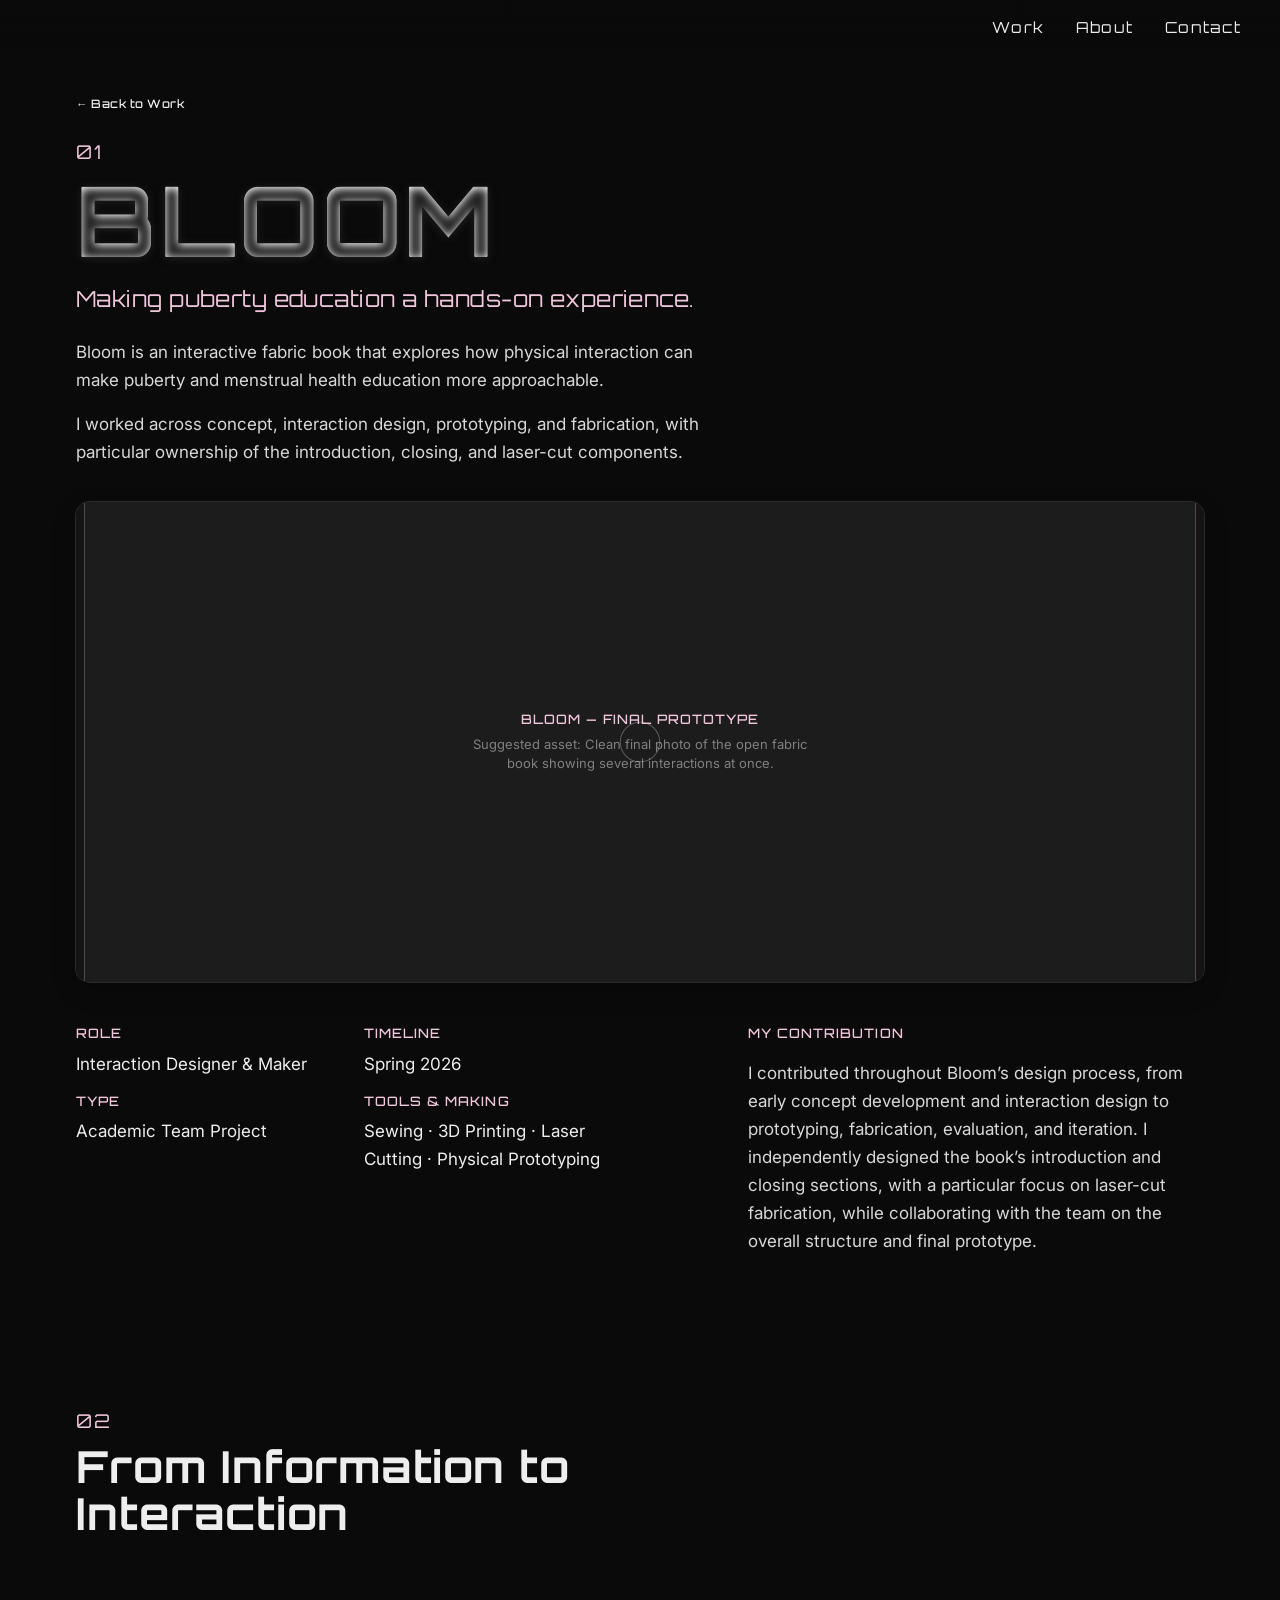
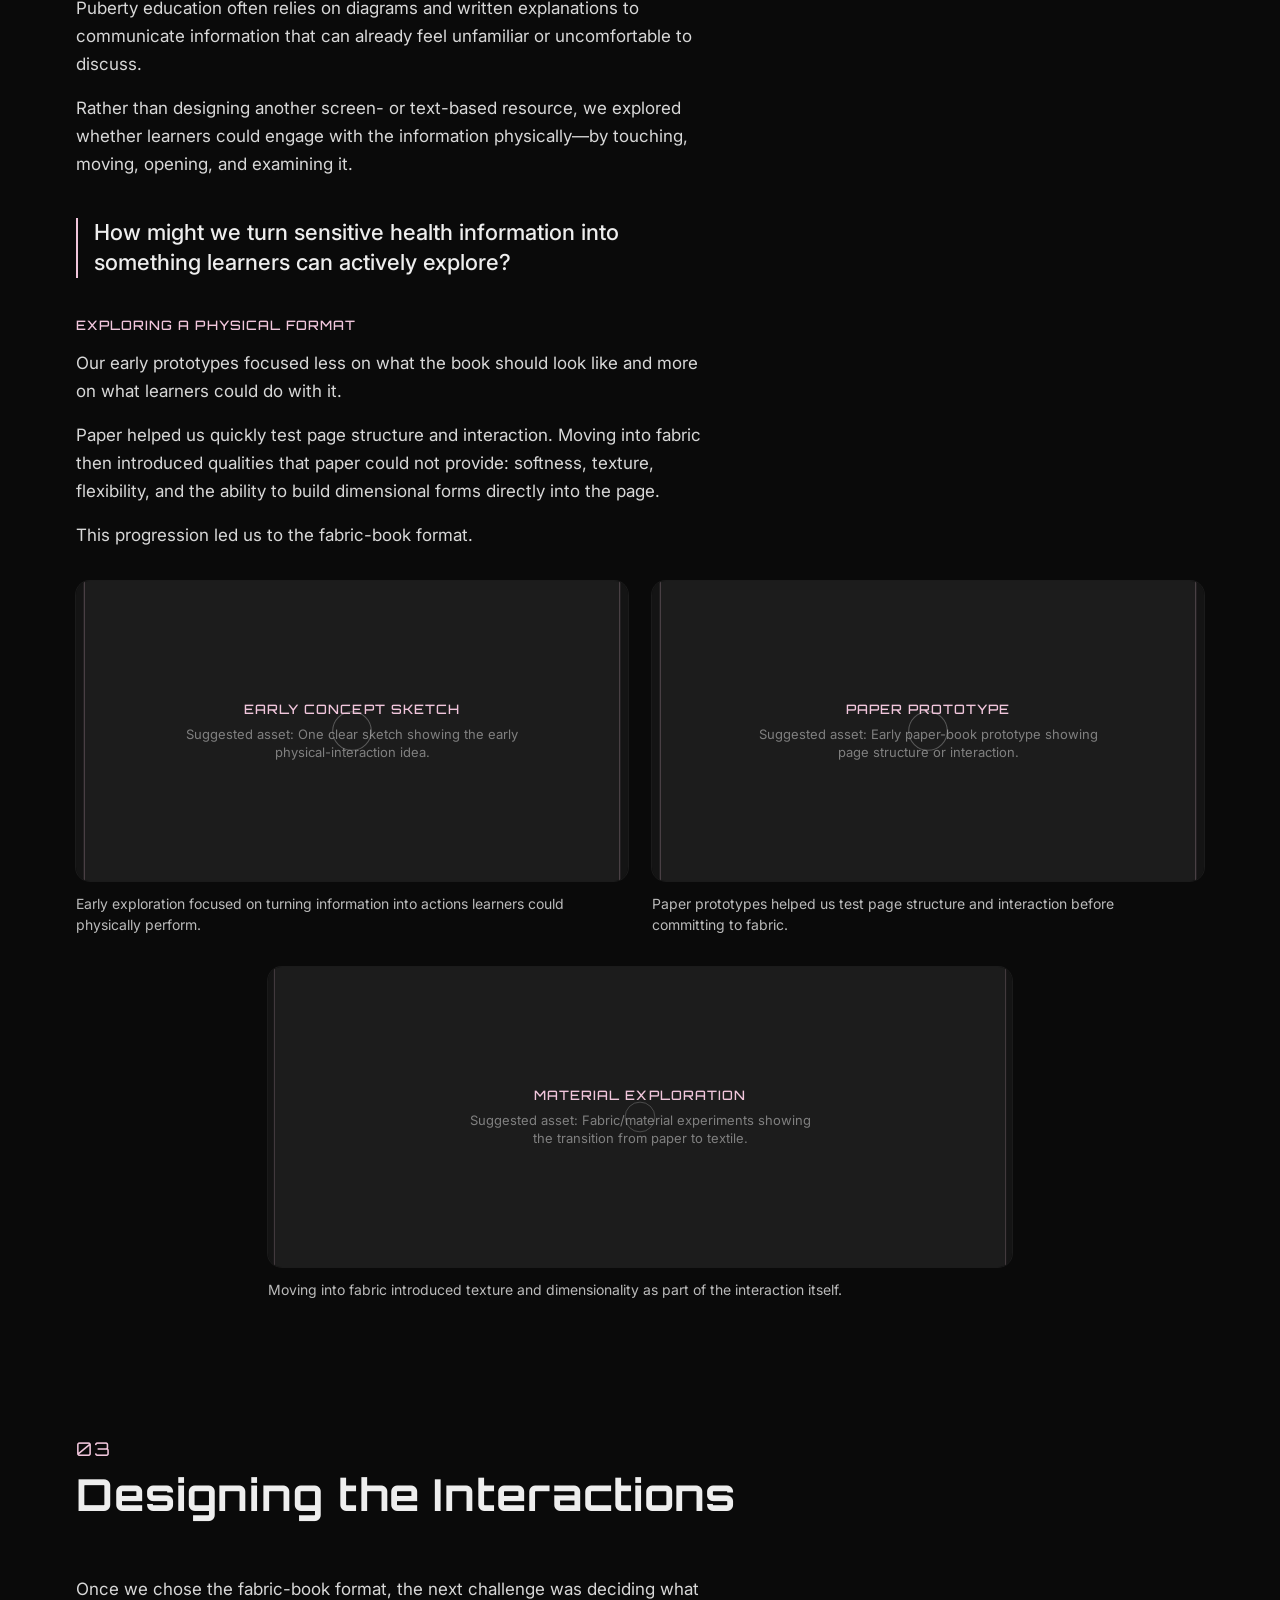
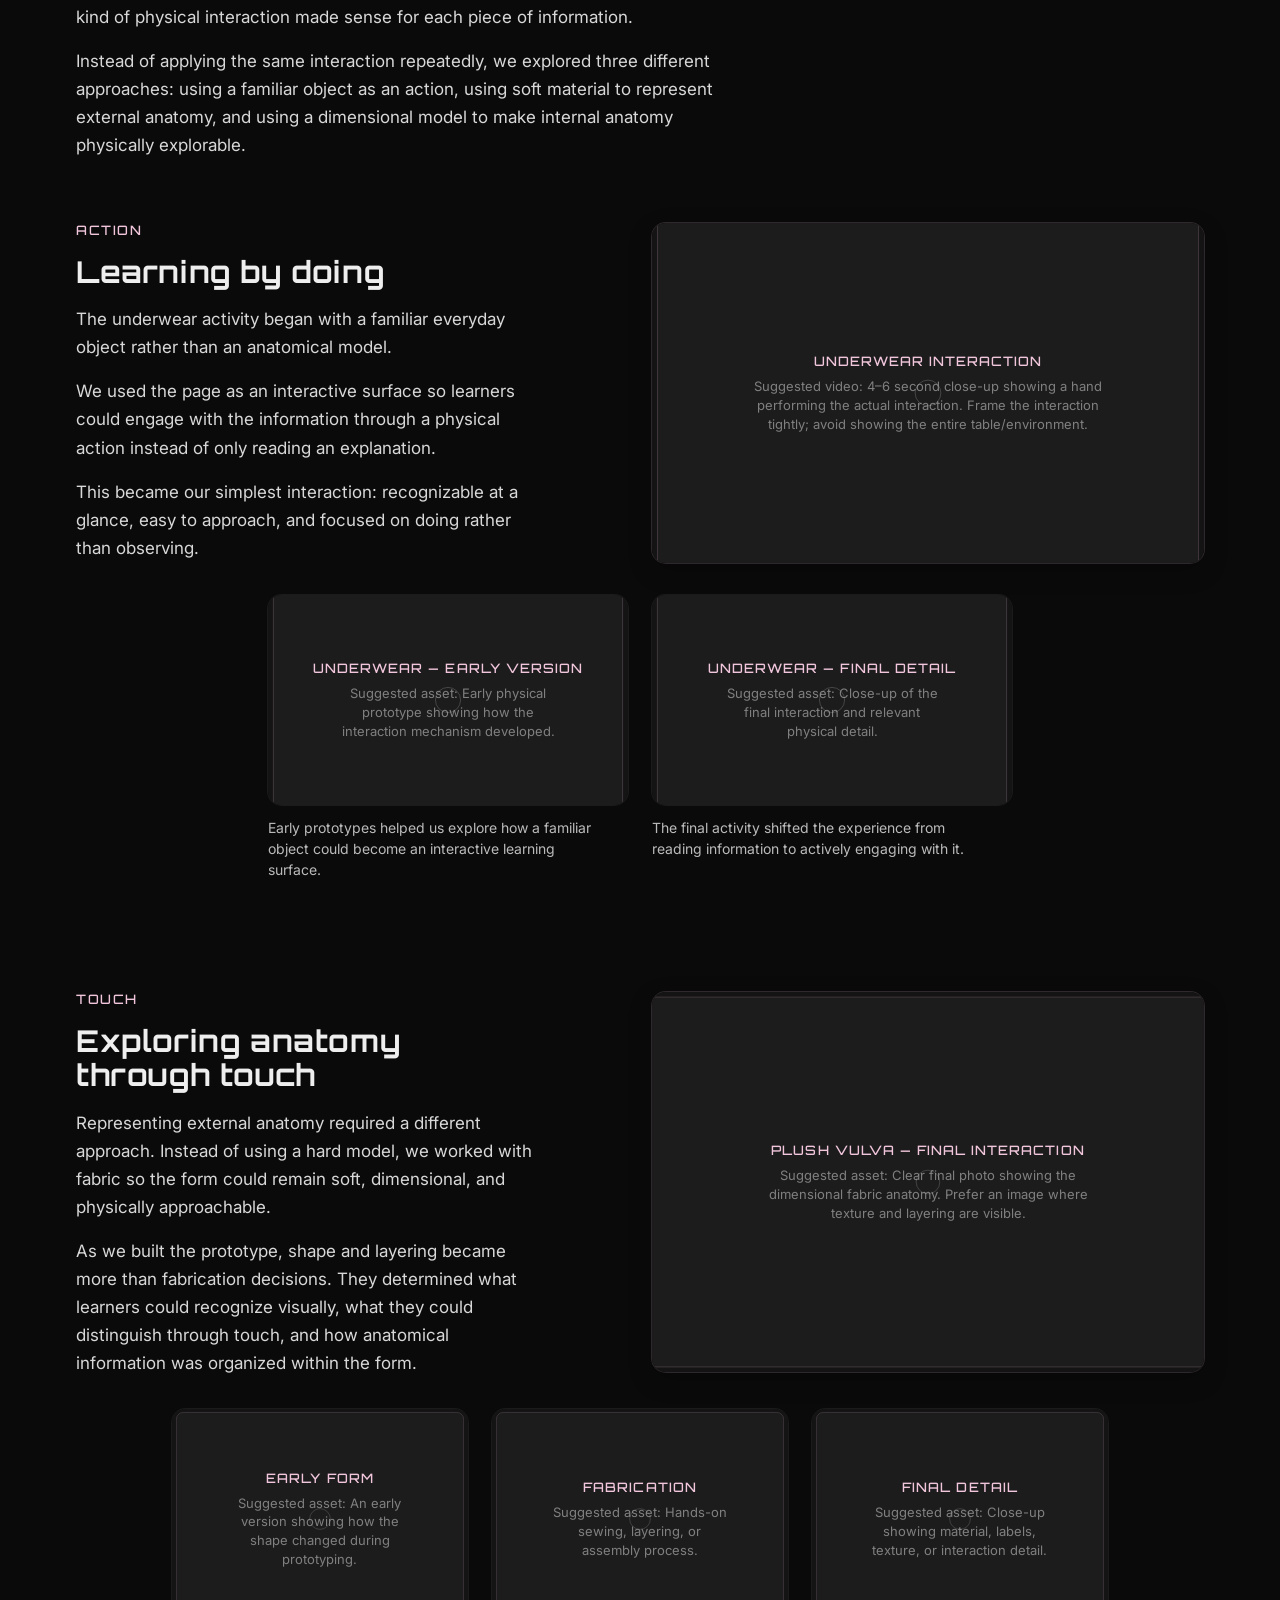
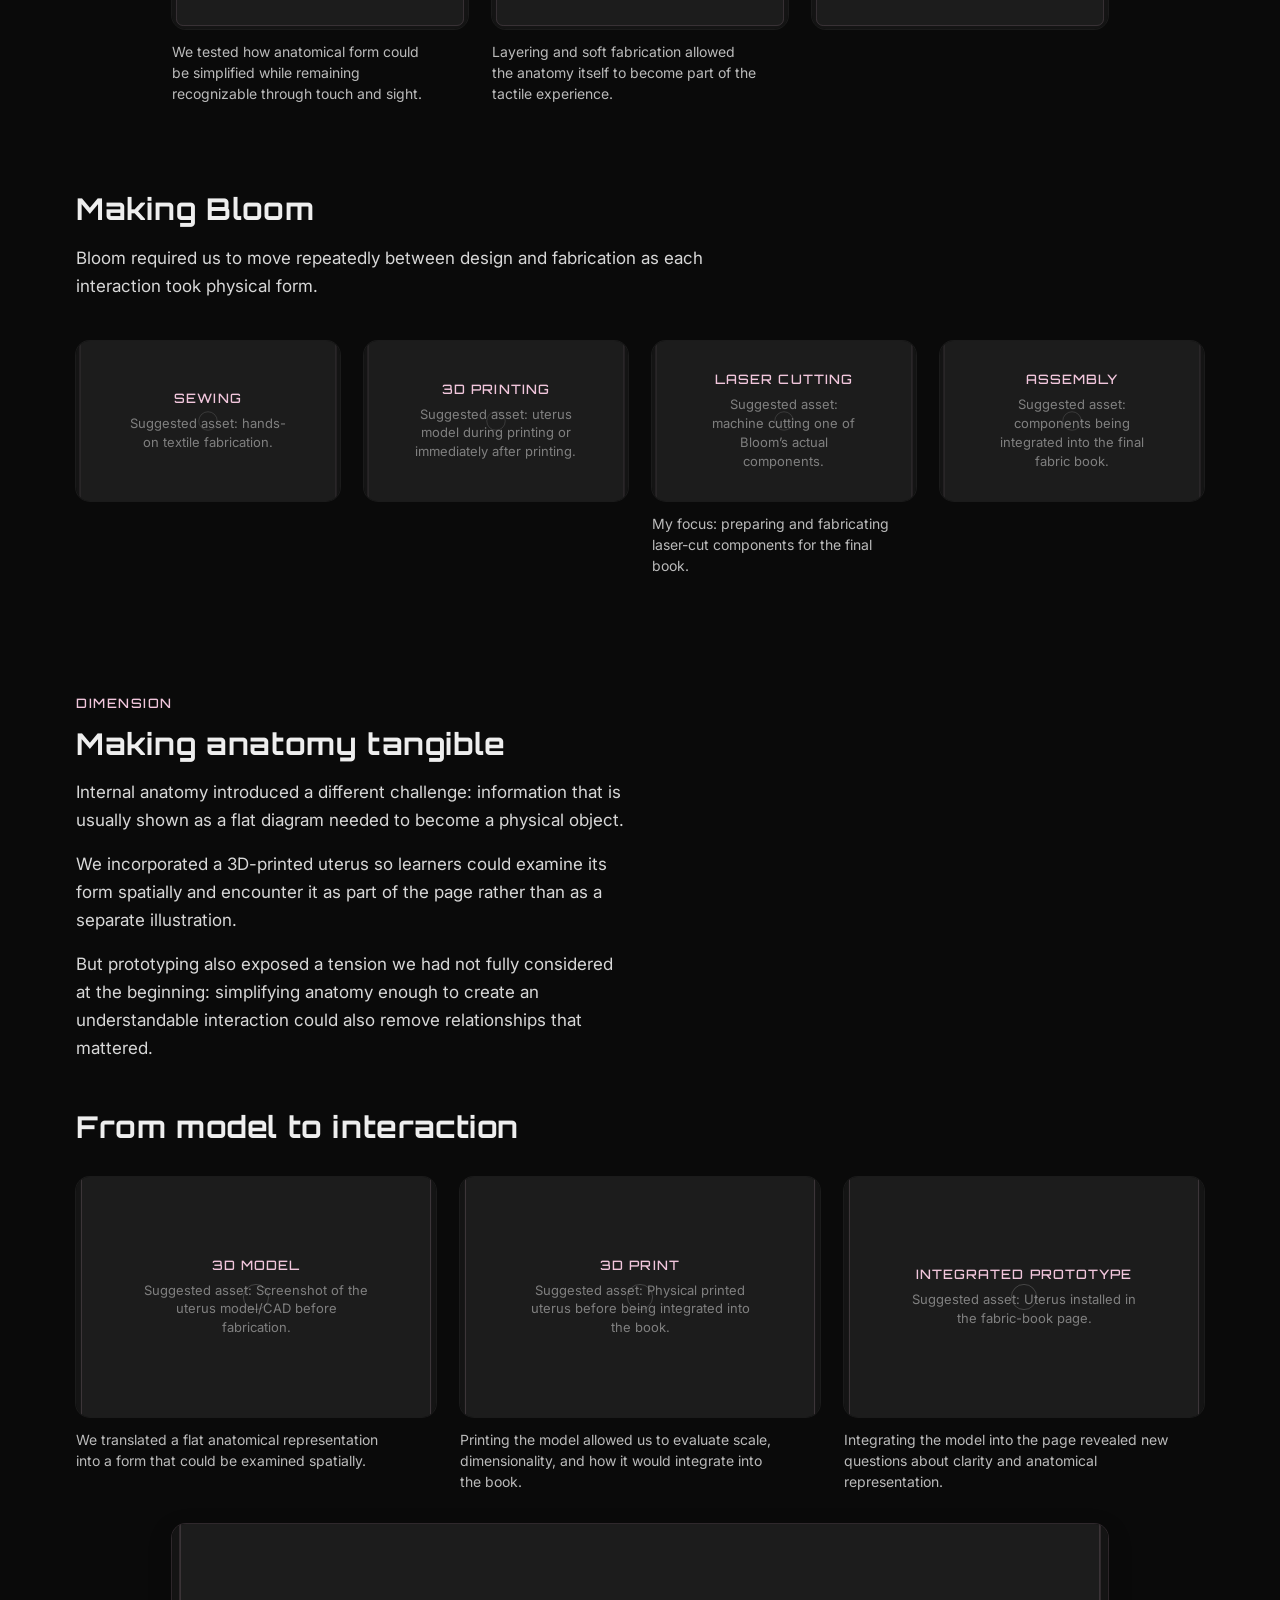
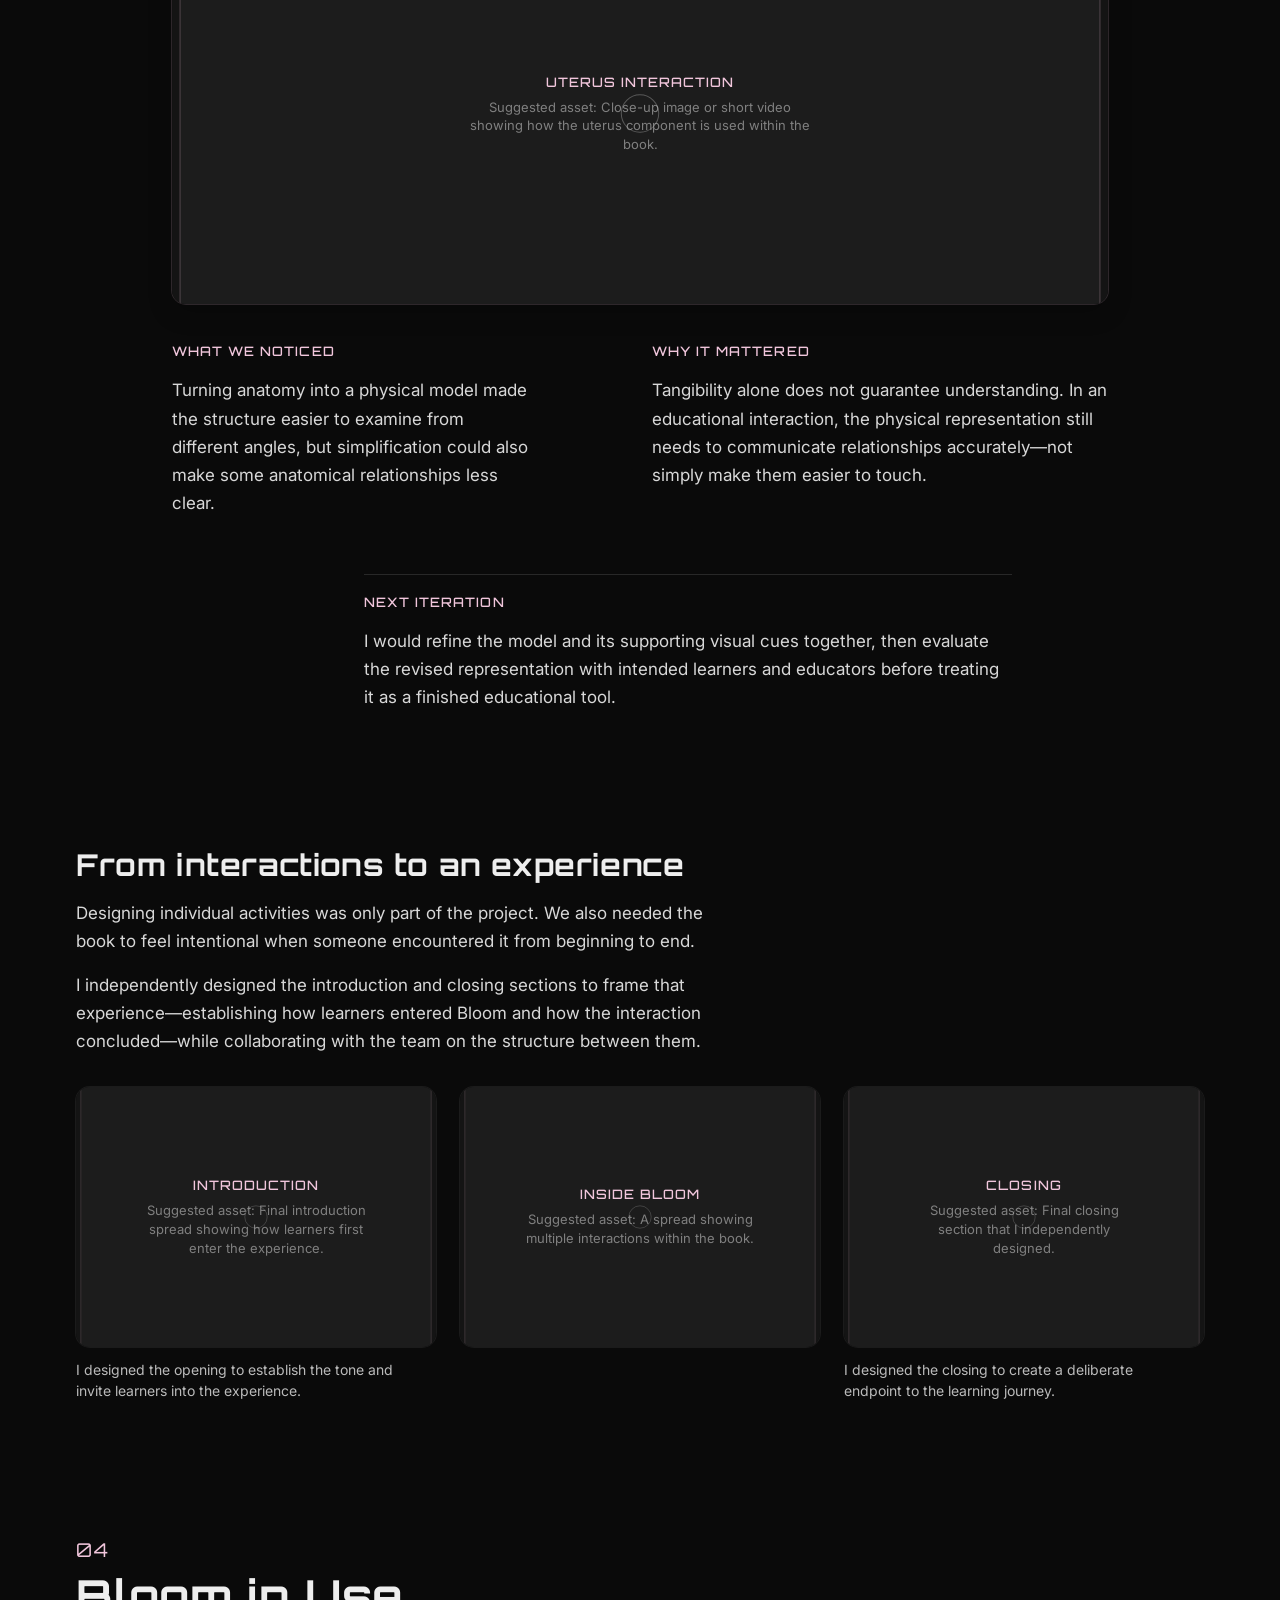
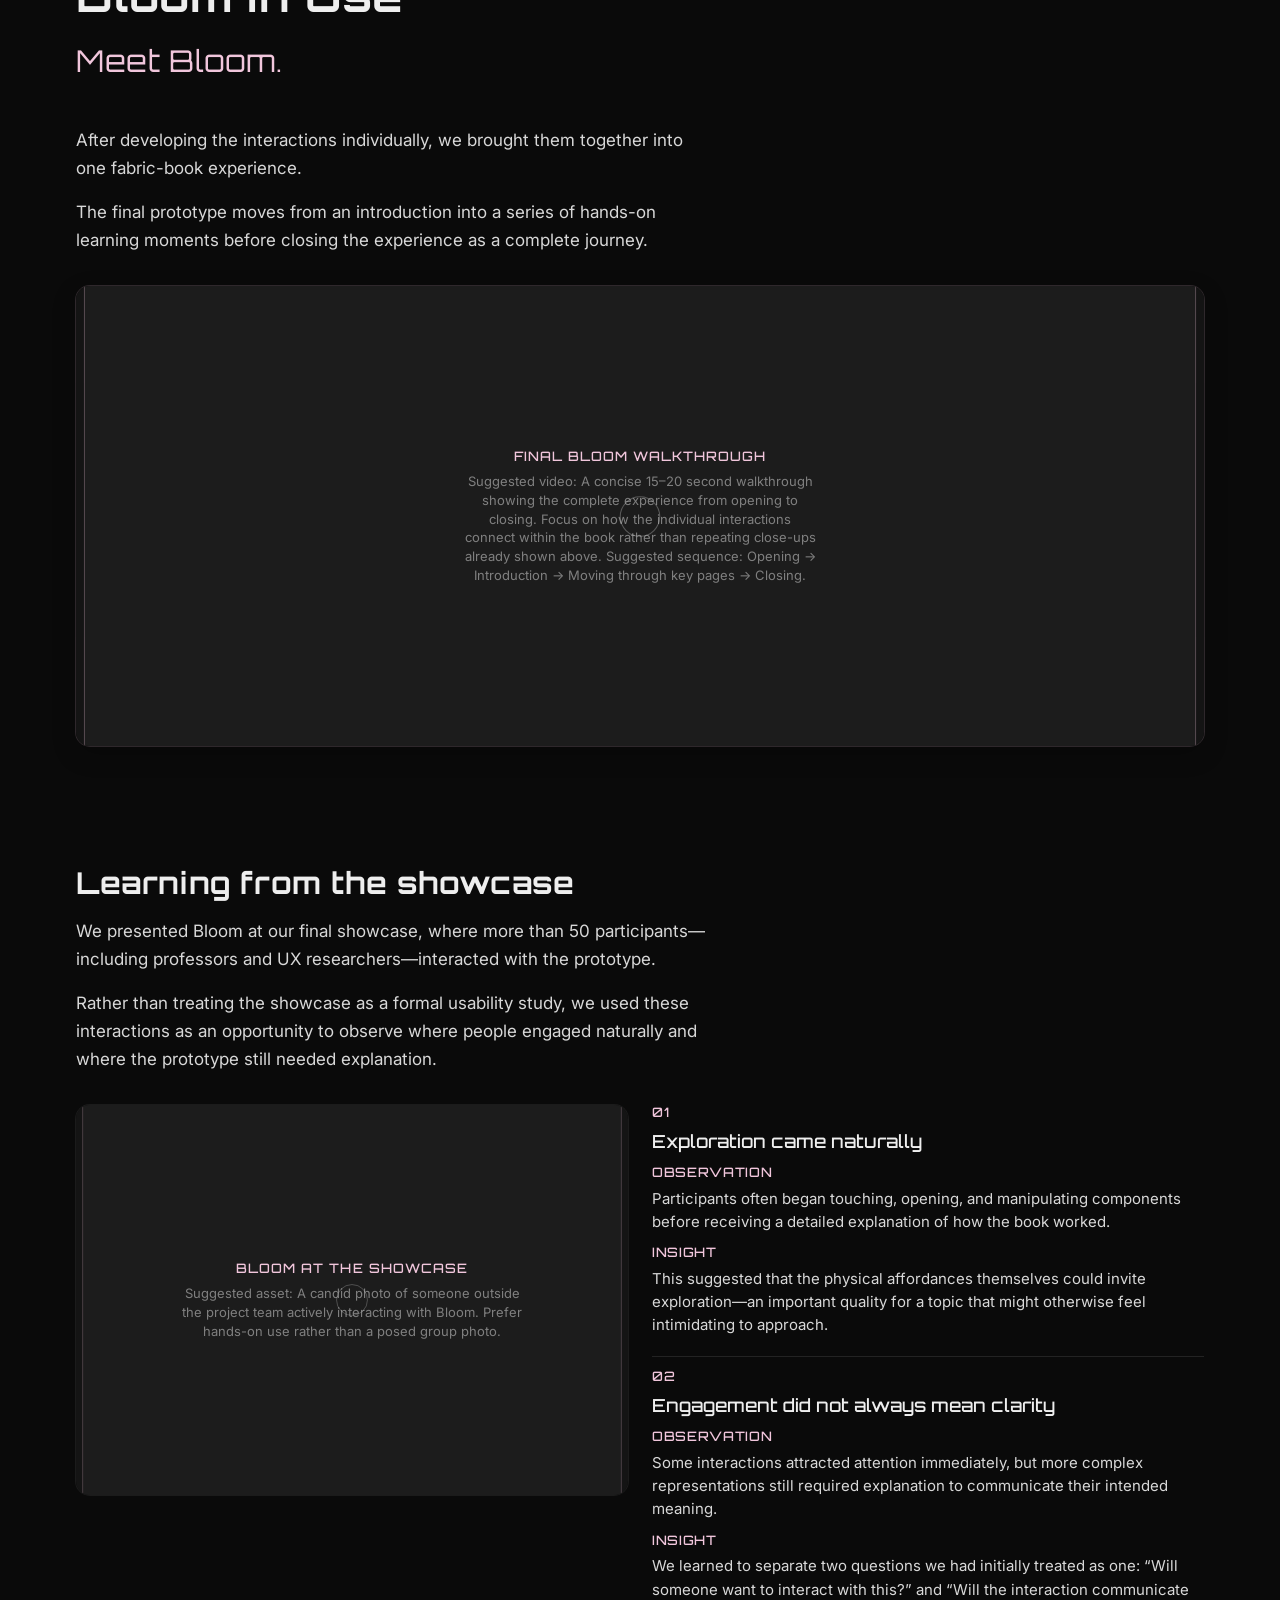
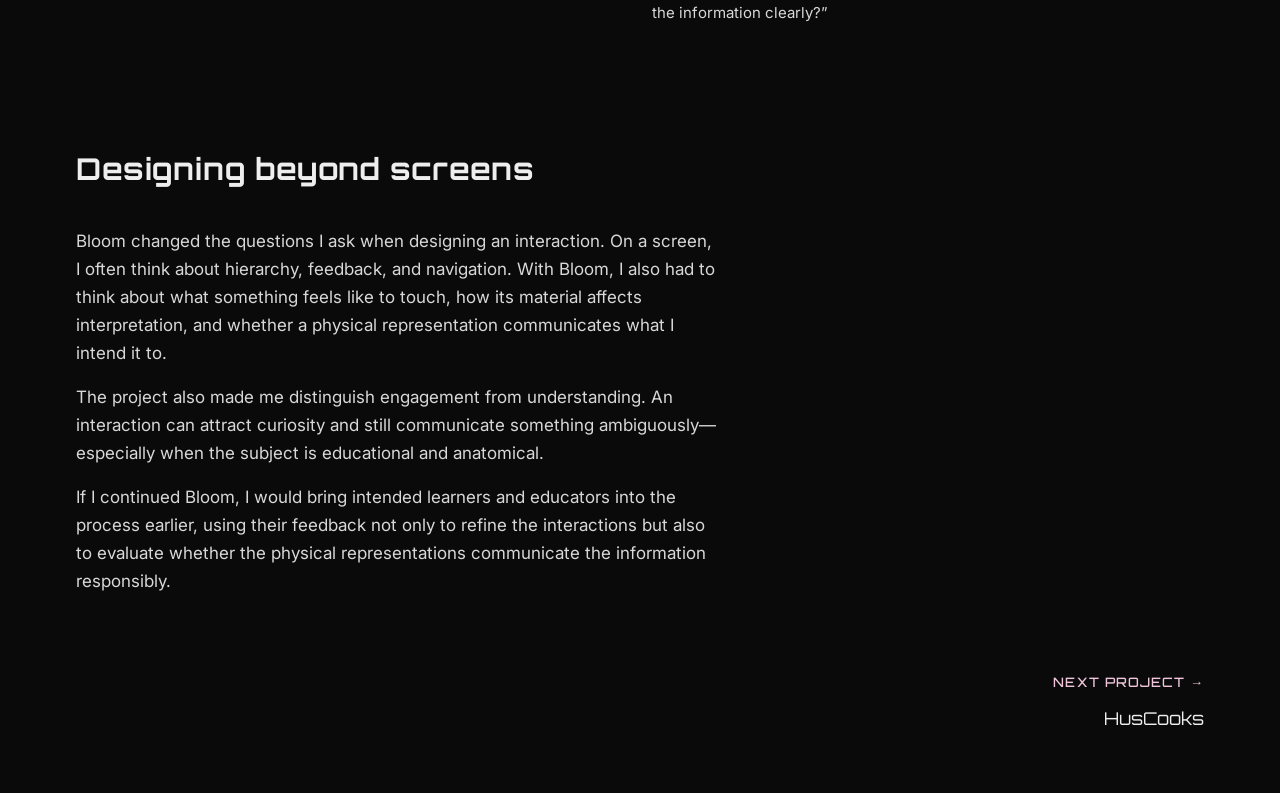
==== bloom/index.html @ 10072b84 "Add the Bloom case study and a real About portrait. Co-authored-by: Cursor <cursoragent@cursor.com>" ====
<!DOCTYPE html>
<html lang="en">
<head>
  <meta charset="UTF-8" />
  <meta name="viewport" content="width=device-width, initial-scale=1.0"/>
  <title>Bloom | Stella's Portfolio</title>
  <link rel="stylesheet" href="../style.css?v=27" />
  <link href="https://fonts.googleapis.com/css2?family=Inter:wght@400;500;600&family=Orbitron:wght@500;700&display=swap" rel="stylesheet">
</head>
<body class="bloom-page">
  <header class="site-header">
    <nav class="site-nav" aria-label="Page">
      <a href="../index.html#project">Work</a>
      <a href="../index.html#about">About</a>
      <a href="../index.html#contact">Contact</a>
    </nav>
  </header>

  <main class="bloom">
    <img src="../assets/IMG_3093.PNG" alt="" class="bloom-wave">
    <a href="../index.html#project" class="back-projects bloom-back">← Back to Work</a>

    <section class="bloom-grid bloom-overview" id="overview" aria-labelledby="bloom-title">
      <div class="bloom-span-7">
        <p class="bloom-section-num">01</p>
        <h1 id="bloom-title" class="metallic-shine bloom-project-title">BLOOM</h1>
        <p class="bloom-subsection-title bloom-hero-sub">Making puberty education a hands-on experience.</p>
        <div class="bloom-body">
          <p>Bloom is an interactive fabric book that explores how physical interaction can make puberty and menstrual health education more approachable.</p>
          <p>I worked across concept, interaction design, prototyping, and fabrication, with particular ownership of the introduction, closing, and laser-cut components.</p>
        </div>
      </div>

      <figure class="bloom-media bloom-media--hero bloom-media--primary bloom-span-12" data-slot="bloom-hero">
        <img src="../assets/placeholders/bloom/bloom-hero.svg" alt="Placeholder for Bloom final hero image">
        <div class="bloom-ph" aria-hidden="true">
          <p class="bloom-ph-label">Bloom — Final Prototype</p>
          <p class="bloom-ph-hint">Suggested asset: Clean final photo of the open fabric book showing several interactions at once.</p>
        </div>
      </figure>

      <dl class="bloom-meta bloom-span-6">
        <div>
          <dt class="bloom-small-label">Role</dt>
          <dd class="bloom-body">Interaction Designer &amp; Maker</dd>
        </div>
        <div>
          <dt class="bloom-small-label">Timeline</dt>
          <dd class="bloom-body">Spring 2026</dd>
        </div>
        <div>
          <dt class="bloom-small-label">Type</dt>
          <dd class="bloom-body">Academic Team Project</dd>
        </div>
        <div>
          <dt class="bloom-small-label">Tools &amp; Making</dt>
          <dd class="bloom-body">Sewing · 3D Printing · Laser Cutting · Physical Prototyping</dd>
        </div>
      </dl>
      <div class="bloom-contrib bloom-span-8-12">
        <h3 class="bloom-small-label">My contribution</h3>
        <p class="bloom-body">I contributed throughout Bloom’s design process, from early concept development and interaction design to prototyping, fabrication, evaluation, and iteration. I independently designed the book’s introduction and closing sections, with a particular focus on laser-cut fabrication, while collaborating with the team on the overall structure and final prototype.</p>
      </div>
    </section>

    <section class="bloom-grid bloom-section" id="from-information" aria-labelledby="info-heading">
      <div class="bloom-span-8">
        <p class="bloom-section-num">02</p>
        <h2 id="info-heading" class="bloom-section-title">From Information to Interaction</h2>
      </div>
      <div class="bloom-body bloom-span-7">
        <p>Puberty education often relies on diagrams and written explanations to communicate information that can already feel unfamiliar or uncomfortable to discuss.</p>
        <p>Rather than designing another screen- or text-based resource, we explored whether learners could engage with the information physically—by touching, moving, opening, and examining it.</p>
      </div>

      <blockquote class="bloom-quote bloom-span-7">
        How might we turn sensitive health information into something learners can actively explore?
      </blockquote>

      <div class="bloom-body bloom-span-7">
        <p class="bloom-small-label">Exploring a physical format</p>
        <p>Our early prototypes focused less on what the book should look like and more on what learners could do with it.</p>
        <p>Paper helped us quickly test page structure and interaction. Moving into fabric then introduced qualities that paper could not provide: softness, texture, flexibility, and the ability to build dimensional forms directly into the page.</p>
        <p>This progression led us to the fabric-book format.</p>
      </div>

      <div class="bloom-cell bloom-span-6">
        <figure class="bloom-media bloom-media--explore bloom-media--soft" data-slot="bloom-sketch">
          <img src="../assets/placeholders/bloom/bloom-sketch.svg" alt="Placeholder for an early Bloom concept sketch" loading="lazy">
          <div class="bloom-ph" aria-hidden="true">
            <p class="bloom-ph-label">Early Concept Sketch</p>
            <p class="bloom-ph-hint">Suggested asset: One clear sketch showing the early physical-interaction idea.</p>
          </div>
        </figure>
        <p class="bloom-real-caption">Early exploration focused on turning information into actions learners could physically perform.</p>
      </div>
      <div class="bloom-cell bloom-span-7-12">
        <figure class="bloom-media bloom-media--explore bloom-media--soft" data-slot="bloom-paper-prototype">
          <img src="../assets/placeholders/bloom/bloom-paper-prototype.svg" alt="Placeholder for a Bloom paper prototype" loading="lazy">
          <div class="bloom-ph" aria-hidden="true">
            <p class="bloom-ph-label">Paper Prototype</p>
            <p class="bloom-ph-hint">Suggested asset: Early paper-book prototype showing page structure or interaction.</p>
          </div>
        </figure>
        <p class="bloom-real-caption">Paper prototypes helped us test page structure and interaction before committing to fabric.</p>
      </div>
      <div class="bloom-cell bloom-span-3-10">
        <figure class="bloom-media bloom-media--material bloom-media--soft" data-slot="bloom-material">
          <img src="../assets/placeholders/bloom/bloom-material.svg" alt="Placeholder for Bloom fabric and material exploration" loading="lazy">
          <div class="bloom-ph" aria-hidden="true">
            <p class="bloom-ph-label">Material Exploration</p>
            <p class="bloom-ph-hint">Suggested asset: Fabric/material experiments showing the transition from paper to textile.</p>
          </div>
        </figure>
        <p class="bloom-real-caption">Moving into fabric introduced texture and dimensionality as part of the interaction itself.</p>
      </div>
    </section>

    <section class="bloom-grid bloom-section" id="interactions" aria-labelledby="interact-heading">
      <div class="bloom-span-8">
        <p class="bloom-section-num">03</p>
        <h2 id="interact-heading" class="bloom-section-title">Designing the Interactions</h2>
      </div>
      <div class="bloom-body bloom-span-7">
        <p>Once we chose the fabric-book format, the next challenge was deciding what kind of physical interaction made sense for each piece of information.</p>
        <p>Instead of applying the same interaction repeatedly, we explored three different approaches: using a familiar object as an action, using soft material to represent external anatomy, and using a dimensional model to make internal anatomy physically explorable.</p>
      </div>

      <article class="bloom-grid bloom-story bloom-span-12" id="action">
        <div class="bloom-span-5">
          <p class="bloom-mode-label">Action</p>
          <h3 class="bloom-subsection-title">Learning by doing</h3>
          <div class="bloom-body">
            <p>The underwear activity began with a familiar everyday object rather than an anatomical model.</p>
            <!-- TODO: Replace the second paragraph with the specific learning goal of the underwear activity once final project wording is confirmed. -->
            <p>We used the page as an interactive surface so learners could engage with the information through a physical action instead of only reading an explanation.</p>
            <p>This became our simplest interaction: recognizable at a glance, easy to approach, and focused on doing rather than observing.</p>
          </div>
        </div>
        <figure class="bloom-media bloom-media--action bloom-media--primary bloom-span-7-12" data-slot="bloom-underwear-video">
          <img class="bloom-video-poster" src="../assets/placeholders/bloom/bloom-underwear-video.svg" alt="Placeholder for a short underwear interaction video">
          <div class="bloom-ph" aria-hidden="true">
            <p class="bloom-ph-label">Underwear Interaction</p>
            <p class="bloom-ph-hint">Suggested video: 4–6 second close-up showing a hand performing the actual interaction. Frame the interaction tightly; avoid showing the entire table/environment.</p>
          </div>
        </figure>
        <div class="bloom-cell bloom-span-3-6">
          <figure class="bloom-media bloom-media--mini bloom-media--soft" data-slot="bloom-underwear-prototype">
            <img src="../assets/placeholders/bloom/bloom-underwear-prototype.svg" alt="Placeholder for an early underwear interaction prototype" loading="lazy">
            <div class="bloom-ph" aria-hidden="true">
              <p class="bloom-ph-label">Underwear — Early Version</p>
              <p class="bloom-ph-hint">Suggested asset: Early physical prototype showing how the interaction mechanism developed.</p>
            </div>
          </figure>
          <p class="bloom-real-caption">Early prototypes helped us explore how a familiar object could become an interactive learning surface.</p>
        </div>
        <div class="bloom-cell bloom-span-7-10">
          <figure class="bloom-media bloom-media--mini bloom-media--soft" data-slot="bloom-underwear-final">
            <img src="../assets/placeholders/bloom/bloom-underwear-final.svg" alt="Placeholder for a final underwear interaction detail" loading="lazy">
            <div class="bloom-ph" aria-hidden="true">
              <p class="bloom-ph-label">Underwear — Final Detail</p>
              <p class="bloom-ph-hint">Suggested asset: Close-up of the final interaction and relevant physical detail.</p>
            </div>
          </figure>
          <p class="bloom-real-caption">The final activity shifted the experience from reading information to actively engaging with it.</p>
        </div>
      </article>

      <article class="bloom-grid bloom-story bloom-span-12" id="touch">
        <div class="bloom-span-5">
          <p class="bloom-mode-label">Touch</p>
          <h3 class="bloom-subsection-title">Exploring anatomy through touch</h3>
          <div class="bloom-body">
            <p>Representing external anatomy required a different approach. Instead of using a hard model, we worked with fabric so the form could remain soft, dimensional, and physically approachable.</p>
            <p>As we built the prototype, shape and layering became more than fabrication decisions. They determined what learners could recognize visually, what they could distinguish through touch, and how anatomical information was organized within the form.</p>
          </div>
        </div>
        <figure class="bloom-media bloom-media--vulva bloom-media--primary bloom-span-7-12" data-slot="bloom-vulva-final">
          <img src="../assets/placeholders/bloom/bloom-vulva-final.svg" alt="Placeholder for the final plush anatomy form" loading="lazy">
          <div class="bloom-ph" aria-hidden="true">
            <p class="bloom-ph-label">Plush Vulva — Final Interaction</p>
            <p class="bloom-ph-hint">Suggested asset: Clear final photo showing the dimensional fabric anatomy. Prefer an image where texture and layering are visible.</p>
          </div>
        </figure>
        <div class="bloom-span-2-11 bloom-tri-row">
          <div class="bloom-cell">
            <figure class="bloom-media bloom-media--support bloom-media--soft" data-slot="bloom-vulva-prototype">
              <img src="../assets/placeholders/bloom/bloom-vulva-prototype.svg" alt="Placeholder for an early anatomy form prototype" loading="lazy">
              <div class="bloom-ph" aria-hidden="true">
                <p class="bloom-ph-label">Early Form</p>
                <p class="bloom-ph-hint">Suggested asset: An early version showing how the shape changed during prototyping.</p>
              </div>
            </figure>
            <p class="bloom-real-caption">We tested how anatomical form could be simplified while remaining recognizable through touch and sight.</p>
          </div>
          <div class="bloom-cell">
            <figure class="bloom-media bloom-media--support bloom-media--soft" data-slot="bloom-vulva-making">
              <img src="../assets/placeholders/bloom/bloom-vulva-making.svg" alt="Placeholder for sewing and fabrication process" loading="lazy">
              <div class="bloom-ph" aria-hidden="true">
                <p class="bloom-ph-label">Fabrication</p>
                <p class="bloom-ph-hint">Suggested asset: Hands-on sewing, layering, or assembly process.</p>
              </div>
            </figure>
            <p class="bloom-real-caption">Layering and soft fabrication allowed the anatomy itself to become part of the tactile experience.</p>
          </div>
          <div class="bloom-cell">
            <figure class="bloom-media bloom-media--support bloom-media--soft" data-slot="bloom-vulva-detail">
              <img src="../assets/placeholders/bloom/bloom-vulva-detail.svg" alt="Placeholder for a final anatomy interaction detail" loading="lazy">
              <div class="bloom-ph" aria-hidden="true">
                <p class="bloom-ph-label">Final Detail</p>
                <p class="bloom-ph-hint">Suggested asset: Close-up showing material, labels, texture, or interaction detail.</p>
              </div>
            </figure>
          </div>
        </div>
      </article>

      <aside class="bloom-grid bloom-making bloom-span-12" aria-label="Making Bloom">
        <div class="bloom-span-7">
          <h3 class="bloom-subsection-title">Making Bloom</h3>
          <p class="bloom-body">Bloom required us to move repeatedly between design and fabrication as each interaction took physical form.</p>
        </div>
        <figure class="bloom-media bloom-media--strip bloom-media--soft bloom-span-3" data-slot="bloom-sewing">
          <img src="../assets/placeholders/bloom/bloom-sewing.svg" alt="Placeholder for soft fabrication process" loading="lazy">
          <div class="bloom-ph" aria-hidden="true">
            <p class="bloom-ph-label">Sewing</p>
            <p class="bloom-ph-hint">Suggested asset: hands-on textile fabrication.</p>
          </div>
        </figure>
        <figure class="bloom-media bloom-media--strip bloom-media--soft bloom-span-4-6" data-slot="bloom-3d-printing">
          <img src="../assets/placeholders/bloom/bloom-3d-printing.svg" alt="Placeholder for 3D printing process" loading="lazy">
          <div class="bloom-ph" aria-hidden="true">
            <p class="bloom-ph-label">3D Printing</p>
            <p class="bloom-ph-hint">Suggested asset: uterus model during printing or immediately after printing.</p>
          </div>
        </figure>
        <div class="bloom-cell bloom-span-7-9">
          <figure class="bloom-media bloom-media--strip bloom-media--soft" data-slot="bloom-laser-cutting">
            <img src="../assets/placeholders/bloom/bloom-laser-cutting.svg" alt="Placeholder for laser cutting process" loading="lazy">
            <div class="bloom-ph" aria-hidden="true">
              <p class="bloom-ph-label">Laser Cutting</p>
              <p class="bloom-ph-hint">Suggested asset: machine cutting one of Bloom’s actual components.</p>
            </div>
          </figure>
          <p class="bloom-real-caption">My focus: preparing and fabricating laser-cut components for the final book.</p>
        </div>
        <figure class="bloom-media bloom-media--strip bloom-media--soft bloom-span-10-12" data-slot="bloom-assembly">
          <img src="../assets/placeholders/bloom/bloom-assembly.svg" alt="Placeholder for assembling the fabric book" loading="lazy">
          <div class="bloom-ph" aria-hidden="true">
            <p class="bloom-ph-label">Assembly</p>
            <p class="bloom-ph-hint">Suggested asset: components being integrated into the final fabric book.</p>
          </div>
        </figure>
      </aside>

      <article class="bloom-grid bloom-story bloom-story--dimension bloom-span-12" id="dimension">
        <div class="bloom-span-6">
          <p class="bloom-mode-label">Dimension</p>
          <h3 class="bloom-subsection-title">Making anatomy tangible</h3>
          <div class="bloom-body">
            <p>Internal anatomy introduced a different challenge: information that is usually shown as a flat diagram needed to become a physical object.</p>
            <p>We incorporated a 3D-printed uterus so learners could examine its form spatially and encounter it as part of the page rather than as a separate illustration.</p>
            <p>But prototyping also exposed a tension we had not fully considered at the beginning: simplifying anatomy enough to create an understandable interaction could also remove relationships that mattered.</p>
          </div>
        </div>

        <h4 class="bloom-subsection-title bloom-progress-title bloom-span-6">From model to interaction</h4>
        <div class="bloom-cell bloom-span-4">
          <figure class="bloom-media bloom-media--process bloom-media--soft" data-slot="bloom-uterus-model">
            <img src="../assets/placeholders/bloom/bloom-uterus-model.svg" alt="Placeholder for a 3D uterus model" loading="lazy">
            <div class="bloom-ph" aria-hidden="true">
              <p class="bloom-ph-label">3D Model</p>
              <p class="bloom-ph-hint">Suggested asset: Screenshot of the uterus model/CAD before fabrication.</p>
            </div>
          </figure>
          <p class="bloom-real-caption">We translated a flat anatomical representation into a form that could be examined spatially.</p>
        </div>
        <div class="bloom-cell bloom-span-5-8">
          <figure class="bloom-media bloom-media--process bloom-media--soft" data-slot="bloom-uterus-print">
            <img src="../assets/placeholders/bloom/bloom-uterus-print.svg" alt="Placeholder for a 3D-printed uterus" loading="lazy">
            <div class="bloom-ph" aria-hidden="true">
              <p class="bloom-ph-label">3D Print</p>
              <p class="bloom-ph-hint">Suggested asset: Physical printed uterus before being integrated into the book.</p>
            </div>
          </figure>
          <p class="bloom-real-caption">Printing the model allowed us to evaluate scale, dimensionality, and how it would integrate into the book.</p>
        </div>
        <div class="bloom-cell bloom-span-9-12">
          <figure class="bloom-media bloom-media--process bloom-media--soft" data-slot="bloom-uterus-integrated">
            <img src="../assets/placeholders/bloom/bloom-uterus-integrated.svg" alt="Placeholder for the uterus integrated into the book" loading="lazy">
            <div class="bloom-ph" aria-hidden="true">
              <p class="bloom-ph-label">Integrated Prototype</p>
              <p class="bloom-ph-hint">Suggested asset: Uterus installed in the fabric-book page.</p>
            </div>
          </figure>
          <p class="bloom-real-caption">Integrating the model into the page revealed new questions about clarity and anatomical representation.</p>
        </div>

        <figure class="bloom-media bloom-media--uterus bloom-media--primary bloom-span-2-11" data-slot="bloom-uterus-interaction">
          <img src="../assets/placeholders/bloom/bloom-uterus-interaction.svg" alt="Placeholder for uterus interaction media" loading="lazy">
          <div class="bloom-ph" aria-hidden="true">
            <p class="bloom-ph-label">Uterus Interaction</p>
            <p class="bloom-ph-hint">Suggested asset: Close-up image or short video showing how the uterus component is used within the book.</p>
          </div>
        </figure>

        <div class="bloom-insight bloom-span-2-5">
          <h4 class="bloom-small-label">What we noticed</h4>
          <p class="bloom-body">Turning anatomy into a physical model made the structure easier to examine from different angles, but simplification could also make some anatomical relationships less clear.</p>
        </div>
        <div class="bloom-insight bloom-span-7-11">
          <h4 class="bloom-small-label">Why it mattered</h4>
          <p class="bloom-body">Tangibility alone does not guarantee understanding. In an educational interaction, the physical representation still needs to communicate relationships accurately—not simply make them easier to touch.</p>
        </div>
        <div class="bloom-insight bloom-insight--next bloom-span-4-10">
          <h4 class="bloom-small-label">Next iteration</h4>
          <p class="bloom-body">I would refine the model and its supporting visual cues together, then evaluate the revised representation with intended learners and educators before treating it as a finished educational tool.</p>
        </div>
      </article>

      <article class="bloom-grid bloom-story bloom-story--experience bloom-span-12" id="experience">
        <div class="bloom-span-7">
          <h3 class="bloom-subsection-title">From interactions to an experience</h3>
          <div class="bloom-body">
            <p>Designing individual activities was only part of the project. We also needed the book to feel intentional when someone encountered it from beginning to end.</p>
            <p>I independently designed the introduction and closing sections to frame that experience—establishing how learners entered Bloom and how the interaction concluded—while collaborating with the team on the structure between them.</p>
          </div>
        </div>
        <div class="bloom-cell bloom-span-4">
          <figure class="bloom-media bloom-media--book bloom-media--soft" data-slot="bloom-introduction">
            <img src="../assets/placeholders/bloom/bloom-introduction.svg" alt="Placeholder for Bloom introduction page" loading="lazy">
            <div class="bloom-ph" aria-hidden="true">
              <p class="bloom-ph-label">Introduction</p>
              <p class="bloom-ph-hint">Suggested asset: Final introduction spread showing how learners first enter the experience.</p>
            </div>
          </figure>
          <p class="bloom-real-caption">I designed the opening to establish the tone and invite learners into the experience.</p>
        </div>
        <div class="bloom-cell bloom-span-5-8">
          <figure class="bloom-media bloom-media--book bloom-media--soft" data-slot="bloom-inside">
            <img src="../assets/placeholders/bloom/bloom-inside.svg" alt="Placeholder for Bloom inside pages" loading="lazy">
            <div class="bloom-ph" aria-hidden="true">
              <p class="bloom-ph-label">Inside Bloom</p>
              <p class="bloom-ph-hint">Suggested asset: A spread showing multiple interactions within the book.</p>
            </div>
          </figure>
        </div>
        <div class="bloom-cell bloom-span-9-12">
          <figure class="bloom-media bloom-media--book bloom-media--soft" data-slot="bloom-closing">
            <img src="../assets/placeholders/bloom/bloom-closing.svg" alt="Placeholder for Bloom closing page" loading="lazy">
            <div class="bloom-ph" aria-hidden="true">
              <p class="bloom-ph-label">Closing</p>
              <p class="bloom-ph-hint">Suggested asset: Final closing section that I independently designed.</p>
            </div>
          </figure>
          <p class="bloom-real-caption">I designed the closing to create a deliberate endpoint to the learning journey.</p>
        </div>
      </article>
    </section>

    <section class="bloom-grid bloom-section bloom-section--use" id="in-use" aria-labelledby="use-heading">
      <div class="bloom-span-8">
        <p class="bloom-section-num">04</p>
        <h2 id="use-heading" class="bloom-section-title">Bloom in Use</h2>
        <p class="bloom-subsection-title bloom-use-sub">Meet Bloom.</p>
      </div>
      <div class="bloom-body bloom-span-7">
        <p>After developing the interactions individually, we brought them together into one fabric-book experience.</p>
        <p>The final prototype moves from an introduction into a series of hands-on learning moments before closing the experience as a complete journey.</p>
      </div>

      <figure class="bloom-media bloom-media--walkthrough bloom-media--primary bloom-span-12" data-slot="bloom-walkthrough">
        <img class="bloom-video-poster" src="../assets/placeholders/bloom/bloom-walkthrough.svg" alt="Placeholder for the Bloom walkthrough video">
        <div class="bloom-ph" aria-hidden="true">
          <p class="bloom-ph-label">Final Bloom Walkthrough</p>
          <p class="bloom-ph-hint">Suggested video: A concise 15–20 second walkthrough showing the complete experience from opening to closing. Focus on how the individual interactions connect within the book rather than repeating close-ups already shown above. Suggested sequence: Opening → Introduction → Moving through key pages → Closing.</p>
        </div>
      </figure>

      <article class="bloom-grid bloom-story bloom-span-12" id="showcase">
        <div class="bloom-span-7">
          <h3 class="bloom-subsection-title">Learning from the showcase</h3>
          <div class="bloom-body">
            <p>We presented Bloom at our final showcase, where more than 50 participants—including professors and UX researchers—interacted with the prototype.</p>
            <p>Rather than treating the showcase as a formal usability study, we used these interactions as an opportunity to observe where people engaged naturally and where the prototype still needed explanation.</p>
          </div>
        </div>
        <figure class="bloom-media bloom-media--showcase bloom-media--soft bloom-span-6" data-slot="bloom-showcase">
          <img src="../assets/placeholders/bloom/bloom-showcase.svg" alt="Placeholder for a showcase interaction photo" loading="lazy">
          <div class="bloom-ph" aria-hidden="true">
            <p class="bloom-ph-label">Bloom at the Showcase</p>
            <p class="bloom-ph-hint">Suggested asset: A candid photo of someone outside the project team actively interacting with Bloom. Prefer hands-on use rather than a posed group photo.</p>
          </div>
        </figure>
        <div class="bloom-findings bloom-span-7-12">
          <div class="bloom-finding">
            <p class="bloom-small-label">01</p>
            <h4 class="bloom-finding-title">Exploration came naturally</h4>
            <p class="bloom-small-label bloom-insight-label">Observation</p>
            <p class="bloom-finding-body">Participants often began touching, opening, and manipulating components before receiving a detailed explanation of how the book worked.</p>
            <p class="bloom-small-label bloom-insight-label">Insight</p>
            <p class="bloom-finding-body">This suggested that the physical affordances themselves could invite exploration—an important quality for a topic that might otherwise feel intimidating to approach.</p>
          </div>
          <div class="bloom-finding">
            <p class="bloom-small-label">02</p>
            <h4 class="bloom-finding-title">Engagement did not always mean clarity</h4>
            <p class="bloom-small-label bloom-insight-label">Observation</p>
            <p class="bloom-finding-body">Some interactions attracted attention immediately, but more complex representations still required explanation to communicate their intended meaning.</p>
            <p class="bloom-small-label bloom-insight-label">Insight</p>
            <p class="bloom-finding-body">We learned to separate two questions we had initially treated as one: “Will someone want to interact with this?” and “Will the interaction communicate the information clearly?”</p>
          </div>
        </div>
      </article>

      <article class="bloom-grid bloom-story bloom-story--reflect bloom-span-12">
        <h3 class="bloom-subsection-title bloom-span-6">Designing beyond screens</h3>
        <div class="bloom-body bloom-span-7">
          <p>Bloom changed the questions I ask when designing an interaction. On a screen, I often think about hierarchy, feedback, and navigation. With Bloom, I also had to think about what something feels like to touch, how its material affects interpretation, and whether a physical representation communicates what I intend it to.</p>
          <p>The project also made me distinguish engagement from understanding. An interaction can attract curiosity and still communicate something ambiguously—especially when the subject is educational and anatomical.</p>
          <p>If I continued Bloom, I would bring intended learners and educators into the process earlier, using their feedback not only to refine the interactions but also to evaluate whether the physical representations communicate the information responsibly.</p>
        </div>
      </article>
    </section>

    <a class="bloom-next" href="../projects/cooking.html">
      <span class="bloom-small-label">Next project →</span>
      <span class="bloom-next-title">HusCooks</span>
    </a>
  </main>
  <script>
    document.querySelectorAll('.bloom-media img').forEach((img) => {
      const sync = () => {
        const ph = img.closest('.bloom-media')?.querySelector('.bloom-ph');
        if (!ph) return;
        const src = img.currentSrc || img.src;
        ph.hidden = !/placeholders\/bloom\//.test(src);
      };
      img.addEventListener('load', sync);
      sync();
    });
  </script>
</body>
</html>
---- style.css ----
html {
  scroll-behavior: smooth;
  scroll-padding-top: 4.5rem;
}

body {
  margin: 0;
  font-family: 'Orbitron', sans-serif;
  background-color: #0a0a0a;
  color: #eee;
  overflow-x: hidden;
}

.site-header {
  position: fixed;
  top: 0;
  left: 0;
  right: 0;
  z-index: 100;
  display: flex;
  justify-content: flex-end;
  align-items: center;
  padding: 1.1rem 2.4rem;
  background: linear-gradient(to bottom, rgba(10, 10, 10, 0.88), rgba(10, 10, 10, 0.2) 80%, transparent);
  pointer-events: none;
}

.site-nav {
  display: flex;
  gap: 2rem;
  pointer-events: auto;
}

.site-nav a {
  color: #eee;
  text-decoration: none;
  font-size: 0.95rem;
  letter-spacing: 0.08em;
  font-family: 'Orbitron', sans-serif;
  transition: color 0.25s ease;
}

.site-nav a:visited {
  color: #eee;
}

.site-nav a:hover,
.site-nav a:focus {
  color: #f1c6dc;
}

section {
  padding: 4rem 2rem;
  text-align: center;
}

.hero {
  position: relative;
  background: radial-gradient(circle at top, #1a1a1a, #000);
  height: 100vh;
  min-height: 36rem;
  box-sizing: border-box;
  display: flex;
  align-items: center;
  justify-content: center;
  flex-direction: column;
  padding: 0 2rem 2.6rem;
  overflow: hidden;
}

.hero-inner {
  position: relative;
  z-index: 2;
  width: min(100%, 58rem);
}

.hero-row {
  display: flex;
  justify-content: center;
  align-items: flex-end;
  gap: 2rem;
}

.hello-left {
  transform: translateX(-20px);
}

.stella-right {
  transform: translateX(20px);
}

.metal-text {
  font-size: 6rem;
  font-weight: 900;
  position: relative;
  background: 
    repeating-linear-gradient(135deg, rgba(180,180,180,0.12) 0px, rgba(180,180,180,0.12) 2px, transparent 2px, transparent 10px), /* subtle grunge */
    linear-gradient(120deg, #f8f8f8 0%, #e6e6e6 10%, #bdbdbd 25%, #888 40%, #fff 55%, #a8a8a8 70%, #e6e6e6 85%, #222 100%),
    radial-gradient(ellipse at 60% 40%, rgba(241,198,220,0.5) 0%, rgba(241,198,220,0.1) 40%, transparent 70%),
    linear-gradient(100deg, transparent 40%, #fff 48%, #fff 52%, transparent 60%);
  background-size: 100% 100%, 100% 100%, 100% 100%, 100% 100%;
  background-blend-mode: multiply, lighten, lighten, lighten;
  -webkit-background-clip: text;
  -webkit-text-fill-color: transparent;
  color: transparent;
  text-shadow:
    2px 2px 0 #bdbdbd,
    4px 4px 0 #888,
    6px 6px 0 #222,
    0 1px 0 #fff,
    0 0 2px #fff,
    0 0 1px #000,
    0 0 2px #000;
  letter-spacing: 0.04em;
  margin: 0.5rem 0;
}

.shine {
  text-shadow:
    0 1px 8px rgba(255,255,255,0.25),
    0 0px 2px #fff;
  transition: text-shadow 0.3s;
}

.metallic-shine {
  background: 
    linear-gradient(120deg, #fff 50%, #e6e6e6 60%, #bdbdbd 50%, #fff 100%),
    linear-gradient(90deg, transparent 30%, #fff 40%, #fff 60%, transparent 70%);
  -webkit-background-clip: text;
  -webkit-text-fill-color: transparent;
  color: transparent;
  text-shadow:
    0 2px 8px #222,
    0 1px 0 #fff;
}

.hero-copy {
  position: relative;
  z-index: 2;
  padding: 0 1rem;
  transform: translateY(-22px);
}

.hero .metal-text {
  text-shadow:
    1px 1px 0 #bdbdbd,
    2px 2px 0 #7a7a7a,
    0 1px 0 rgba(255, 255, 255, 0.35),
    0 0 6px rgba(255, 255, 255, 0.16);
}

.hero-hello {
  font-size: clamp(2.95rem, 4.01vw, 4.37rem);
  font-weight: 700;
  letter-spacing: 0.08em;
  margin: 0 0 27px;
  opacity: 0;
  animation: heroFade 0.85s ease forwards;
}

.hero-name {
  font-size: clamp(4.96rem, 7.61vw, 8.44rem);
  font-weight: 900;
  letter-spacing: 0.03em;
  line-height: 0.95;
  margin: 0 0 39px;
  opacity: 0;
  animation: heroFade 0.85s ease 0.16s forwards;
}

.hero-stella {
  font-size: 1em;
}

.hero-statement {
  max-width: 48rem;
  margin: 0 auto 28px;
  color: #f1c6dc;
  font-size: clamp(1.15rem, 1.45vw, 1.6rem);
  line-height: 1.35;
  font-weight: 500;
  opacity: 0;
  animation: heroFade 0.85s ease 0.3s forwards;
}

.hero-school {
  margin: 0;
  color: #b1b1b1;
  font-size: clamp(0.88rem, 0.94vw, 1.05rem);
  letter-spacing: 0.16em;
  text-transform: uppercase;
  opacity: 0;
  animation: heroFade 0.85s ease 0.44s forwards;
}

@keyframes heroFade {
  from { opacity: 0; transform: translateY(12px); }
  to { opacity: 1; transform: translateY(0); }
}

.projects .project-list {
  display: grid;
  grid-template-columns: 1fr 1fr;
  gap: 2.4rem 2rem;
  max-width: 860px;
  margin: 0 auto;
}

.project-card {
  background: #1c1c1c;
  padding: 0.9rem 0.9rem 1.2rem;
  border-radius: 10px;
  box-shadow: 0 0 10px rgba(255,255,255,0.1);
  width: auto;
  color: inherit;
  text-decoration: none;
  cursor: pointer;
  display: flex;
  flex-direction: column;
  align-items: center;
}

.project-thumb {
  display: block;
  width: 100%;
  border-radius: 8px;
  overflow: hidden;
  box-shadow: 0 0 10px rgba(255,255,255,0.08);
  transition: transform 0.3s cubic-bezier(.4,2,.6,1), box-shadow 0.3s cubic-bezier(.4,2,.6,1);
}

.project-thumb img {
  display: block;
  width: 100%;
  aspect-ratio: 16 / 10;
  object-fit: cover;
}

.project-title {
  margin: 0.85rem 0 0.3rem;
  font-size: 0.95rem;
  font-weight: 700;
  color: #f1c6dc;
  letter-spacing: 0.03em;
}

.project-desc {
  margin: 0 0 0.2rem;
  font-size: 0.72rem;
  line-height: 1.45;
  color: #bbb;
  max-width: 28em;
}

.project-label {
  margin: 0 0 0.28rem;
  font-size: 0.58rem;
  letter-spacing: 0.08em;
  color: #9a9a9a;
  text-transform: uppercase;
}

form {
  display: flex;
  flex-direction: column;
  gap: 1rem;
  max-width: 400px;
  margin: 0 auto;
  position: relative;
}



.send-img-absolute-copy {
  position: absolute;
  right: 390px;
  bottom: 200px;
  width: 220px;
  height: auto;
  z-index: 1;
  pointer-events: none;
  opacity: 0.6;
}

.send-img-absolute-copy2 {
  position: absolute;
  right: -210px;
  bottom: 200px;
  width: 230px;
  height: auto;
  z-index: 1;
  pointer-events: none;
  opacity: 0.6;
}

input, textarea {
  padding: 1rem;
  border-radius: 8px;
  border: none;
  background: #1f1f1f;
  color: white;
}

button {
  background: #f1c6dc;
  border: none;
  padding: 1rem;
  border-radius: 8px;
  color: #000;
  font-weight: bold;
  cursor: pointer;
}

.resume-btn {
  display: inline-block;
  margin-top: 1.5rem;
  padding: 0.8rem 2.2rem;
  background: #f1c6dc;
  color: #1c1c1c;
  font-weight: bold;
  border: none;
  border-radius: 8px;
  font-size: 1.1rem;
  text-decoration: none;
  transition: transform 0.25s cubic-bezier(.4,2,.6,1), box-shadow 0.25s;
  box-shadow: 0 2px 8px rgba(241,198,220,0.15);
  cursor: pointer;
}

.resume-btn:hover {
  transform: scale(1.08);
  box-shadow: 0 4px 16px rgba(241,198,220,0.25);
}

.resume-btn:hover {
  color: #fff;
}

.animate {
  opacity: 0;
  transform: translateY(30px);
  transition: opacity 0.8s ease, transform 0.8s ease;
}

.animate.visible {
  opacity: 1;
  transform: translateY(0);
}

.about {
  position: relative;
  padding: 5.5rem 2rem 6rem;
}

.about h2 {
  margin-bottom: 2.4rem;
}

.about-star {
  position: absolute;
  pointer-events: none;
  opacity: 0.38;
  z-index: 0;
}

.about-star--heading {
  top: 1.6rem;
  left: 8%;
  width: 88px;
}

.about-intro {
  position: relative;
  z-index: 1;
  display: grid;
  grid-template-columns: minmax(180px, 230px) minmax(0, 34rem);
  justify-content: center;
  align-items: start;
  gap: 3.4rem 3.8rem;
  text-align: left;
  max-width: 860px;
  margin: 0 auto;
}

.about-portrait img {
  display: block;
  width: 100%;
  aspect-ratio: 4 / 5;
  object-fit: cover;
  border-radius: 2px;
  box-shadow:
    0 0 0 1px rgba(255, 255, 255, 0.12),
    0 10px 28px rgba(0, 0, 0, 0.35);
  transition: transform 0.45s ease;
}

.about-portrait img:hover {
  transform: scale(1.02);
}

.about-copy h3 {
  margin: 0 0 1.1rem;
  font-size: 1.45rem;
  letter-spacing: 0.03em;
  color: #f1c6dc;
}

.about-copy p {
  margin: 0 0 1rem;
  font-size: 0.92rem;
  line-height: 1.7;
  color: #d8d8d8;
  max-width: 34rem;
}

.resume-text {
  display: inline-block;
  margin-top: 0.55rem;
  color: #f1c6dc;
  font-size: 0.82rem;
  letter-spacing: 0.06em;
  text-decoration: none;
  transition: opacity 0.25s ease, letter-spacing 0.25s ease;
}

.resume-text:hover,
.resume-text:focus {
  opacity: 0.75;
  letter-spacing: 0.09em;
}

.projects {
  padding: 2.6rem 2rem 4rem;
}

.projects h2 {
  margin: 0 0 40px;
}

.contact {
  transition: transform 0.3s ease;
  cursor: pointer;
}

.contact:hover {
  transform: scale(1.02);
}

.stella-bg-container {
  position: relative;
  display: inline-block;
}

.stella-bg-img {
  position: absolute;
  top: 56%;
  right: -26%;
  left: auto;
  transform: translateY(-8%) translateX(48%);
  width: 430px;
  max-width: 46vw;
  height: auto;
  opacity: 0;
  z-index: 1;
  pointer-events: none;
  animation: heroHandIn 1.1s ease 0.4s forwards;
}

.stella-star-img {
  position: absolute;
  top: calc(-48% + 20px);
  left: calc(-12% - 30px);
  right: auto;
  transform: none;
  width: 162px;
  max-width: 25vw;
  height: auto;
  opacity: 0.56;
  z-index: 1;
  pointer-events: none;
}

.stella-bg-img-large {
  position: absolute;
  top: 50%;
  left: 50%;
  transform: translate(-50%, -50%);
  width: 100vw;
  min-width: 100vw;
  max-width: 100vw;
  height: auto;
  opacity: 0.2;
  filter: brightness(0.68) contrast(0.9) saturate(0.88);
  z-index: 0;
  pointer-events: none;
}

.stella-bg-container::after {
  content: "";
  position: absolute;
  inset: 8% 6%;
  background: radial-gradient(ellipse at center, rgba(0, 0, 0, 0.32) 0%, rgba(0, 0, 0, 0) 72%);
  z-index: 1;
  pointer-events: none;
}

@keyframes heroHandIn {
  from { opacity: 0; }
  to { opacity: 0.62; }
}

.about.animate {
  position: relative;
}

.projects.animate {
  position: relative;
}



.project-list a:last-child {
  position: relative;
}

.project-list a:last-child .projects-img-absolute {
  position: absolute;
  top: -38%;
  left: 20%;
  transform: translate(70%, 5%);
  width: 220px;
  height: auto;
  z-index: 0;
  pointer-events: none;
  opacity: 0.6;
}

.project2-img-absolute {
  position: absolute;
  top: 60%;
  left: 69%;
  transform: translateY(-30%) translateX(20px);
  width: 180px;
  height: auto;
  z-index: 0;
  pointer-events: none;
  opacity: 0.6;
  transition: none;
}

.project-card:hover + .project2-img-absolute,
.project2-img-absolute:hover {
  transform: translateY(-50%) translateX(20px); /* Prevent zoom on hover */
}

.between-project-contact-img {
  position: absolute;
  left: 0;
  top: 120vh;
  width: 120vw;
  height: auto;
  opacity: 0.2;
  z-index: 0;
  pointer-events: none;
  transform: rotate(-8deg) scaleY(0.35) translateX(-8vw);
}

@keyframes fadeIn {
  from { opacity: 0; transform: translateY(-20px); }
  to { opacity: 1; transform: translateY(0); }
}

@keyframes fancyShimmerBounce {
  0% {
    filter: brightness(1.05) drop-shadow(0 0 4px #f1c6dc);
    transform: scale(1) translateY(0);
  }
  10% {
    filter: brightness(1.15) drop-shadow(0 0 8px #f1c6dc);
    transform: scale(1.05, 0.97) translateY(-8px);
  }
  20% {
    filter: brightness(1.05) drop-shadow(0 0 4px #f1c6dc);
    transform: scale(0.98, 1.04) translateY(4px);
  }
  30% {
    filter: brightness(1.08) drop-shadow(0 0 6px #fff);
    transform: scale(1.02, 0.98) translateY(-2px);
  }
  40% {
    filter: brightness(1.02) drop-shadow(0 0 3px #f1c6dc);
    transform: scale(1) translateY(0);
  }
  100% {
    filter: brightness(1.05) drop-shadow(0 0 4px #f1c6dc);
    transform: scale(1) translateY(0);
  }
}

.metal-text.animate {
  animation: fancyShimmerBounce 2.2s cubic-bezier(.4,2,.6,1) 0s 1, shine 2.5s linear 0.5s infinite alternate;
}

@keyframes shine {
  0% {
    text-shadow:
      2px 2px 0 #bdbdbd,
      4px 4px 0 #888,
      6px 6px 0 #222,
      0 1px 0 #fff,
      0 0 2px #fff;
  }
  100% {
    text-shadow:
      0 0 8px #fff,
      0 0 12px #f1c6dc,
      0 0 6px #fff,
      0 1px 0 #fff,
      0 0 2px #fff;
  }
}

@keyframes sendPulseShine {
  0% {
    box-shadow: 0 0 0px #f1c6dc, 0 0 0px #fff;
  }
  20% {
    box-shadow: 0 0 12px #f1c6dc, 0 0 24px #fff;
  }
  40% {
    box-shadow: 0 0 8px #f1c6dc, 0 0 16px #fff;
  }
  60% {
    box-shadow: 0 0 16px #f1c6dc, 0 0 32px #fff;
  }
  80% {
    box-shadow: 0 0 8px #f1c6dc, 0 0 8px #fff;
  }
  100% {
    box-shadow: 0 0 0px #f1c6dc, 0 0 0px #fff;
  }
}

button[type='submit'] {
  background: #f1c6dc;
  border: none;
  padding: 1rem;
  border-radius: 8px;
  color: #000;
  font-weight: bold;
  cursor: pointer;
  transition: transform 0.25s cubic-bezier(.4,2,.6,1), box-shadow 0.25s;
  box-shadow: 0 2px 8px rgba(241,198,220,0.15);
  font-size: 1.1rem;
  font-family: 'Orbitron', sans-serif;
}

button[type='submit']:hover,
button[type='submit']:focus {
  transform: scale(1.08);
  box-shadow: 0 4px 16px rgba(241,198,220,0.25);
  color: #fff;
  animation: none;
}

@keyframes projectCardPulse {
  0% {
    box-shadow: 0 0 0px #f1c6dc, 0 0 0px #fff;
    transform: scale(1);
  }
  50% {
    box-shadow: 0 0 16px #f1c6dc, 0 0 24px #fff;
    transform: scale(1.04);
  }
  100% {
    box-shadow: 0 0 0px #f1c6dc, 0 0 0px #fff;
    transform: scale(1);
  }
}

.project-thumb:hover,
.project-thumb:focus-within {
  transform: scale(1.08);
  z-index: 1;
  animation: projectCardPulse 1.2s cubic-bezier(.4,2,.6,1);
}

.project-detail {
  padding: 7rem 2rem 4rem;
  max-width: 860px;
  margin: 0 auto;
  text-align: left;
}

.project-detail h1 {
  text-align: center;
  font-size: 2rem;
  margin-bottom: 0.6rem;
}

.project-detail .detail-tagline {
  text-align: center;
  color: #f1c6dc;
  font-size: 0.95rem;
  margin-bottom: 2rem;
}

.detail-hero {
  width: 100%;
  border-radius: 10px;
  margin-bottom: 2rem;
  display: block;
}

.detail-block {
  margin-bottom: 1.8rem;
}

.detail-block h2 {
  font-size: 1.1rem;
  color: #f1c6dc;
  margin-bottom: 0.55rem;
}

.detail-block p {
  font-size: 0.92rem;
  line-height: 1.65;
  color: #ddd;
  margin: 0;
}

.detail-gallery {
  display: grid;
  grid-template-columns: 1fr 1fr;
  gap: 1rem;
  margin-top: 0.8rem;
}

.detail-gallery img {
  width: 100%;
  border-radius: 8px;
  display: block;
}

.back-projects {
  display: inline-flex;
  align-items: center;
  gap: 0.35rem;
  margin: 0.2rem 0 1.1rem;
  padding: 0;
  background: none;
  border: none;
  box-shadow: none;
  color: #eee;
  font-size: 0.72rem;
  font-weight: 500;
  letter-spacing: 0.04em;
  text-decoration: none;
  cursor: pointer;
}

.back-projects:hover,
.back-projects:focus {
  color: #f1c6dc;
  background: none;
  box-shadow: none;
  transform: none;
}

@media (max-width: 700px) {
  .projects .project-list,
  .detail-gallery {
    grid-template-columns: 1fr;
  }

  .about-intro {
    grid-template-columns: 1fr;
    gap: 1.8rem;
    max-width: 28rem;
  }

  .about-portrait {
    max-width: 210px;
  }

  .site-nav {
    gap: 1.1rem;
  }

  .hero {
    min-height: 100svh;
    padding-bottom: 2.4rem;
  }

  .stella-bg-img {
    width: 230px;
    max-width: 42vw;
    top: 78%;
    right: -16%;
    transform: translateY(8%) translateX(22%);
  }

  .stella-star-img {
    width: 98px;
    max-width: 24vw;
    top: calc(-20% + 16px);
    left: calc(-4% - 20px);
  }

  .stella-bg-img-large {
    opacity: 0.16;
  }

  .hero-name {
    margin-bottom: 38px;
  }

  .hero-statement {
    max-width: 22rem;
  }
}

@media (prefers-reduced-motion: reduce) {
  .hero-hello,
  .hero-name,
  .hero-statement,
  .hero-school,
  .stella-bg-img {
    animation: none;
    opacity: 1;
  }

  .stella-bg-img {
    animation: none;
    opacity: 1;
  }
}

.about-columns ul {
  list-style: none;
  padding-left: 0;
  margin-left: 0;
}

/* Bloom case study — scoped so the rest of the site stays unchanged */
.bloom-page {
  --bloom-gap: 24px;
  --bloom-radius: 14px;
  background-color: #0a0a0a;
  color: #eee;
}

.bloom-page section {
  padding: 0;
  text-align: left;
}

.bloom {
  position: relative;
  box-sizing: border-box;
  width: 100%;
  max-width: 1240px;
  margin: 0 auto;
  padding: 5.75rem 56px 4rem;
}

.bloom-wave {
  position: absolute;
  top: 4rem;
  left: 50%;
  width: 120vw;
  max-width: none;
  transform: translateX(-50%);
  opacity: 0.08;
  pointer-events: none;
  z-index: 0;
}

.bloom > *:not(.bloom-wave) {
  position: relative;
  z-index: 1;
}

.bloom-back {
  display: inline-flex;
  margin: 0 0 32px;
}

.bloom-grid {
  display: grid;
  grid-template-columns: repeat(12, minmax(0, 1fr));
  column-gap: var(--bloom-gap);
  row-gap: 32px;
  align-items: start;
}

.bloom-span-3 { grid-column: 1 / 4; }
.bloom-span-4 { grid-column: 1 / 5; }
.bloom-span-5 { grid-column: 1 / 6; }
.bloom-span-6 { grid-column: 1 / 7; }
.bloom-span-7 { grid-column: 1 / 8; }
.bloom-span-8 { grid-column: 1 / 9; }
.bloom-span-12 { grid-column: 1 / -1; }
.bloom-span-2-5 { grid-column: 2 / 6; }
.bloom-span-2-6 { grid-column: 2 / 7; }
.bloom-span-2-8 { grid-column: 2 / 9; }
.bloom-span-2-11 { grid-column: 2 / 12; }
.bloom-span-3-6 { grid-column: 3 / 7; }
.bloom-span-3-10 { grid-column: 3 / 11; }
.bloom-span-4-6 { grid-column: 4 / 7; }
.bloom-span-4-10 { grid-column: 4 / 11; }
.bloom-span-5-8 { grid-column: 5 / 9; }
.bloom-span-7-9 { grid-column: 7 / 10; }
.bloom-span-7-10 { grid-column: 7 / 11; }
.bloom-span-7-11 { grid-column: 7 / 12; }
.bloom-span-7-12 { grid-column: 7 / -1; }
.bloom-span-8-12 { grid-column: 8 / -1; }
.bloom-span-9-12 { grid-column: 9 / -1; }
.bloom-span-10-12 { grid-column: 10 / -1; }

.bloom-project-title {
  font-family: 'Orbitron', sans-serif;
  font-size: 96px;
  line-height: 0.95;
  letter-spacing: 0.04em;
  margin: 0 0 20px;
}

.bloom-section-title {
  font-family: 'Orbitron', sans-serif;
  font-size: 44px;
  line-height: 1.08;
  letter-spacing: 0.02em;
  margin: 0;
}

.bloom-subsection-title {
  font-family: 'Orbitron', sans-serif;
  font-size: 30px;
  line-height: 1.15;
  letter-spacing: 0.02em;
  margin: 0 0 16px;
}

.bloom-body {
  font-family: Inter, "Segoe UI", sans-serif;
  font-size: 17px;
  line-height: 1.65;
  color: #d8d8d8;
  max-width: 640px;
}

.bloom-span-5 .bloom-body,
.bloom-contrib .bloom-body,
.bloom-insight .bloom-body {
  max-width: none;
}

.bloom-body p {
  margin: 0 0 16px;
}

.bloom-body p:last-child {
  margin-bottom: 0;
}

.bloom-small-label {
  font-family: 'Orbitron', sans-serif;
  font-size: 13px;
  line-height: 1.2;
  font-weight: 500;
  letter-spacing: 0.08em;
  text-transform: uppercase;
  color: #f1c6dc;
  margin: 0 0 8px;
}

.bloom-caption,
.bloom-real-caption {
  font-family: Inter, "Segoe UI", sans-serif;
  font-size: 14px;
  line-height: 1.5;
  color: rgba(255, 255, 255, 0.72);
  max-width: 90%;
  margin: 12px 0 0;
  font-style: normal;
}

.bloom-cell {
  display: flex;
  flex-direction: column;
  min-width: 0;
}

.bloom-finding-title {
  font-family: 'Orbitron', sans-serif;
  font-size: 18px;
  line-height: 1.35;
  font-weight: 500;
  color: #eee;
  margin: 0 0 8px;
}

.bloom-finding-body {
  font-family: Inter, "Segoe UI", sans-serif;
  font-size: 15px;
  line-height: 1.55;
  color: #d8d8d8;
  margin: 0 0 8px;
}

.bloom-section-num {
  font-family: 'Orbitron', sans-serif;
  font-size: 19px;
  line-height: 1;
  letter-spacing: 0.08em;
  color: #f1c6dc;
  margin: 0 0 12px;
}

.bloom-mode-label {
  font-family: 'Orbitron', sans-serif;
  font-size: 13px;
  line-height: 1.2;
  font-weight: 500;
  letter-spacing: 0.12em;
  text-transform: uppercase;
  color: #f1c6dc;
  margin: 0 0 16px;
}

.bloom-hero-sub {
  font-size: 22px;
  line-height: 1.3;
  color: #f1c6dc;
  margin-bottom: 24px;
}

.bloom-overview {
  row-gap: 36px;
}

.bloom-overview .bloom-meta,
.bloom-overview .bloom-contrib {
  margin-top: 8px;
}

.bloom-meta {
  display: grid;
  grid-template-columns: 1fr 1fr;
  gap: 16px 24px;
  margin: 0;
}

.bloom-meta dd {
  margin: 0;
  color: #eee;
}

.bloom-contrib .bloom-body {
  color: #d8d8d8;
}

.bloom-section {
  margin-top: 140px;
  padding-top: 0;
}

.bloom-section .bloom-section-title {
  margin-bottom: 24px;
}

.bloom-quote {
  margin: 8px 0;
  padding: 0 0 0 16px;
  border-left: 2px solid #f1c6dc;
  font-family: Inter, "Segoe UI", sans-serif;
  font-size: 22px;
  font-weight: 500;
  line-height: 1.35;
  color: #eee;
  font-style: normal;
}

.bloom-media {
  position: relative;
  width: 100%;
  margin: 0;
  overflow: hidden;
  border-radius: var(--bloom-radius);
  box-shadow: 0 0 0 1px rgba(255, 255, 255, 0.08);
}

.bloom-media--soft {
  box-shadow: 0 0 0 1px rgba(255, 255, 255, 0.07);
}

.bloom-media--primary {
  box-shadow: 0 0 0 1px rgba(241, 198, 220, 0.16), 0 8px 24px rgba(0, 0, 0, 0.22);
}

.bloom-media img,
.bloom-video-poster,
.bloom-video-el {
  display: block;
  width: 100%;
  height: 100%;
  object-fit: cover;
}

.bloom-ph {
  position: absolute;
  inset: 0;
  display: flex;
  flex-direction: column;
  align-items: center;
  justify-content: center;
  padding: 16px;
  text-align: center;
  pointer-events: none;
}

.bloom-ph[hidden] {
  display: none;
}

.bloom-ph-label,
.bloom-ph-note,
.bloom-ph-hint {
  margin: 0;
}

.bloom-ph-label,
.bloom-ph-note {
  font-family: 'Orbitron', sans-serif;
  font-weight: 500;
  letter-spacing: 0.08em;
  text-transform: uppercase;
  color: #f1c6dc;
}

.bloom-ph-label {
  font-size: 13px;
}

.bloom-ph-note {
  margin-top: 6px;
  font-size: 12px;
}

.bloom-ph-hint {
  font-family: Inter, "Segoe UI", sans-serif;
  width: 70%;
  max-width: 22rem;
  margin-top: 8px;
  font-size: 13px;
  line-height: 1.45;
  color: rgba(200, 200, 200, 0.58);
}

.bloom-media--hero {
  height: 480px;
}

.bloom-media--explore,
.bloom-media--material {
  height: 300px;
}

.bloom-media--action {
  height: 340px;
}

.bloom-media--mini {
  height: 210px;
}

.bloom-media--vulva,
.bloom-media--uterus {
  height: 380px;
}

.bloom-media--support {
  height: 220px;
}

.bloom-media--strip {
  height: 160px;
}

.bloom-media--process {
  height: 240px;
}

.bloom-media--book {
  height: 260px;
}

.bloom-media--walkthrough {
  height: 460px;
}

.bloom-media--loop {
  height: 260px;
}

.bloom-media--showcase {
  height: 390px;
}

.bloom-story {
  margin-top: 64px;
  row-gap: 32px;
}

#action.bloom-story {
  margin-top: 32px;
}

#touch.bloom-story {
  margin-top: 80px;
}

.bloom-story--dimension {
  margin-top: 88px;
}

.bloom-making {
  margin-top: 56px;
  row-gap: 24px;
}

.bloom-progress-title {
  margin-top: 16px;
  margin-bottom: 0;
}

.bloom-story--experience {
  margin-top: 88px;
}

.bloom-section--use {
  margin-top: 140px;
}

.bloom-use-sub {
  margin-top: 8px;
  color: #f1c6dc;
}

.bloom-tri-row {
  display: grid;
  grid-template-columns: repeat(3, minmax(0, 1fr));
  gap: var(--bloom-gap);
}

#showcase.bloom-story {
  margin-top: 88px;
}

.bloom-findings {
  align-self: stretch;
}

.bloom-finding {
  padding: 0 0 12px;
  margin-bottom: 12px;
  border-bottom: 1px solid rgba(255, 255, 255, 0.1);
}

.bloom-finding:last-child {
  border-bottom: 0;
  margin-bottom: 0;
  padding-bottom: 0;
}

.bloom-insight-label {
  margin: 12px 0 6px;
  letter-spacing: 0.05em;
}

.bloom-insight {
  margin: 8px 0 0;
}

.bloom-insight--next {
  padding-top: 20px;
  border-top: 1px solid rgba(255, 255, 255, 0.12);
}

.bloom-story--reflect {
  margin-top: 88px;
  row-gap: 24px;
}

.bloom-next {
  display: flex;
  flex-direction: column;
  align-items: flex-end;
  gap: 8px;
  margin-top: 80px;
  text-decoration: none;
  color: inherit;
}

.bloom-next-title {
  font-family: 'Orbitron', sans-serif;
  font-size: 1.1rem;
  color: #eee;
}

.bloom-next:hover .bloom-next-title {
  color: #f1c6dc;
}

@media (max-width: 980px) {
  .bloom-grid,
  .bloom-story,
  .bloom-making,
  .bloom-tri-row {
    grid-template-columns: 1fr 1fr;
  }

  [class*="bloom-span-"] {
    grid-column: 1 / -1;
  }

  .bloom-span-6,
  .bloom-span-7-12,
  .bloom-span-3-6,
  .bloom-span-7-10,
  .bloom-span-2-6,
  .bloom-span-7-11,
  .bloom-span-4,
  .bloom-span-5-8,
  .bloom-span-9-12,
  .bloom-span-3,
  .bloom-span-4-6,
  .bloom-span-7-9,
  .bloom-span-10-12 {
    grid-column: auto;
  }

  .bloom-quote {
    font-size: 20px;
  }

  .bloom-media--hero,
  .bloom-media--walkthrough,
  .bloom-media--vulva,
  .bloom-media--uterus,
  .bloom-media--action,
  .bloom-media--showcase {
    height: auto;
    aspect-ratio: 16 / 9;
  }

  .bloom-media--explore,
  .bloom-media--material,
  .bloom-media--process,
  .bloom-media--book,
  .bloom-media--support,
  .bloom-media--mini,
  .bloom-media--loop,
  .bloom-media--strip {
    height: auto;
    aspect-ratio: 4 / 3;
  }
}

@media (max-width: 700px) {
  .bloom {
    padding: 6rem 22px 3.5rem;
  }

  .bloom-grid,
  .bloom-story,
  .bloom-making,
  .bloom-tri-row,
  .bloom-meta {
    grid-template-columns: 1fr;
  }

  [class*="bloom-span-"] {
    grid-column: 1 / -1;
  }

  .bloom-project-title {
    font-size: 54px;
  }

  .bloom-section-title {
    font-size: 34px;
  }

  .bloom-subsection-title {
    font-size: 24px;
  }

  .bloom-body {
    font-size: 16px;
  }

  .bloom-section,
  .bloom-section--use,
  .bloom-story--experience,
  .bloom-story--dimension,
  #touch.bloom-story,
  #showcase.bloom-story,
  .bloom-story--reflect {
    margin-top: 80px;
  }

  .bloom-next {
    align-items: flex-start;
  }
}

@media (prefers-reduced-motion: reduce) {
  .bloom-page * {
    animation: none !important;
    transition: none !important;
  }
}
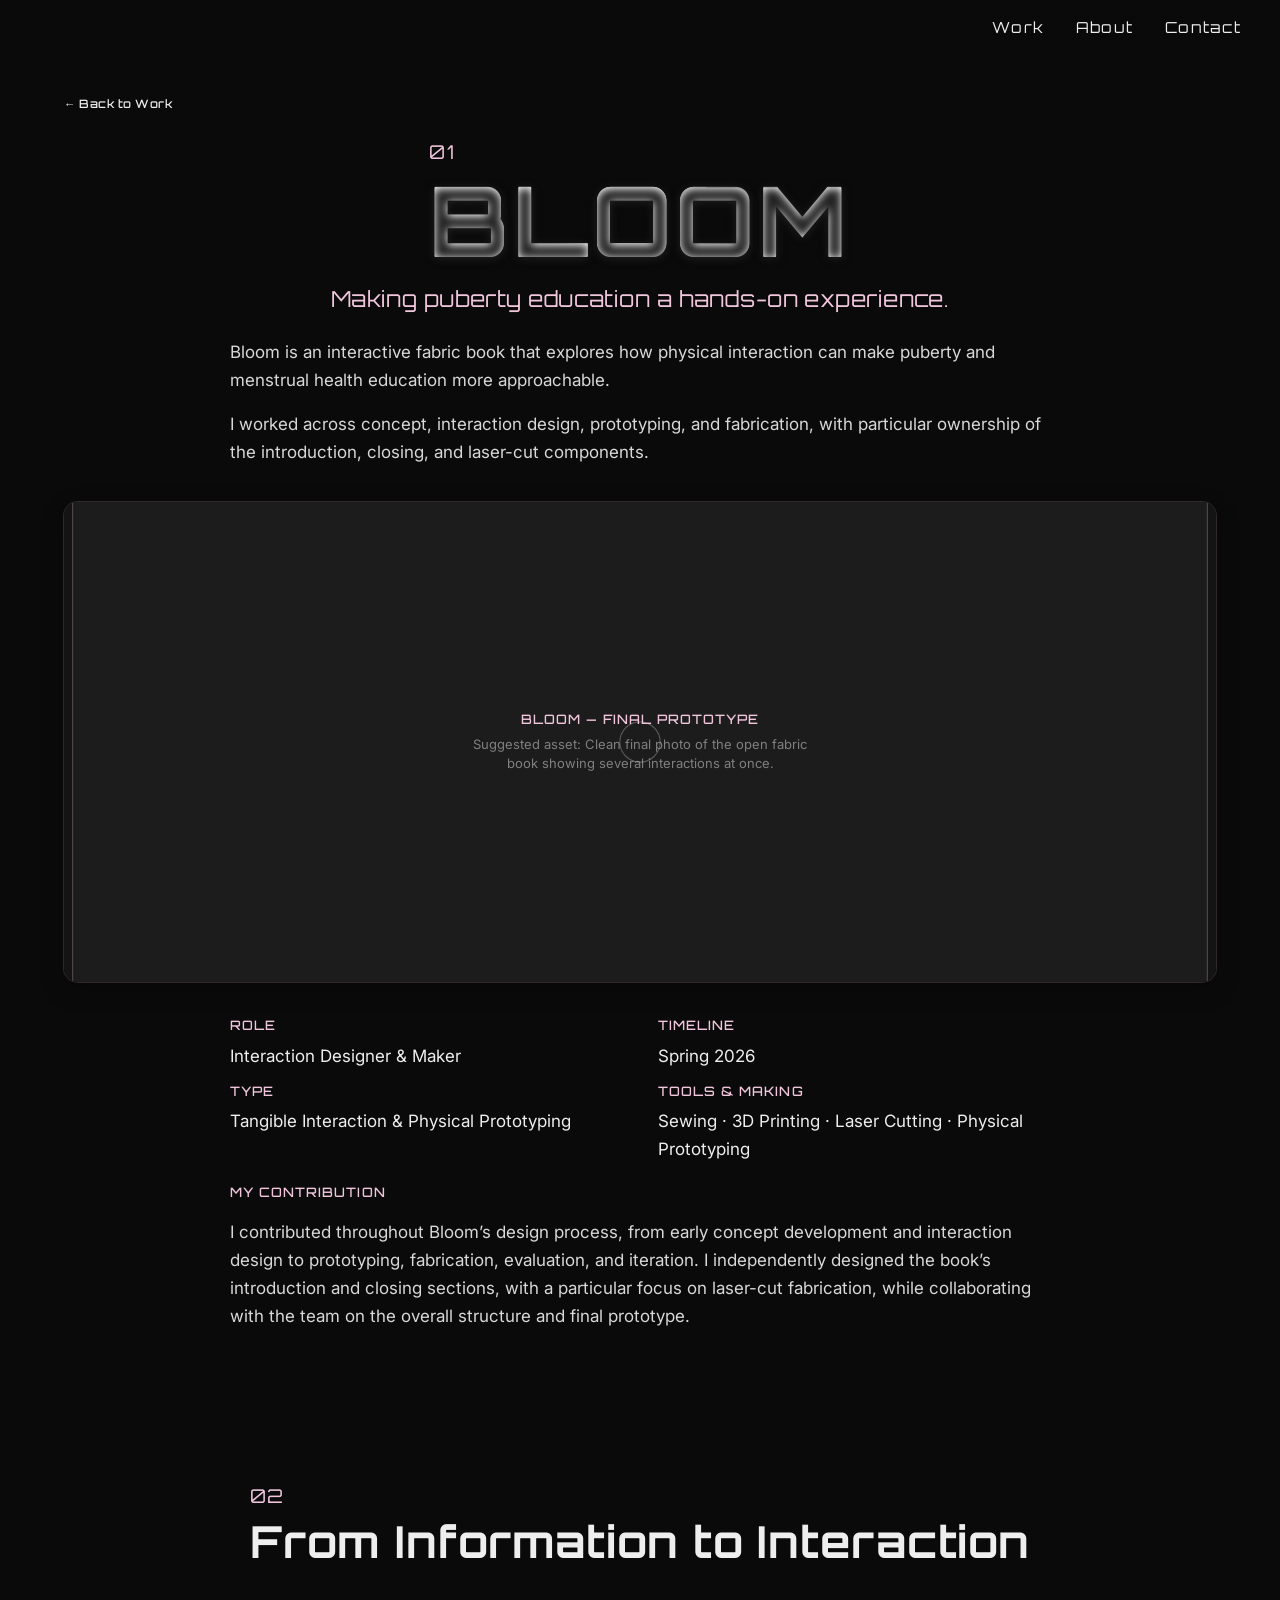
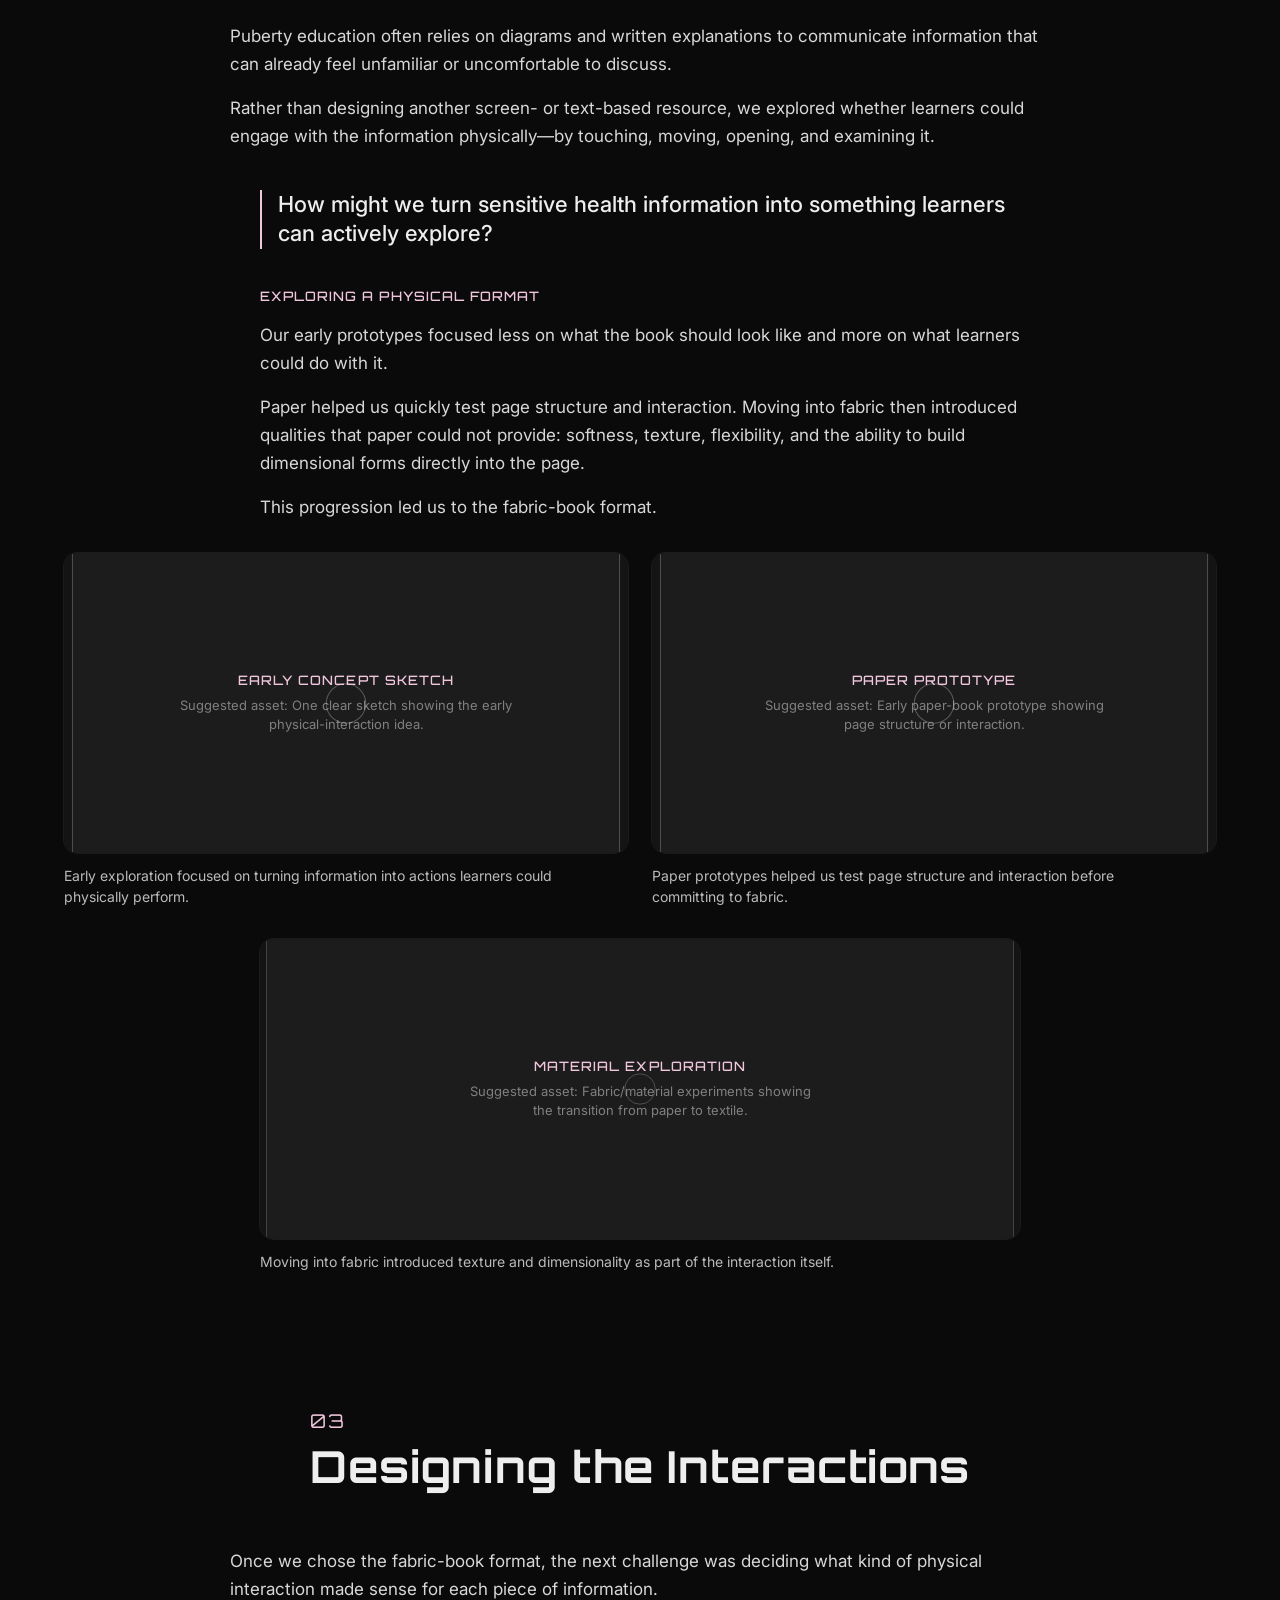
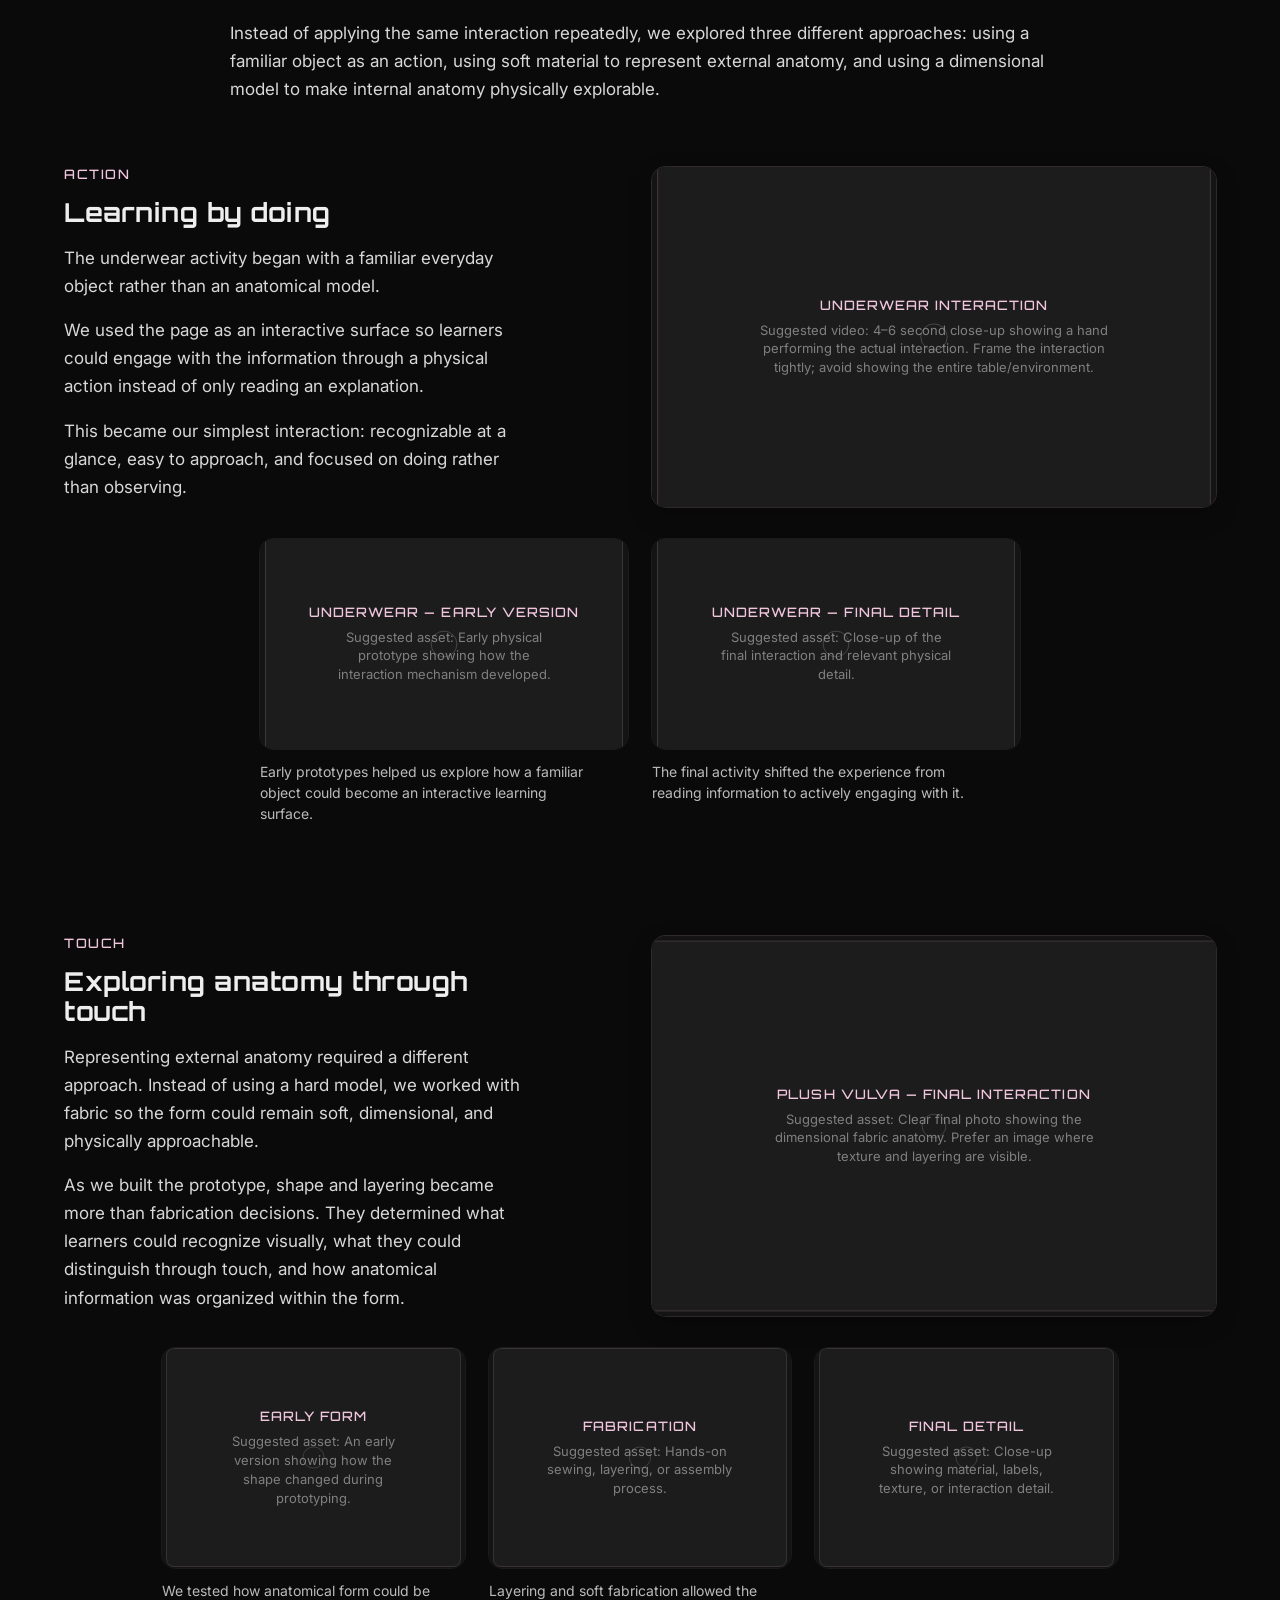
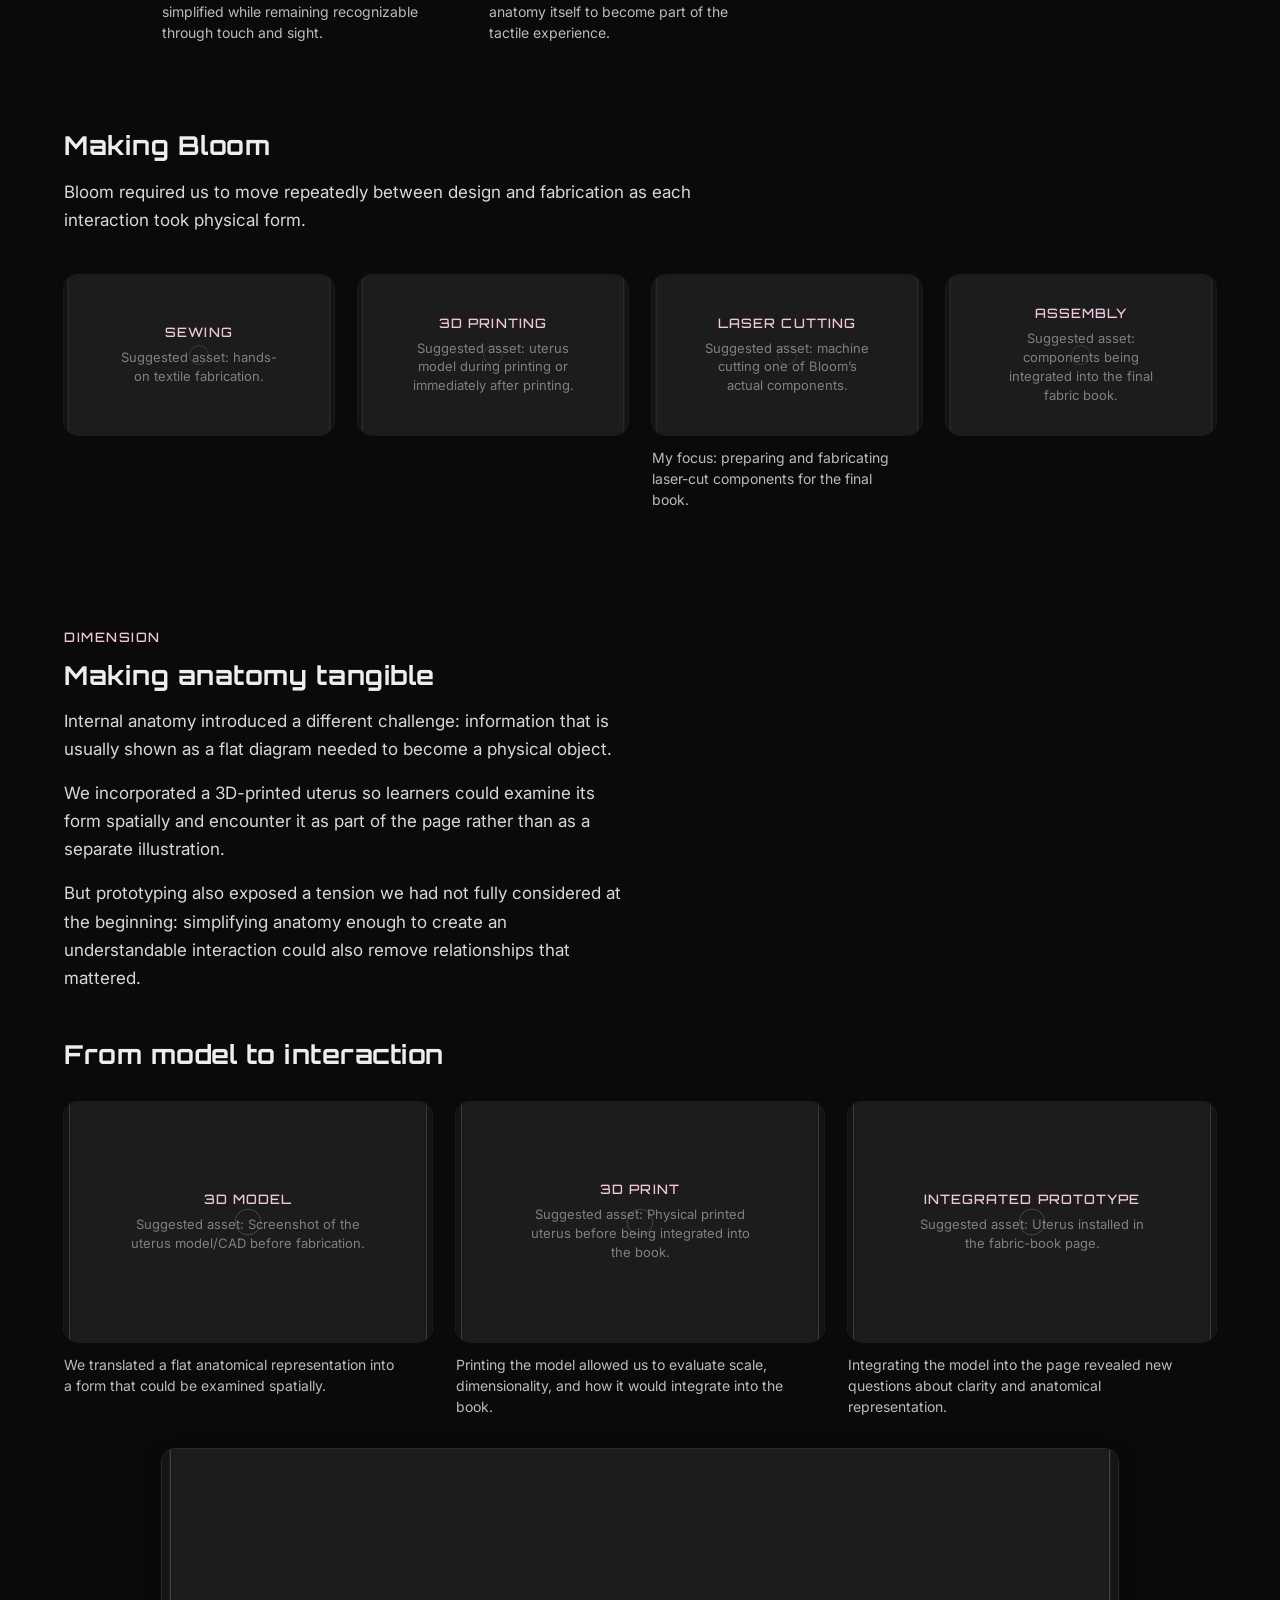
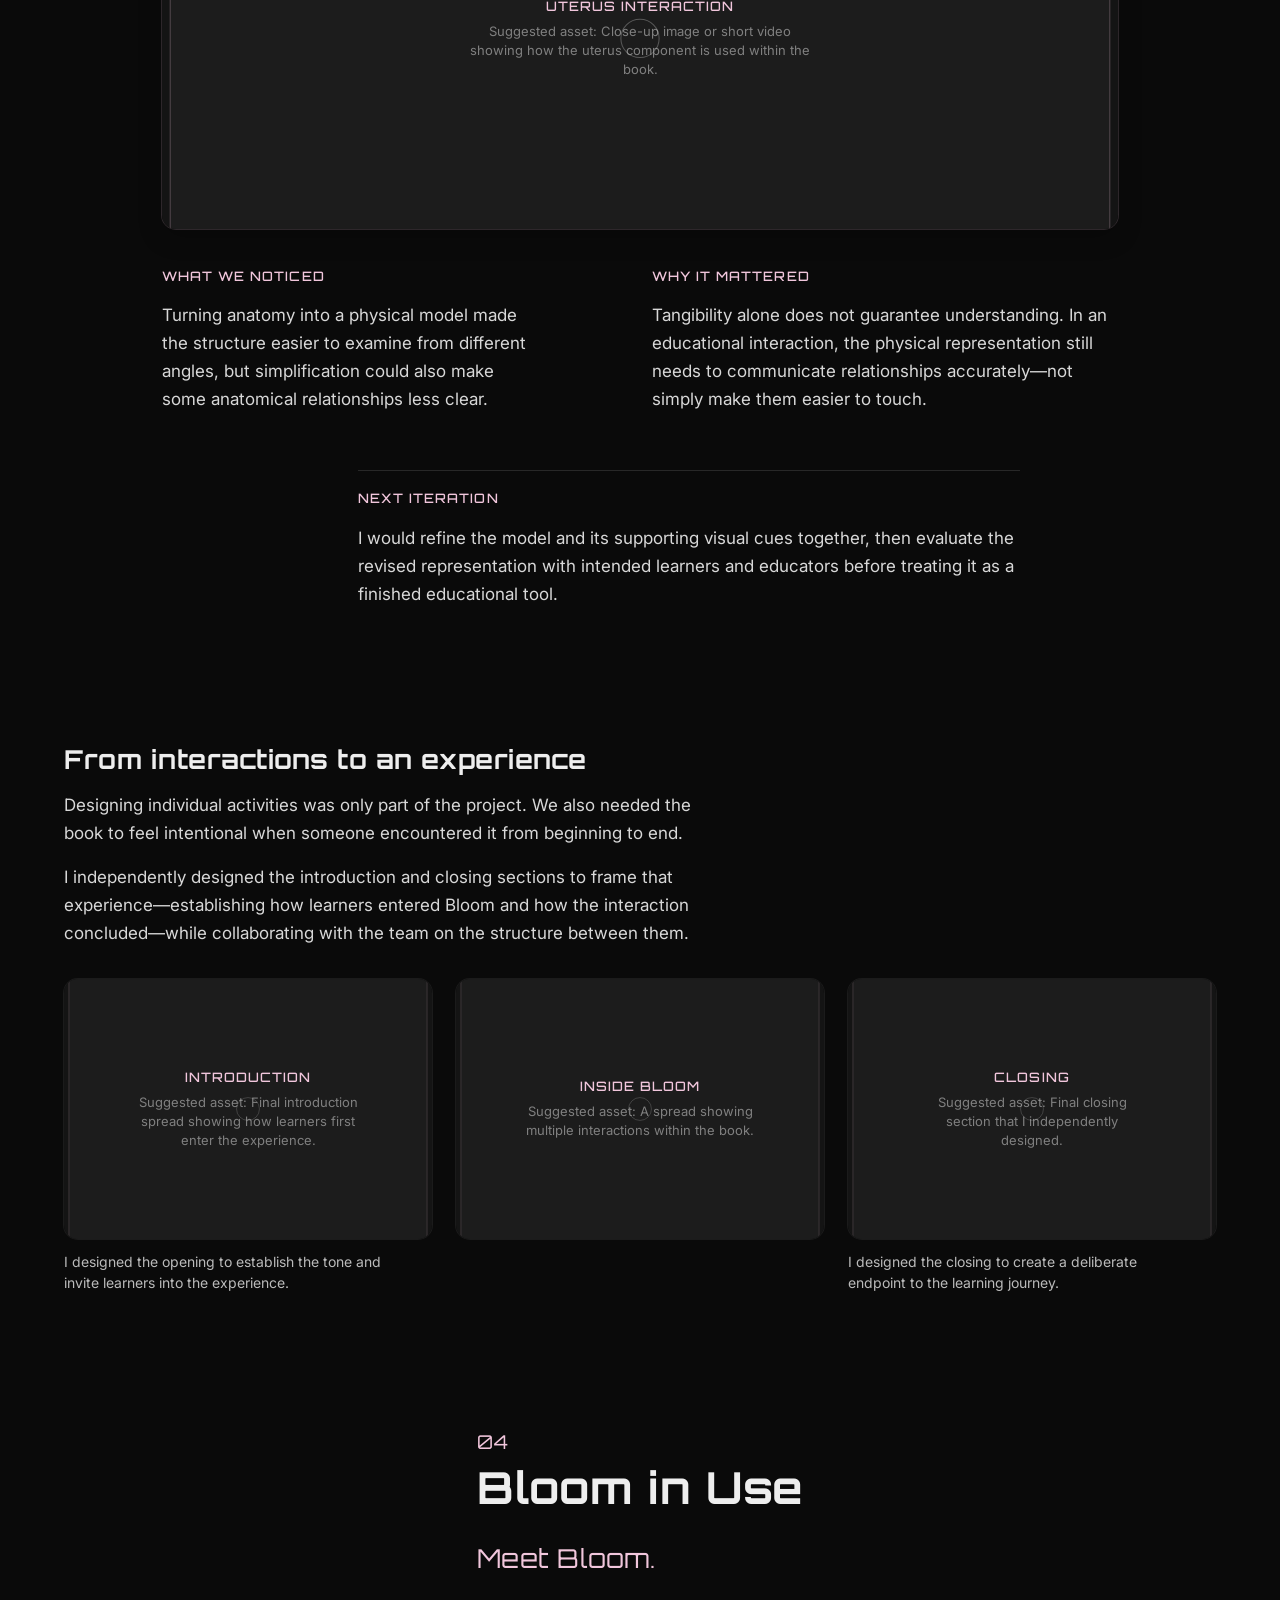
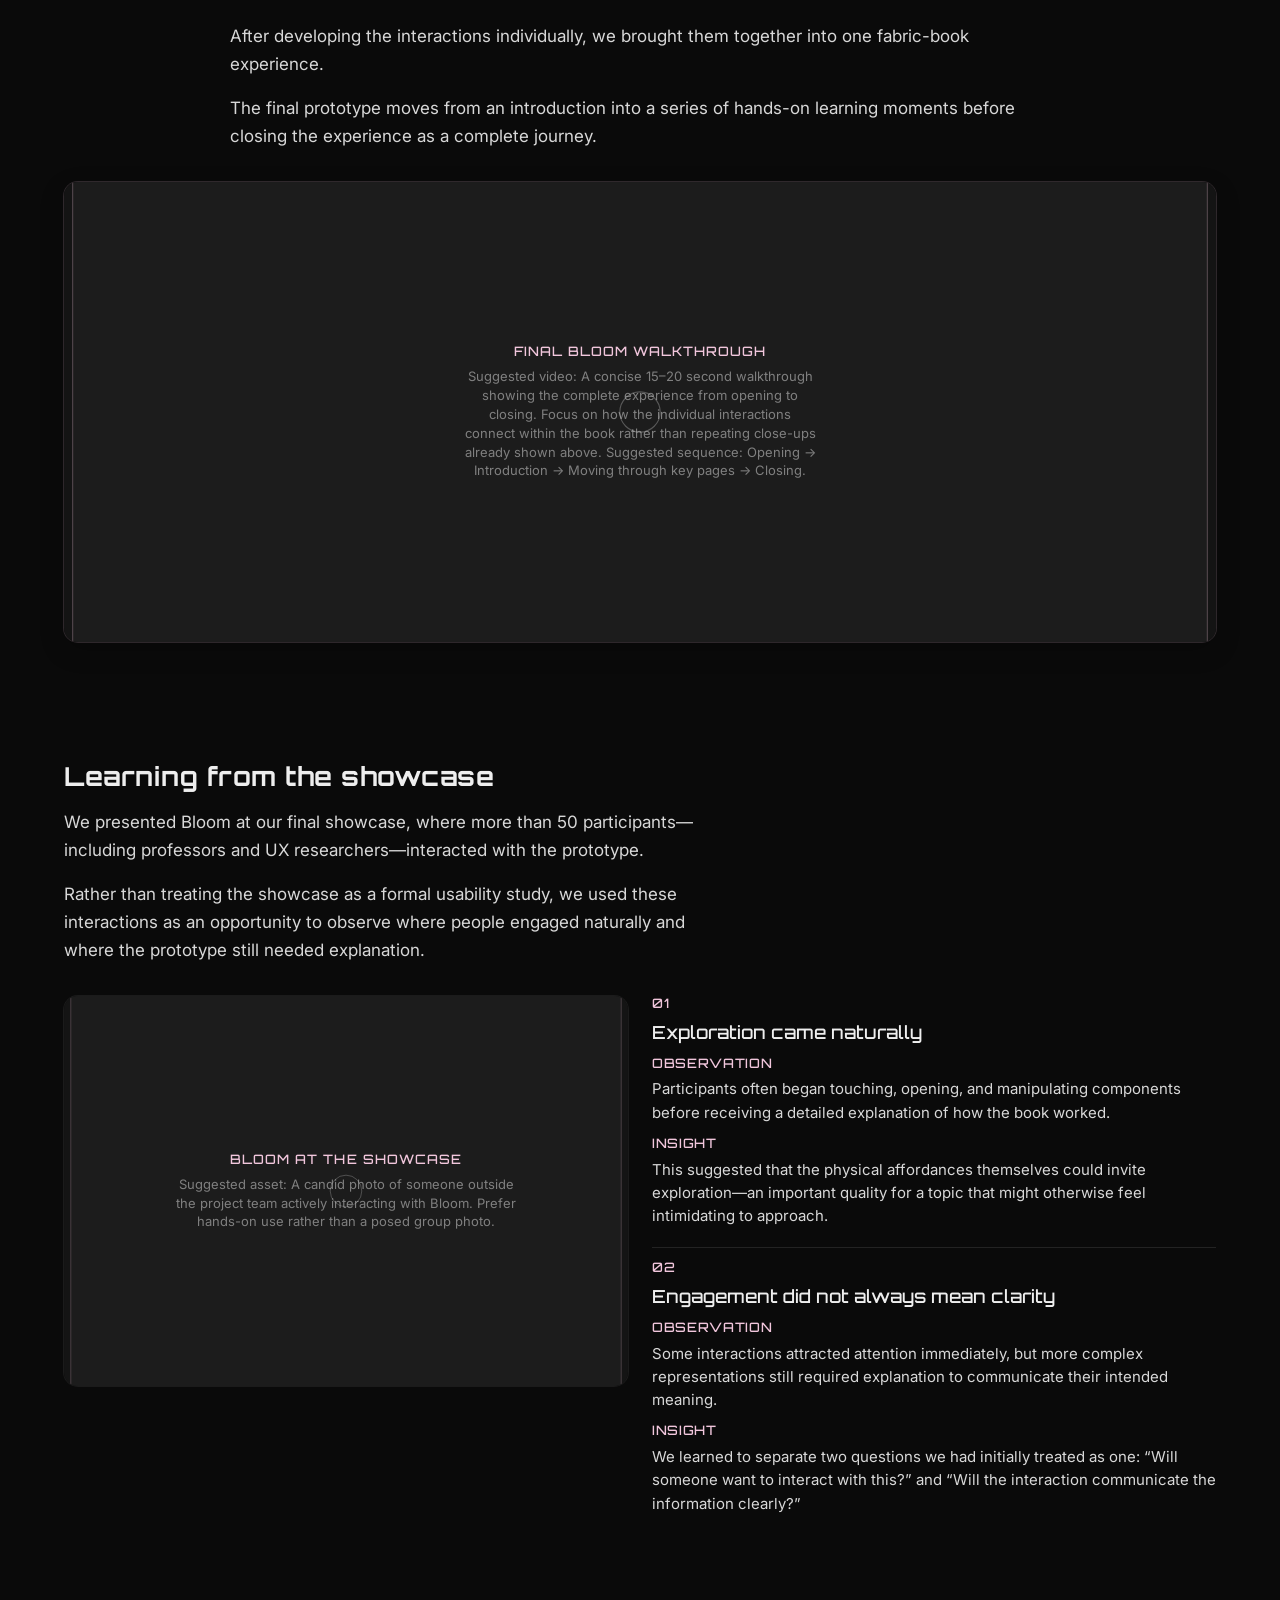
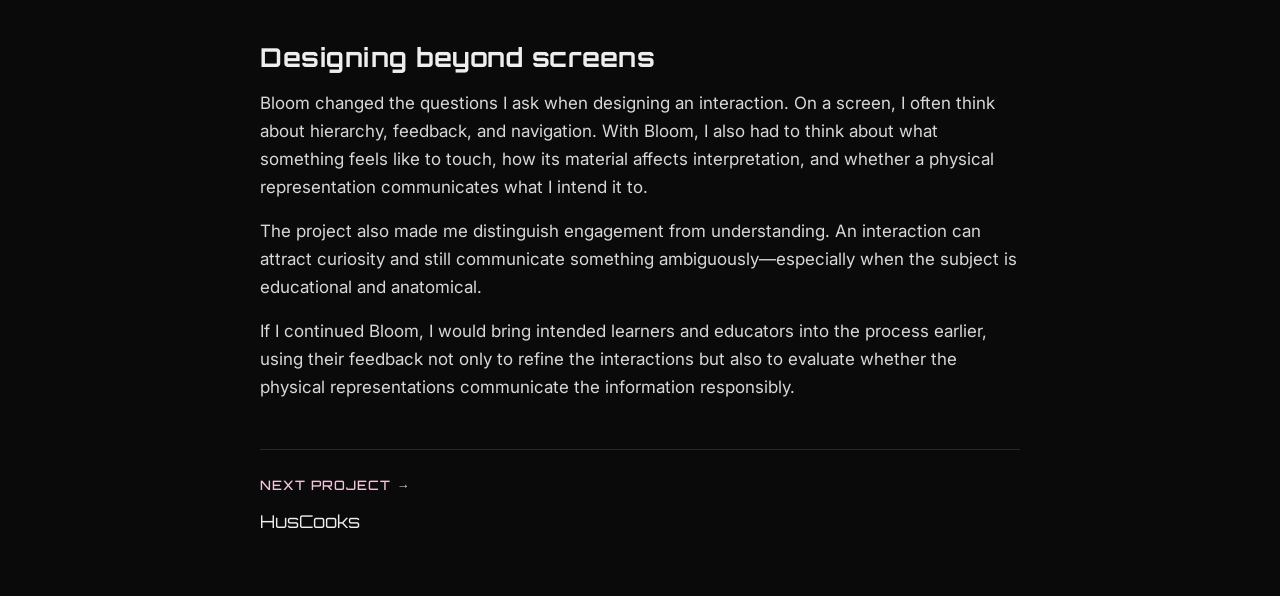
==== commit d1a688b9: "Add the HusCooks case study and align its layout with Bloom. Co-authored-by: Cursor <cursoragent@cur" ====
--- a/bloom/index.html
+++ b/bloom/index.html
@@ -4,7 +4,7 @@
   <meta charset="UTF-8" />
   <meta name="viewport" content="width=device-width, initial-scale=1.0"/>
   <title>Bloom | Stella's Portfolio</title>
-  <link rel="stylesheet" href="../style.css?v=27" />
+  <link rel="stylesheet" href="../style.css?v=47" />
   <link href="https://fonts.googleapis.com/css2?family=Inter:wght@400;500;600&family=Orbitron:wght@500;700&display=swap" rel="stylesheet">
 </head>
 <body class="bloom-page">
@@ -21,11 +21,13 @@
     <a href="../index.html#project" class="back-projects bloom-back">← Back to Work</a>
 
     <section class="bloom-grid bloom-overview" id="overview" aria-labelledby="bloom-title">
-      <div class="bloom-span-7">
-        <p class="bloom-section-num">01</p>
-        <h1 id="bloom-title" class="metallic-shine bloom-project-title">BLOOM</h1>
+      <div class="case-block">
+        <div class="husk-heading">
+          <p class="bloom-section-num">01</p>
+          <h1 id="bloom-title" class="metallic-shine bloom-project-title">BLOOM</h1>
+        </div>
         <p class="bloom-subsection-title bloom-hero-sub">Making puberty education a hands-on experience.</p>
-        <div class="bloom-body">
+        <div class="bloom-body husk-lead">
           <p>Bloom is an interactive fabric book that explores how physical interaction can make puberty and menstrual health education more approachable.</p>
           <p>I worked across concept, interaction design, prototyping, and fabrication, with particular ownership of the introduction, closing, and laser-cut components.</p>
         </div>
@@ -39,45 +41,49 @@
         </div>
       </figure>
 
-      <dl class="bloom-meta bloom-span-6">
-        <div>
-          <dt class="bloom-small-label">Role</dt>
-          <dd class="bloom-body">Interaction Designer &amp; Maker</dd>
-        </div>
-        <div>
-          <dt class="bloom-small-label">Timeline</dt>
-          <dd class="bloom-body">Spring 2026</dd>
-        </div>
-        <div>
-          <dt class="bloom-small-label">Type</dt>
-          <dd class="bloom-body">Academic Team Project</dd>
-        </div>
-        <div>
-          <dt class="bloom-small-label">Tools &amp; Making</dt>
-          <dd class="bloom-body">Sewing · 3D Printing · Laser Cutting · Physical Prototyping</dd>
-        </div>
-      </dl>
-      <div class="bloom-contrib bloom-span-8-12">
-        <h3 class="bloom-small-label">My contribution</h3>
-        <p class="bloom-body">I contributed throughout Bloom’s design process, from early concept development and interaction design to prototyping, fabrication, evaluation, and iteration. I independently designed the book’s introduction and closing sections, with a particular focus on laser-cut fabrication, while collaborating with the team on the overall structure and final prototype.</p>
+      <div class="husk-facts">
+        <dl class="bloom-meta">
+          <div>
+            <dt class="bloom-small-label">Role</dt>
+            <dd class="bloom-body">Interaction Designer &amp; Maker</dd>
+          </div>
+          <div>
+            <dt class="bloom-small-label">Timeline</dt>
+            <dd class="bloom-body">Spring 2026</dd>
+          </div>
+          <div>
+            <dt class="bloom-small-label">Type</dt>
+            <dd class="bloom-body">Tangible Interaction &amp; Physical Prototyping</dd>
+          </div>
+          <div>
+            <dt class="bloom-small-label">Tools &amp; Making</dt>
+            <dd class="bloom-body">Sewing · 3D Printing · Laser Cutting · Physical Prototyping</dd>
+          </div>
+        </dl>
+        <div class="bloom-contrib">
+          <h3 class="bloom-small-label">My contribution</h3>
+          <p class="bloom-body">I contributed throughout Bloom’s design process, from early concept development and interaction design to prototyping, fabrication, evaluation, and iteration. I independently designed the book’s introduction and closing sections, with a particular focus on laser-cut fabrication, while collaborating with the team on the overall structure and final prototype.</p>
+        </div>
       </div>
     </section>
 
     <section class="bloom-grid bloom-section" id="from-information" aria-labelledby="info-heading">
-      <div class="bloom-span-8">
-        <p class="bloom-section-num">02</p>
-        <h2 id="info-heading" class="bloom-section-title">From Information to Interaction</h2>
-      </div>
-      <div class="bloom-body bloom-span-7">
+      <div class="case-block">
+        <div class="husk-heading">
+          <p class="bloom-section-num">02</p>
+          <h2 id="info-heading" class="bloom-section-title">From Information to Interaction</h2>
+        </div>
+      </div>
+      <div class="bloom-body case-copy husk-lead">
         <p>Puberty education often relies on diagrams and written explanations to communicate information that can already feel unfamiliar or uncomfortable to discuss.</p>
         <p>Rather than designing another screen- or text-based resource, we explored whether learners could engage with the information physically—by touching, moving, opening, and examining it.</p>
       </div>
 
-      <blockquote class="bloom-quote bloom-span-7">
+      <blockquote class="bloom-quote case-copy">
         How might we turn sensitive health information into something learners can actively explore?
       </blockquote>
 
-      <div class="bloom-body bloom-span-7">
+      <div class="bloom-body case-copy">
         <p class="bloom-small-label">Exploring a physical format</p>
         <p>Our early prototypes focused less on what the book should look like and more on what learners could do with it.</p>
         <p>Paper helped us quickly test page structure and interaction. Moving into fabric then introduced qualities that paper could not provide: softness, texture, flexibility, and the ability to build dimensional forms directly into the page.</p>
@@ -117,11 +123,13 @@
     </section>
 
     <section class="bloom-grid bloom-section" id="interactions" aria-labelledby="interact-heading">
-      <div class="bloom-span-8">
-        <p class="bloom-section-num">03</p>
-        <h2 id="interact-heading" class="bloom-section-title">Designing the Interactions</h2>
-      </div>
-      <div class="bloom-body bloom-span-7">
+      <div class="case-block">
+        <div class="husk-heading">
+          <p class="bloom-section-num">03</p>
+          <h2 id="interact-heading" class="bloom-section-title">Designing the Interactions</h2>
+        </div>
+      </div>
+      <div class="bloom-body case-copy husk-lead">
         <p>Once we chose the fabric-book format, the next challenge was deciding what kind of physical interaction made sense for each piece of information.</p>
         <p>Instead of applying the same interaction repeatedly, we explored three different approaches: using a familiar object as an action, using soft material to represent external anatomy, and using a dimensional model to make internal anatomy physically explorable.</p>
       </div>
@@ -359,12 +367,14 @@
     </section>
 
     <section class="bloom-grid bloom-section bloom-section--use" id="in-use" aria-labelledby="use-heading">
-      <div class="bloom-span-8">
-        <p class="bloom-section-num">04</p>
-        <h2 id="use-heading" class="bloom-section-title">Bloom in Use</h2>
-        <p class="bloom-subsection-title bloom-use-sub">Meet Bloom.</p>
-      </div>
-      <div class="bloom-body bloom-span-7">
+      <div class="case-block">
+        <div class="husk-heading">
+          <p class="bloom-section-num">04</p>
+          <h2 id="use-heading" class="bloom-section-title">Bloom in Use</h2>
+          <p class="bloom-subsection-title bloom-use-sub">Meet Bloom.</p>
+        </div>
+      </div>
+      <div class="bloom-body case-copy husk-lead">
         <p>After developing the interactions individually, we brought them together into one fabric-book experience.</p>
         <p>The final prototype moves from an introduction into a series of hands-on learning moments before closing the experience as a complete journey.</p>
       </div>
@@ -413,11 +423,13 @@
       </article>
 
       <article class="bloom-grid bloom-story bloom-story--reflect bloom-span-12">
-        <h3 class="bloom-subsection-title bloom-span-6">Designing beyond screens</h3>
-        <div class="bloom-body bloom-span-7">
+        <div class="case-copy">
+        <h3 class="bloom-subsection-title">Designing beyond screens</h3>
+        <div class="bloom-body">
           <p>Bloom changed the questions I ask when designing an interaction. On a screen, I often think about hierarchy, feedback, and navigation. With Bloom, I also had to think about what something feels like to touch, how its material affects interpretation, and whether a physical representation communicates what I intend it to.</p>
           <p>The project also made me distinguish engagement from understanding. An interaction can attract curiosity and still communicate something ambiguously—especially when the subject is educational and anatomical.</p>
           <p>If I continued Bloom, I would bring intended learners and educators into the process earlier, using their feedback not only to refine the interactions but also to evaluate whether the physical representations communicate the information responsibly.</p>
+        </div>
         </div>
       </article>
     </section>
--- a/style.css
+++ b/style.css
@@ -937,7 +937,7 @@
 
 .bloom-subsection-title {
   font-family: 'Orbitron', sans-serif;
-  font-size: 30px;
+  font-size: 26px;
   line-height: 1.15;
   letter-spacing: 0.02em;
   margin: 0 0 16px;
@@ -1395,7 +1395,11 @@
   }
 
   .bloom-subsection-title {
-    font-size: 24px;
+    font-size: 22px;
+  }
+
+  .bloom-hero-sub {
+    font-size: 22px;
   }
 
   .bloom-body {
@@ -1423,3 +1427,703 @@
     transition: none !important;
   }
 }
+
+/* HusCooks case study — Bloom type, grid, and spacing; layout only where Bloom has no pattern */
+.husk-page .bloom {
+  max-width: 1248px;
+  padding-left: 64px;
+  padding-right: 64px;
+}
+.husk-page .bloom-body strong,
+.husk-page .bloom-real-caption strong {
+  font-weight: 600;
+  color: #eee;
+}
+
+.husk-page .bloom-body a {
+  color: #f1c6dc;
+  text-underline-offset: 0.16em;
+}
+
+.husk-page .bloom-body a:hover,
+.husk-page .bloom-body a:focus-visible {
+  color: #fff;
+}
+
+.husk-page .bloom-grid > *,
+.husk-hero,
+.husk-hero-screen,
+.husk-boards,
+.husk-compare,
+.husk-decision,
+.husk-findings-wrap {
+  min-width: 0;
+}
+
+.husk-hero {
+  display: flex;
+  align-items: flex-end;
+  justify-content: center;
+  gap: 32px;
+  width: 100%;
+  margin: 0;
+}
+
+.husk-hero-screen {
+  flex: 0 1 auto;
+  margin: 0;
+  max-width: 100%;
+}
+
+.husk-hero-screen img {
+  display: block;
+  width: auto;
+  height: 432px;
+  max-width: 100%;
+  border-radius: var(--bloom-radius);
+  box-shadow: 0 0 0 1px rgba(241, 198, 220, 0.16), 0 8px 24px rgba(0, 0, 0, 0.22);
+}
+
+.husk-hero-screen--center img {
+  height: 480px;
+}
+
+.husk-findings-wrap,
+.husk-boards,
+.husk-stage {
+  grid-column: 1 / -1;
+  justify-self: center;
+}
+
+.husk-findings-wrap {
+  width: min(100%, 1050px);
+  margin-inline: auto;
+  text-align: left;
+}
+
+.husk-findings-wrap .bloom-small-label,
+.husk-question .bloom-small-label {
+  margin-bottom: 16px;
+  text-align: left;
+}
+
+.husk-findings {
+  display: grid;
+  grid-template-columns: repeat(3, minmax(0, 1fr));
+  gap: 28px 32px;
+}
+
+.husk-finding {
+  margin: 0;
+  padding-top: 14px;
+  border-top: 1px solid rgba(255, 255, 255, 0.12);
+}
+
+.husk-finding .bloom-body {
+  max-width: none;
+}
+
+.husk-question .bloom-quote {
+  margin: 0;
+}
+
+.husk-boards {
+  display: grid;
+  grid-template-columns: repeat(3, minmax(0, 1fr));
+  gap: 24px;
+  align-items: start;
+  width: min(100%, 1050px);
+  margin-inline: auto;
+  text-align: left;
+}
+
+.husk-board .bloom-small-label {
+  margin: 14px 0 6px;
+}
+
+.husk-board .bloom-finding-title {
+  margin: 0 0 6px;
+}
+
+.husk-board .bloom-real-caption {
+  max-width: none;
+  margin-top: 0;
+}
+
+.husk-page .husk-zoom {
+  display: block;
+  width: 100%;
+  margin: 0;
+  padding: 0;
+  border: 0;
+  border-radius: var(--bloom-radius);
+  background: #fff;
+  color: inherit;
+  font: inherit;
+  font-weight: 400;
+  line-height: 0;
+  text-align: left;
+  cursor: zoom-in;
+  overflow: hidden;
+  box-shadow: 0 0 0 1px rgba(255, 255, 255, 0.08);
+}
+
+.husk-page .husk-zoom img {
+  display: block;
+  width: 100%;
+  height: auto;
+  object-fit: contain;
+  background: #fff;
+}
+
+.husk-page .husk-zoom:hover {
+  box-shadow: 0 0 0 1px rgba(241, 198, 220, 0.45);
+}
+
+.husk-page .husk-zoom:focus-visible {
+  outline: 2px solid #f1c6dc;
+  outline-offset: 3px;
+}
+
+.husk-decision {
+  display: flex;
+  flex-direction: column;
+  align-items: center;
+  gap: 24px;
+  margin-top: 8px;
+}
+
+.husk-decision + .husk-decision {
+  margin-top: 28px;
+}
+
+.husk-decision .bloom-subsection-title,
+.husk-takeaway .bloom-subsection-title {
+  margin-bottom: 12px;
+}
+
+.husk-decision .bloom-mode-label {
+  margin-bottom: 10px;
+}
+
+.husk-page .bloom-grid > .bloom-span-7,
+.husk-page .bloom-grid > .bloom-span-8,
+.husk-page .husk-question,
+.husk-page .husk-takeaway {
+  grid-column: 1 / -1;
+  width: 100%;
+  max-width: none;
+  justify-self: stretch;
+}
+
+.husk-page .bloom-section-num,
+.husk-page .bloom-project-title,
+.husk-page .bloom-section-title,
+.husk-page .bloom-hero-sub {
+  max-width: 900px;
+  margin-inline: auto;
+  text-align: center;
+  text-wrap: balance;
+}
+
+.husk-heading {
+  display: flex;
+  flex-direction: column;
+  align-items: flex-start;
+  width: fit-content;
+  max-width: min(900px, 100%);
+  margin-inline: auto;
+}
+
+.bloom-page:not(.husk-page) .bloom {
+  max-width: 1248px;
+  padding-left: 64px;
+  padding-right: 64px;
+}
+
+.bloom-page:not(.husk-page) .case-block,
+.bloom-page:not(.husk-page) .case-copy,
+.bloom-page:not(.husk-page) .husk-facts {
+  grid-column: 1 / -1;
+}
+
+.bloom-page:not(.husk-page) .case-copy {
+  box-sizing: border-box;
+  width: min(100%, 760px);
+  max-width: 760px;
+  margin-inline: auto;
+  justify-self: center;
+}
+
+.bloom-page:not(.husk-page) .case-copy.bloom-body,
+.bloom-page:not(.husk-page) .case-copy .bloom-body,
+.bloom-page:not(.husk-page) .case-block .husk-lead,
+.bloom-page:not(.husk-page) .husk-facts .bloom-contrib .bloom-body {
+  max-width: none;
+}
+
+.bloom-page:not(.husk-page) .case-block .husk-lead,
+.bloom-page:not(.husk-page) .case-copy.husk-lead {
+  width: min(100%, 820px);
+  max-width: 820px;
+  margin-inline: auto;
+}
+
+.bloom-page:not(.husk-page) .bloom-hero-sub {
+  display: block;
+  max-width: 900px;
+  margin-inline: auto;
+  text-align: center;
+}
+
+.husk-facts .bloom-meta {
+  grid-template-columns: minmax(0, 1fr) minmax(0, 1fr);
+  column-gap: 36px;
+  row-gap: 14px;
+  width: 100%;
+  margin: 0;
+}
+
+.husk-facts .bloom-meta > div {
+  min-width: 0;
+}
+
+.husk-facts .bloom-meta dd {
+  max-width: none;
+}
+
+.bloom-page:not(.husk-page) .husk-facts .bloom-meta,
+.bloom-page:not(.husk-page) .husk-facts .bloom-contrib {
+  margin-top: 0;
+}
+
+.bloom-page:not(.husk-page) .bloom-next {
+  align-items: flex-start;
+  width: min(100%, 760px);
+  margin-top: 48px;
+  margin-inline: auto;
+  padding-top: 28px;
+  border-top: 1px solid rgba(255, 255, 255, 0.12);
+  text-align: left;
+}
+
+.husk-page .husk-heading .bloom-section-num,
+.husk-page .husk-heading .bloom-project-title,
+.husk-page .husk-heading .bloom-section-title {
+  width: auto;
+  max-width: none;
+  margin-left: 0;
+  margin-right: 0;
+  text-align: left;
+}
+
+.husk-page .bloom-grid > .bloom-body,
+.husk-page .bloom-span-8 .bloom-body,
+.husk-page .husk-decision .bloom-body,
+.husk-page .husk-takeaway .bloom-body,
+.husk-page .husk-question {
+  max-width: 760px;
+  margin-inline: auto;
+  text-align: left;
+}
+
+.husk-page .bloom-grid > .husk-lead,
+.husk-page .bloom-span-8 .husk-lead {
+  width: min(100%, 820px);
+  max-width: 820px;
+  margin-inline: auto;
+  justify-self: center;
+}
+
+.husk-page .bloom-grid > .husk-question,
+.husk-page .bloom-grid > .husk-takeaway {
+  width: min(100%, 760px);
+  max-width: 760px;
+  margin-inline: auto;
+  justify-self: center;
+  text-align: left;
+}
+
+.husk-page .bloom-subsection-title,
+.husk-page .bloom-mode-label,
+.husk-page .bloom-body p,
+.husk-page .bloom-quote {
+  width: auto;
+  max-width: none;
+  margin-inline: 0;
+  text-align: left;
+  text-wrap: wrap;
+}
+
+.husk-page .bloom-hero-sub {
+  text-align: center;
+  text-wrap: balance;
+}
+
+.husk-decision-copy,
+.husk-decision > .bloom-body,
+.husk-page .husk-takeaway {
+  width: min(100%, 760px);
+  text-align: left;
+}
+
+.husk-facts {
+  width: min(100%, 820px);
+  margin-inline: auto;
+  justify-self: center;
+  display: flex;
+  flex-direction: column;
+  gap: 22px;
+  text-align: left;
+}
+
+.husk-page .husk-facts .bloom-meta,
+.husk-page .husk-facts .bloom-contrib {
+  margin-top: 0;
+}
+
+.husk-page .husk-facts .bloom-contrib .bloom-body {
+  max-width: none;
+  margin: 0;
+}
+
+.husk-page .husk-facts .bloom-body p {
+  margin-bottom: 12px;
+}
+
+.husk-page .husk-facts .bloom-body p:last-child {
+  margin-bottom: 0;
+}
+
+.husk-compare {
+  display: grid;
+  grid-template-columns: 1fr 1fr;
+  gap: 16px;
+  align-items: start;
+  width: min(100%, 720px);
+}
+
+.husk-pair {
+  display: flex;
+  flex-direction: column;
+  align-items: center;
+  margin: 0;
+}
+
+.husk-pair .bloom-small-label,
+.husk-pair .bloom-real-caption {
+  width: min(100%, 268px);
+  max-width: 268px;
+}
+
+.husk-pair .bloom-small-label {
+  text-align: center;
+}
+
+.husk-pair .bloom-small-label {
+  margin-bottom: 10px;
+}
+
+.husk-pair .bloom-real-caption {
+  margin-top: 12px;
+}
+
+.husk-shot {
+  display: block;
+  width: min(100%, 268px);
+  height: auto;
+  border-radius: var(--bloom-radius);
+  background: #141414;
+  box-shadow: 0 0 0 1px rgba(255, 255, 255, 0.08);
+}
+
+.husk-stage {
+  width: min(100%, 850px);
+  margin-inline: auto;
+}
+
+.husk-stage .bloom-real-caption,
+.husk-stage .husk-fallback {
+  max-width: none;
+  margin-inline: 0;
+  text-align: left;
+}
+
+.husk-video {
+  width: 100%;
+  margin: 0;
+}
+
+.husk-takeaway {
+  margin-top: 8px;
+}
+
+.husk-page .bloom-next {
+  align-items: flex-start;
+  width: min(100%, 760px);
+  margin-top: 48px;
+  margin-inline: auto;
+  padding-top: 28px;
+  border-top: 1px solid rgba(255, 255, 255, 0.12);
+  text-align: left;
+}
+
+.husk-video-frame {
+  position: relative;
+  width: 100%;
+  aspect-ratio: 16 / 9;
+  overflow: hidden;
+  border-radius: var(--bloom-radius);
+  background: #111;
+  box-shadow: 0 0 0 1px rgba(241, 198, 220, 0.16), 0 8px 24px rgba(0, 0, 0, 0.22);
+}
+
+.husk-page .husk-video-play {
+  display: block;
+  position: relative;
+  width: 100%;
+  height: 100%;
+  margin: 0;
+  padding: 0;
+  border: 0;
+  border-radius: 0;
+  background: #111;
+  color: inherit;
+  font: inherit;
+  cursor: pointer;
+}
+
+.husk-video-play img {
+  display: block;
+  width: 100%;
+  height: 100%;
+  object-fit: cover;
+}
+
+.husk-play-icon {
+  position: absolute;
+  left: 50%;
+  top: 50%;
+  width: 76px;
+  height: 76px;
+  border: 2px solid #f1c6dc;
+  border-radius: 50%;
+  background: rgba(10, 10, 10, 0.72);
+  transform: translate(-50%, -50%);
+}
+
+.husk-play-icon::after {
+  content: "";
+  position: absolute;
+  left: 30px;
+  top: 22px;
+  border-style: solid;
+  border-width: 16px 0 16px 26px;
+  border-color: transparent transparent transparent #fff;
+}
+
+.husk-page .husk-video-play:hover .husk-play-icon,
+.husk-page .husk-video-play:focus-visible .husk-play-icon {
+  background: rgba(10, 10, 10, 0.88);
+}
+
+.husk-page .husk-video-play:focus-visible {
+  outline: 2px solid #f1c6dc;
+  outline-offset: 3px;
+}
+
+.husk-video-iframe {
+  display: block;
+  width: 100%;
+  height: 100%;
+  border: 0;
+}
+
+.husk-fallback {
+  margin-top: 12px;
+}
+
+.husk-lightbox {
+  width: min(920px, calc(100vw - 32px));
+  max-height: calc(100vh - 32px);
+  margin: auto;
+  padding: 16px 16px 20px;
+  border: 0;
+  border-radius: var(--bloom-radius);
+  background: #111;
+  color: #eee;
+  overflow: auto;
+  box-shadow: 0 24px 80px rgba(0, 0, 0, 0.55);
+}
+
+.husk-lightbox::backdrop {
+  background: rgba(0, 0, 0, 0.82);
+}
+
+.husk-lightbox-bar {
+  position: sticky;
+  top: 0;
+  z-index: 1;
+  display: flex;
+  justify-content: flex-end;
+  margin: -16px -16px 12px;
+  padding: 12px 12px 8px;
+  background: #111;
+}
+
+.husk-lightbox-bar form {
+  margin: 0;
+}
+
+.husk-page .husk-lightbox-close {
+  margin: 0;
+  padding: 0.45rem 0.85rem;
+  border: 0;
+  border-radius: 8px;
+  background: #f1c6dc;
+  color: #0a0a0a;
+  font-family: 'Orbitron', sans-serif;
+  font-size: 12px;
+  font-weight: 500;
+  letter-spacing: 0.08em;
+  text-transform: uppercase;
+  cursor: pointer;
+}
+
+.husk-page .husk-lightbox-close:hover,
+.husk-page .husk-lightbox-close:focus-visible {
+  background: #fff;
+  color: #0a0a0a;
+  transform: none;
+  box-shadow: none;
+}
+
+.husk-lightbox img {
+  display: block;
+  width: min(100%, 880px);
+  height: auto;
+  margin: 0 auto;
+}
+
+@media (max-width: 1280px) {
+  .husk-page .bloom,
+  .bloom-page:not(.husk-page) .bloom {
+    padding-left: 48px;
+    padding-right: 48px;
+  }
+}
+
+@media (max-width: 980px) {
+  .husk-page .bloom,
+  .bloom-page:not(.husk-page) .bloom {
+    padding-left: 32px;
+    padding-right: 32px;
+  }
+}
+
+@media (max-width: 900px) {
+  .husk-boards {
+    grid-template-columns: 1fr;
+    width: min(100%, 420px);
+    max-width: 420px;
+    margin-inline: auto;
+  }
+}
+
+@media (max-width: 840px) {
+  .husk-hero {
+    flex-direction: column;
+    align-items: center;
+    gap: 20px;
+  }
+
+  .husk-hero-screen--left { order: 2; }
+  .husk-hero-screen--center { order: 1; }
+  .husk-hero-screen--right { order: 3; }
+
+  .husk-hero-screen {
+    width: min(240px, 100%);
+  }
+
+  .husk-hero-screen--center {
+    width: min(268px, 100%);
+  }
+
+  .husk-hero-screen img,
+  .husk-hero-screen--center img {
+    height: auto;
+    width: 100%;
+    max-width: 100%;
+  }
+}
+
+@media (max-width: 800px) {
+  .husk-findings {
+    grid-template-columns: 1fr;
+  }
+}
+
+@media (max-width: 700px) {
+  .husk-page .bloom,
+  .bloom-page:not(.husk-page) .bloom {
+    padding-left: 20px;
+    padding-right: 20px;
+  }
+
+  .husk-facts .bloom-meta {
+    grid-template-columns: minmax(0, 1fr);
+    row-gap: 14px;
+  }
+
+  .husk-compare {
+    grid-template-columns: 1fr;
+    justify-items: start;
+  }
+
+  .husk-pair {
+    align-items: center;
+  }
+
+  .husk-shot,
+  .husk-pair .bloom-small-label,
+  .husk-pair .bloom-real-caption {
+    width: min(100%, 248px);
+  }
+
+  .husk-lightbox {
+    width: calc(100vw - 20px);
+    max-height: calc(100vh - 20px);
+    padding: 12px;
+  }
+
+  .husk-lightbox img {
+    width: max(100%, 640px);
+    max-width: none;
+  }
+
+  .husk-play-icon {
+    width: 64px;
+    height: 64px;
+  }
+
+  .husk-play-icon::after {
+    left: 25px;
+    top: 18px;
+    border-width: 14px 0 14px 22px;
+  }
+}
+
+@media (max-width: 420px) {
+  .site-header {
+    padding-right: 14px;
+    padding-left: 14px;
+  }
+
+  .site-nav {
+    gap: 0.7rem;
+  }
+
+  .site-nav a {
+    font-size: 0.78rem;
+  }
+}
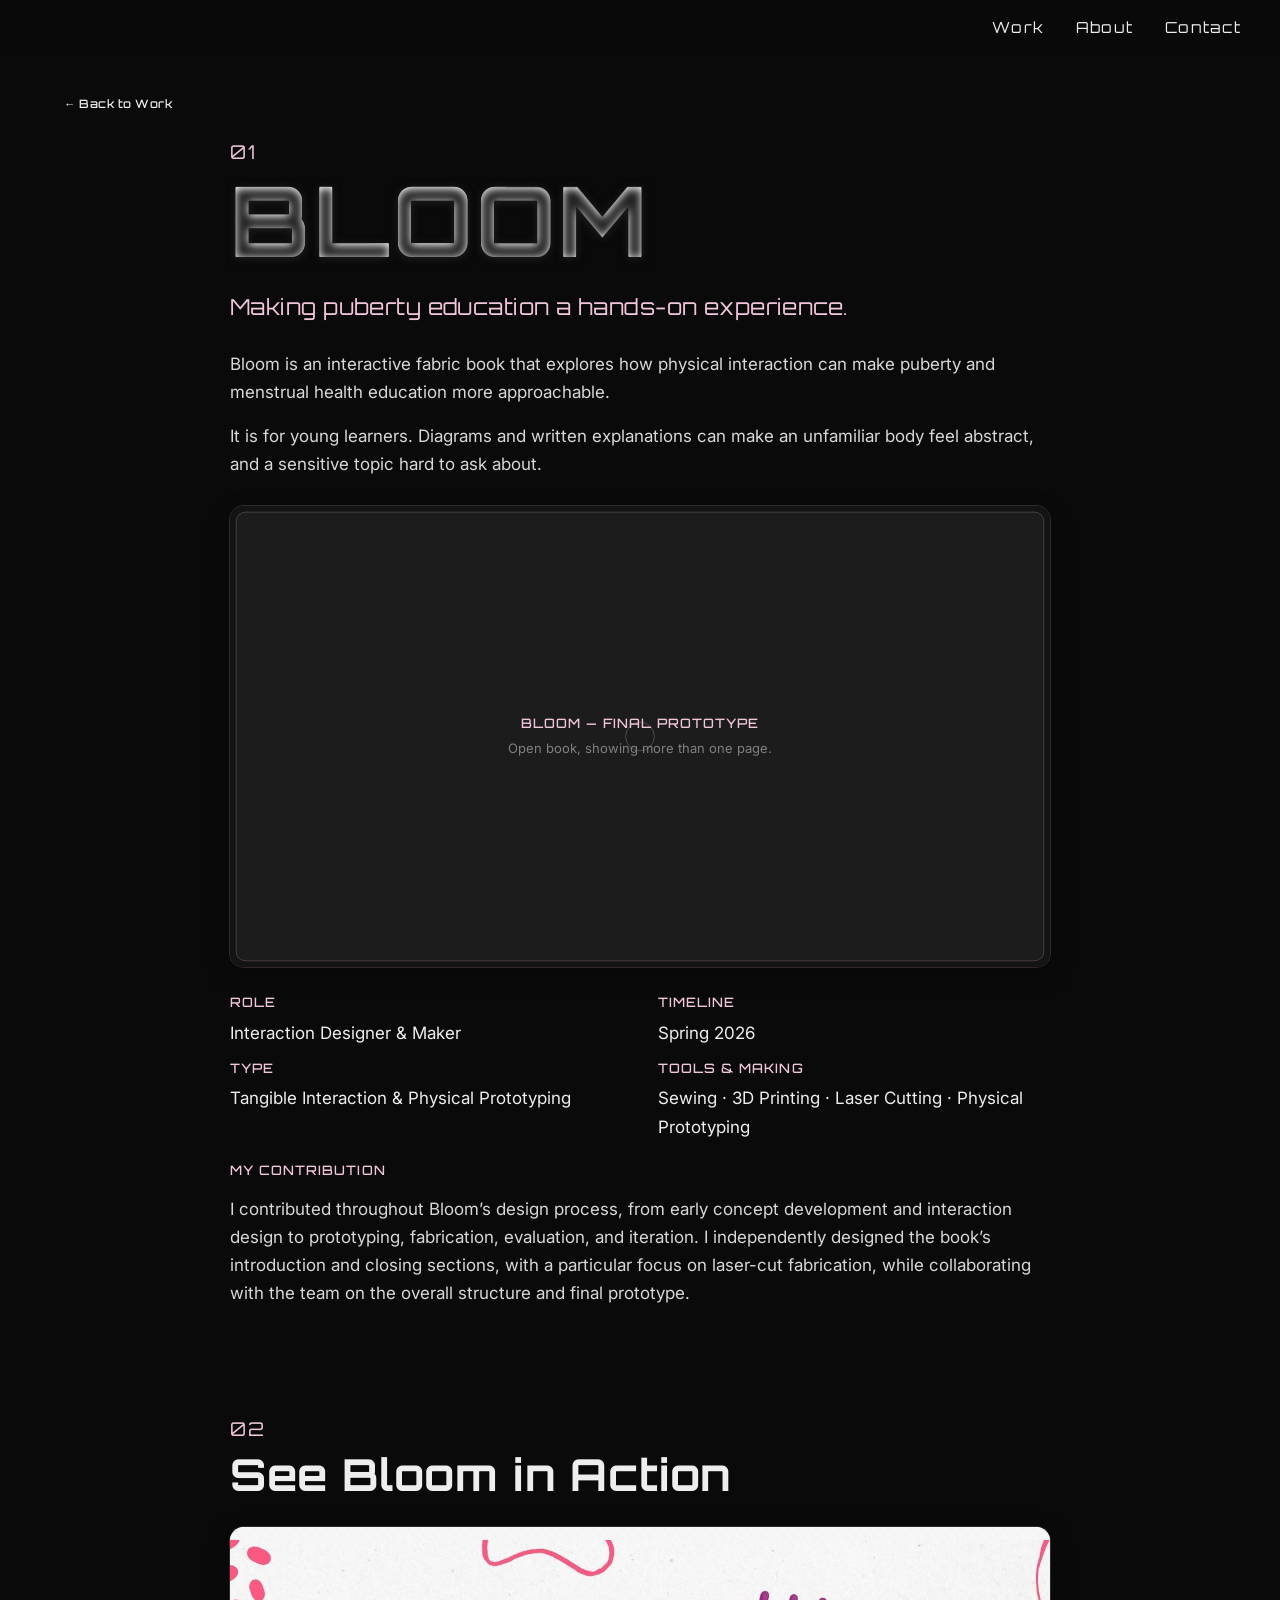
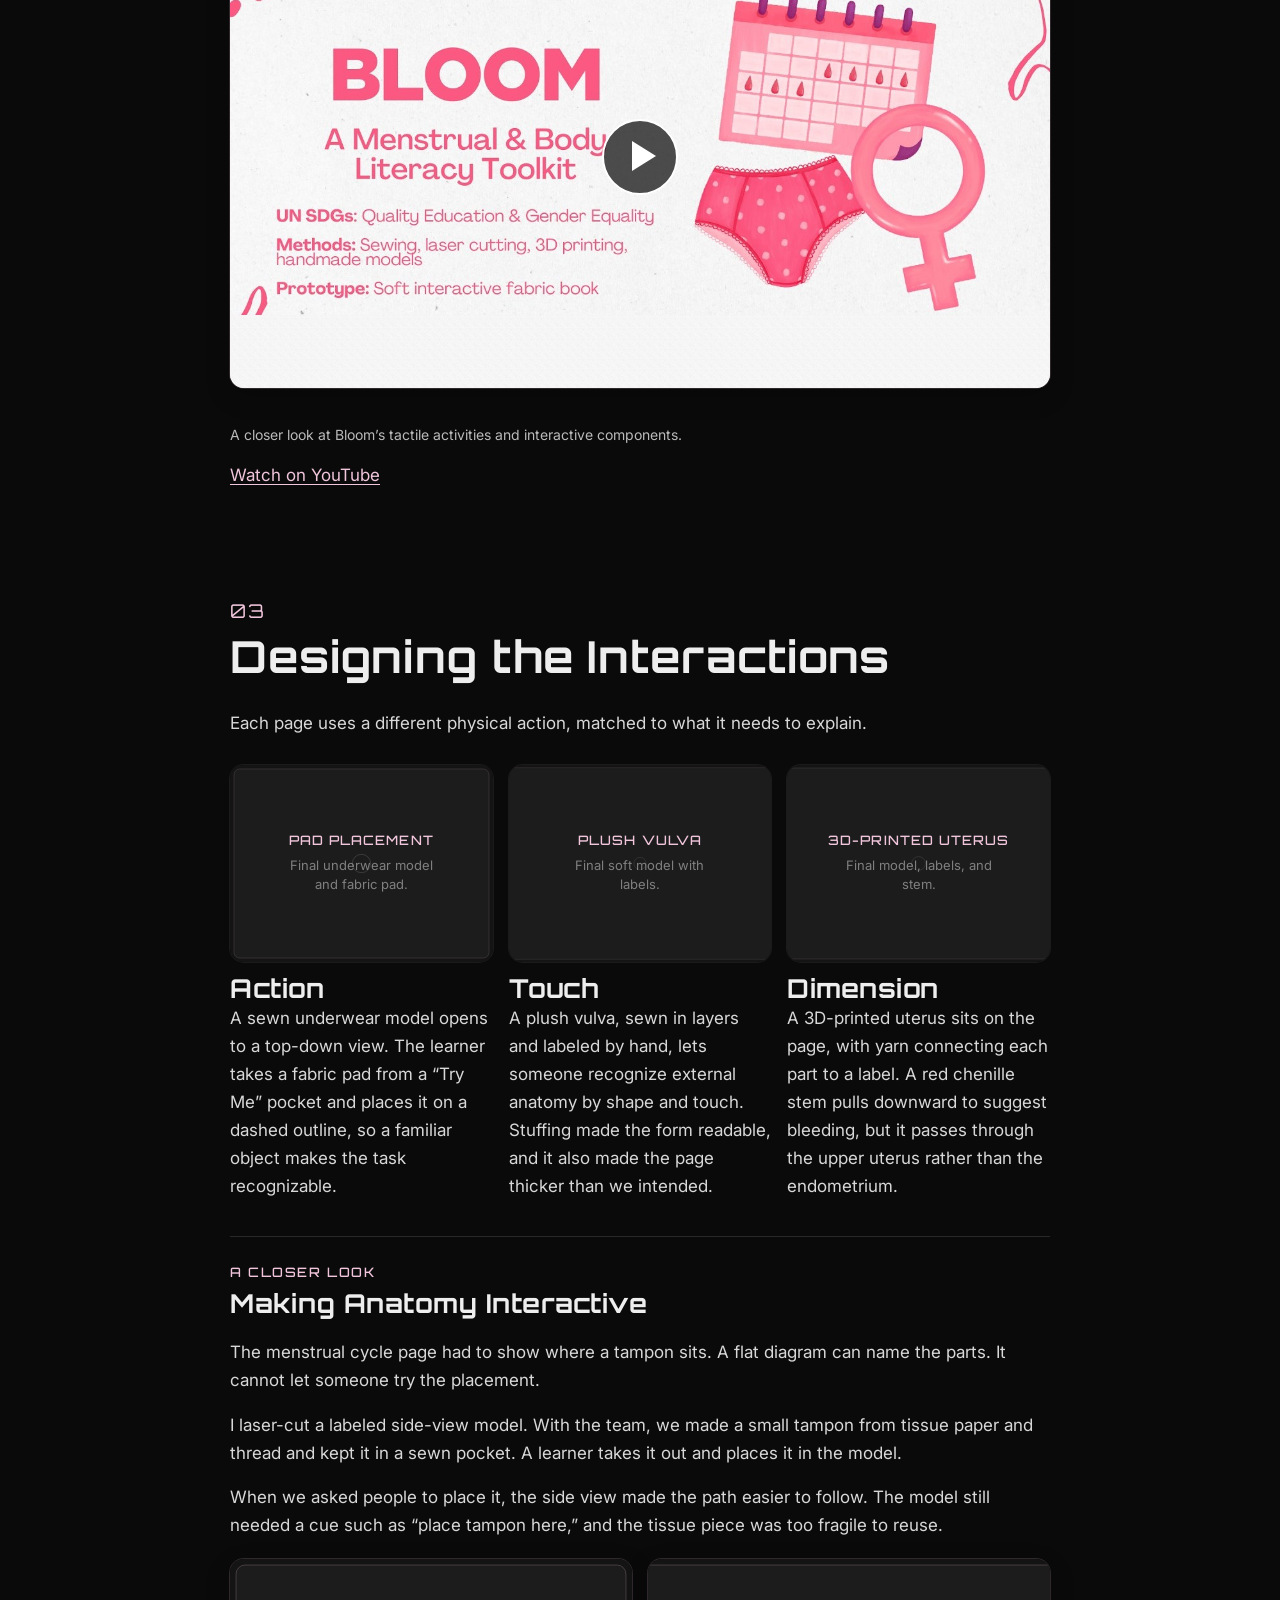
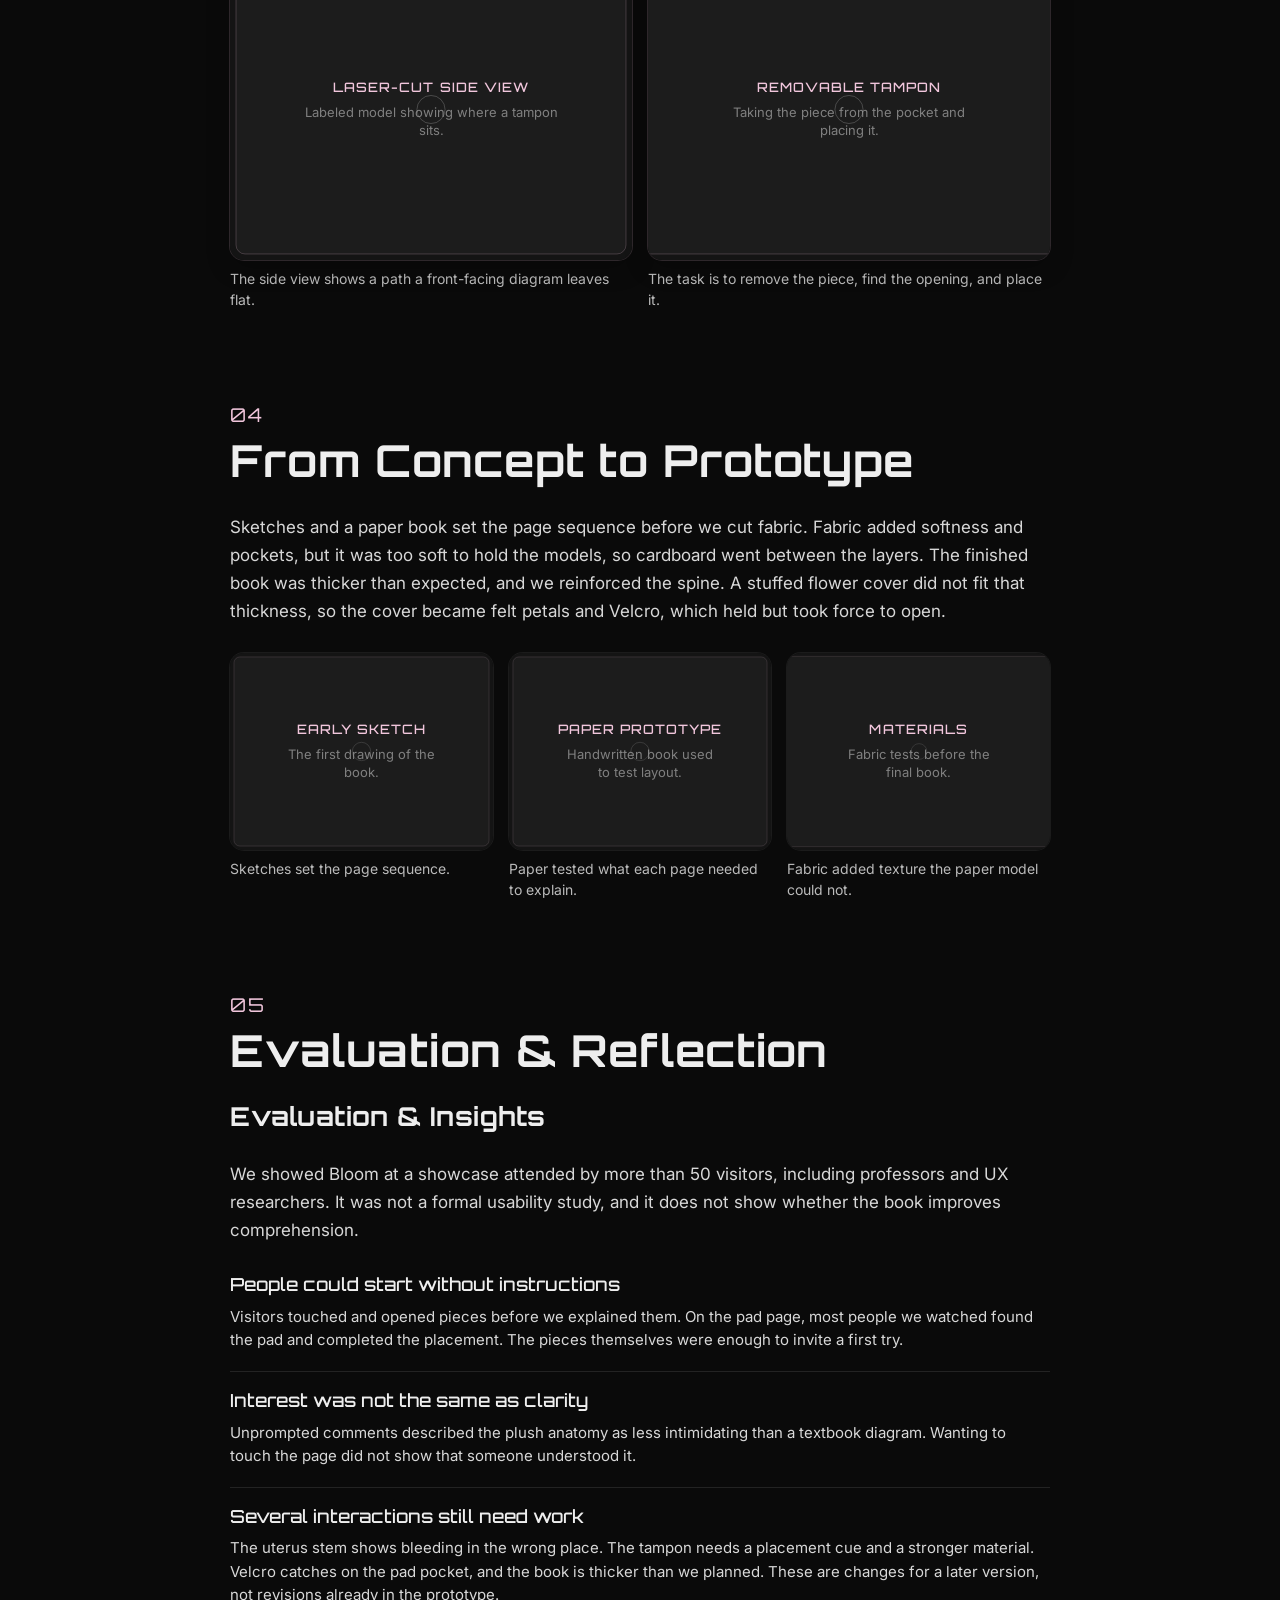
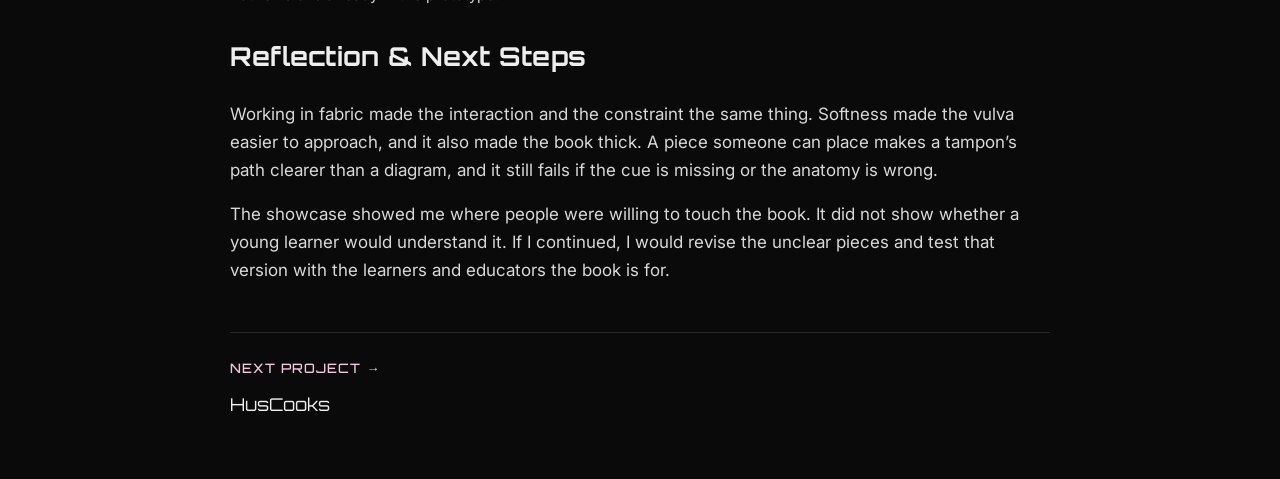
==== commit 5cb18f0b: "farestart edit" ====
--- a/bloom/index.html
+++ b/bloom/index.html
@@ -4,7 +4,7 @@
   <meta charset="UTF-8" />
   <meta name="viewport" content="width=device-width, initial-scale=1.0"/>
   <title>Bloom | Stella's Portfolio</title>
-  <link rel="stylesheet" href="../style.css?v=47" />
+  <link rel="stylesheet" href="../style.css?v=57" />
   <link href="https://fonts.googleapis.com/css2?family=Inter:wght@400;500;600&family=Orbitron:wght@500;700&display=swap" rel="stylesheet">
 </head>
 <body class="bloom-page">
@@ -20,24 +20,22 @@
     <img src="../assets/IMG_3093.PNG" alt="" class="bloom-wave">
     <a href="../index.html#project" class="back-projects bloom-back">← Back to Work</a>
 
-    <section class="bloom-grid bloom-overview" id="overview" aria-labelledby="bloom-title">
-      <div class="case-block">
-        <div class="husk-heading">
-          <p class="bloom-section-num">01</p>
-          <h1 id="bloom-title" class="metallic-shine bloom-project-title">BLOOM</h1>
-        </div>
-        <p class="bloom-subsection-title bloom-hero-sub">Making puberty education a hands-on experience.</p>
-        <div class="bloom-body husk-lead">
-          <p>Bloom is an interactive fabric book that explores how physical interaction can make puberty and menstrual health education more approachable.</p>
-          <p>I worked across concept, interaction design, prototyping, and fabrication, with particular ownership of the introduction, closing, and laser-cut components.</p>
-        </div>
-      </div>
-
-      <figure class="bloom-media bloom-media--hero bloom-media--primary bloom-span-12" data-slot="bloom-hero">
-        <img src="../assets/placeholders/bloom/bloom-hero.svg" alt="Placeholder for Bloom final hero image">
+    <section class="bloom-sheet bloom-overview" id="overview" aria-labelledby="bloom-title">
+      <div class="husk-heading">
+        <p class="bloom-section-num">01</p>
+        <h1 id="bloom-title" class="metallic-shine bloom-project-title">BLOOM</h1>
+      </div>
+      <p class="bloom-subsection-title bloom-hero-sub">Making puberty education a hands-on experience.</p>
+      <div class="bloom-body">
+        <p>Bloom is an interactive fabric book that explores how physical interaction can make puberty and menstrual health education more approachable.</p>
+        <p>It is for young learners. Diagrams and written explanations can make an unfamiliar body feel abstract, and a sensitive topic hard to ask about.</p>
+      </div>
+
+      <figure class="bloom-media bloom-media--hero bloom-media--primary" data-slot="bloom-hero">
+        <img src="../assets/placeholders/bloom/bloom-hero.svg" alt="Placeholder for a photograph of the finished Bloom fabric book.">
         <div class="bloom-ph" aria-hidden="true">
           <p class="bloom-ph-label">Bloom — Final Prototype</p>
-          <p class="bloom-ph-hint">Suggested asset: Clean final photo of the open fabric book showing several interactions at once.</p>
+          <p class="bloom-ph-hint">Open book, showing more than one page.</p>
         </div>
       </figure>
 
@@ -67,371 +65,170 @@
       </div>
     </section>
 
-    <section class="bloom-grid bloom-section" id="from-information" aria-labelledby="info-heading">
-      <div class="case-block">
-        <div class="husk-heading">
-          <p class="bloom-section-num">02</p>
-          <h2 id="info-heading" class="bloom-section-title">From Information to Interaction</h2>
-        </div>
-      </div>
-      <div class="bloom-body case-copy husk-lead">
-        <p>Puberty education often relies on diagrams and written explanations to communicate information that can already feel unfamiliar or uncomfortable to discuss.</p>
-        <p>Rather than designing another screen- or text-based resource, we explored whether learners could engage with the information physically—by touching, moving, opening, and examining it.</p>
-      </div>
-
-      <blockquote class="bloom-quote case-copy">
-        How might we turn sensitive health information into something learners can actively explore?
-      </blockquote>
-
-      <div class="bloom-body case-copy">
-        <p class="bloom-small-label">Exploring a physical format</p>
-        <p>Our early prototypes focused less on what the book should look like and more on what learners could do with it.</p>
-        <p>Paper helped us quickly test page structure and interaction. Moving into fabric then introduced qualities that paper could not provide: softness, texture, flexibility, and the ability to build dimensional forms directly into the page.</p>
-        <p>This progression led us to the fabric-book format.</p>
-      </div>
-
-      <div class="bloom-cell bloom-span-6">
-        <figure class="bloom-media bloom-media--explore bloom-media--soft" data-slot="bloom-sketch">
-          <img src="../assets/placeholders/bloom/bloom-sketch.svg" alt="Placeholder for an early Bloom concept sketch" loading="lazy">
-          <div class="bloom-ph" aria-hidden="true">
-            <p class="bloom-ph-label">Early Concept Sketch</p>
-            <p class="bloom-ph-hint">Suggested asset: One clear sketch showing the early physical-interaction idea.</p>
-          </div>
-        </figure>
-        <p class="bloom-real-caption">Early exploration focused on turning information into actions learners could physically perform.</p>
-      </div>
-      <div class="bloom-cell bloom-span-7-12">
-        <figure class="bloom-media bloom-media--explore bloom-media--soft" data-slot="bloom-paper-prototype">
-          <img src="../assets/placeholders/bloom/bloom-paper-prototype.svg" alt="Placeholder for a Bloom paper prototype" loading="lazy">
-          <div class="bloom-ph" aria-hidden="true">
-            <p class="bloom-ph-label">Paper Prototype</p>
-            <p class="bloom-ph-hint">Suggested asset: Early paper-book prototype showing page structure or interaction.</p>
-          </div>
-        </figure>
-        <p class="bloom-real-caption">Paper prototypes helped us test page structure and interaction before committing to fabric.</p>
-      </div>
-      <div class="bloom-cell bloom-span-3-10">
-        <figure class="bloom-media bloom-media--material bloom-media--soft" data-slot="bloom-material">
-          <img src="../assets/placeholders/bloom/bloom-material.svg" alt="Placeholder for Bloom fabric and material exploration" loading="lazy">
-          <div class="bloom-ph" aria-hidden="true">
-            <p class="bloom-ph-label">Material Exploration</p>
-            <p class="bloom-ph-hint">Suggested asset: Fabric/material experiments showing the transition from paper to textile.</p>
-          </div>
-        </figure>
-        <p class="bloom-real-caption">Moving into fabric introduced texture and dimensionality as part of the interaction itself.</p>
-      </div>
-    </section>
-
-    <section class="bloom-grid bloom-section" id="interactions" aria-labelledby="interact-heading">
-      <div class="case-block">
-        <div class="husk-heading">
-          <p class="bloom-section-num">03</p>
-          <h2 id="interact-heading" class="bloom-section-title">Designing the Interactions</h2>
-        </div>
-      </div>
-      <div class="bloom-body case-copy husk-lead">
-        <p>Once we chose the fabric-book format, the next challenge was deciding what kind of physical interaction made sense for each piece of information.</p>
-        <p>Instead of applying the same interaction repeatedly, we explored three different approaches: using a familiar object as an action, using soft material to represent external anatomy, and using a dimensional model to make internal anatomy physically explorable.</p>
-      </div>
-
-      <article class="bloom-grid bloom-story bloom-span-12" id="action">
-        <div class="bloom-span-5">
-          <p class="bloom-mode-label">Action</p>
-          <h3 class="bloom-subsection-title">Learning by doing</h3>
-          <div class="bloom-body">
-            <p>The underwear activity began with a familiar everyday object rather than an anatomical model.</p>
-            <!-- TODO: Replace the second paragraph with the specific learning goal of the underwear activity once final project wording is confirmed. -->
-            <p>We used the page as an interactive surface so learners could engage with the information through a physical action instead of only reading an explanation.</p>
-            <p>This became our simplest interaction: recognizable at a glance, easy to approach, and focused on doing rather than observing.</p>
-          </div>
-        </div>
-        <figure class="bloom-media bloom-media--action bloom-media--primary bloom-span-7-12" data-slot="bloom-underwear-video">
-          <img class="bloom-video-poster" src="../assets/placeholders/bloom/bloom-underwear-video.svg" alt="Placeholder for a short underwear interaction video">
-          <div class="bloom-ph" aria-hidden="true">
-            <p class="bloom-ph-label">Underwear Interaction</p>
-            <p class="bloom-ph-hint">Suggested video: 4–6 second close-up showing a hand performing the actual interaction. Frame the interaction tightly; avoid showing the entire table/environment.</p>
-          </div>
-        </figure>
-        <div class="bloom-cell bloom-span-3-6">
-          <figure class="bloom-media bloom-media--mini bloom-media--soft" data-slot="bloom-underwear-prototype">
-            <img src="../assets/placeholders/bloom/bloom-underwear-prototype.svg" alt="Placeholder for an early underwear interaction prototype" loading="lazy">
-            <div class="bloom-ph" aria-hidden="true">
-              <p class="bloom-ph-label">Underwear — Early Version</p>
-              <p class="bloom-ph-hint">Suggested asset: Early physical prototype showing how the interaction mechanism developed.</p>
-            </div>
+    <section class="bloom-sheet bloom-section" id="in-action" aria-labelledby="action-heading">
+      <div class="husk-heading">
+        <p class="bloom-section-num">02</p>
+        <h2 id="action-heading" class="bloom-section-title">See Bloom in Action</h2>
+      </div>
+      <div class="bloom-frame">
+        <button type="button" class="bloom-play" id="bloom-play" aria-label="Play Bloom final prototype walkthrough">
+          <img class="bloom-poster" src="../assets/bloom/video-poster.jpg" alt="">
+          <span class="bloom-play-icon" aria-hidden="true"></span>
+        </button>
+      </div>
+      <p class="bloom-real-caption">A closer look at Bloom’s tactile activities and interactive components.</p>
+      <p class="bloom-body bloom-video-fallback"><a href="https://youtu.be/Apy2kuGkbiE">Watch on YouTube</a></p>
+    </section>
+
+    <section class="bloom-sheet bloom-section" id="approach" aria-labelledby="approach-heading">
+      <div class="husk-heading">
+        <p class="bloom-section-num">03</p>
+        <h2 id="approach-heading" class="bloom-section-title">Designing the Interactions</h2>
+      </div>
+      <div class="bloom-body">
+        <p>Each page uses a different physical action, matched to what it needs to explain.</p>
+      </div>
+      <div class="bloom-trio">
+        <figure class="bloom-cell bloom-concept">
+          <div class="bloom-media bloom-media--explore bloom-media--soft" data-slot="bloom-pad">
+            <img src="../assets/placeholders/bloom/bloom-underwear-final.svg" alt="Placeholder for the final pad placement interaction on the sewn underwear model." loading="lazy">
+            <div class="bloom-ph" aria-hidden="true">
+              <p class="bloom-ph-label">Pad Placement</p>
+              <p class="bloom-ph-hint">Final underwear model and fabric pad.</p>
+            </div>
+          </div>
+          <h3 class="bloom-subsection-title">Action</h3>
+          <p class="bloom-body">A sewn underwear model opens to a top-down view. The learner takes a fabric pad from a “Try Me” pocket and places it on a dashed outline, so a familiar object makes the task recognizable.</p>
+        </figure>
+        <figure class="bloom-cell bloom-concept">
+          <div class="bloom-media bloom-media--explore bloom-media--soft" data-slot="bloom-vulva">
+            <img src="../assets/placeholders/bloom/bloom-vulva-final.svg" alt="Placeholder for the final plush vulva, with layered fabric and handwritten labels." loading="lazy">
+            <div class="bloom-ph" aria-hidden="true">
+              <p class="bloom-ph-label">Plush Vulva</p>
+              <p class="bloom-ph-hint">Final soft model with labels.</p>
+            </div>
+          </div>
+          <h3 class="bloom-subsection-title">Touch</h3>
+          <p class="bloom-body">A plush vulva, sewn in layers and labeled by hand, lets someone recognize external anatomy by shape and touch. Stuffing made the form readable, and it also made the page thicker than we intended.</p>
+        </figure>
+        <figure class="bloom-cell bloom-concept">
+          <div class="bloom-media bloom-media--explore bloom-media--soft" data-slot="bloom-uterus">
+            <img src="../assets/placeholders/bloom/bloom-uterus-interaction.svg" alt="Placeholder for the final 3D-printed uterus with yarn labels and the red chenille stem." loading="lazy">
+            <div class="bloom-ph" aria-hidden="true">
+              <p class="bloom-ph-label">3D-Printed Uterus</p>
+              <p class="bloom-ph-hint">Final model, labels, and stem.</p>
+            </div>
+          </div>
+          <h3 class="bloom-subsection-title">Dimension</h3>
+          <p class="bloom-body">A 3D-printed uterus sits on the page, with yarn connecting each part to a label. A red chenille stem pulls downward to suggest bleeding, but it passes through the upper uterus rather than the endometrium.</p>
+        </figure>
+      </div>
+
+      <div class="bloom-closer">
+        <div>
+          <p class="bloom-mode-label">A closer look</p>
+          <h3 class="bloom-subsection-title">Making Anatomy Interactive</h3>
+        </div>
+        <div class="bloom-body">
+          <p>The menstrual cycle page had to show where a tampon sits. A flat diagram can name the parts. It cannot let someone try the placement.</p>
+          <p>I laser-cut a labeled side-view model. With the team, we made a small tampon from tissue paper and thread and kept it in a sewn pocket. A learner takes it out and places it in the model.</p>
+          <p>When we asked people to place it, the side view made the path easier to follow. The model still needed a cue such as “place tampon here,” and the tissue piece was too fragile to reuse.</p>
+        </div>
+        <div class="bloom-pair">
+          <figure class="bloom-cell">
+            <div class="bloom-media bloom-media--explore bloom-media--primary" data-slot="bloom-laser-model">
+              <img src="../assets/placeholders/bloom/bloom-laser-cutting.svg" alt="Placeholder for the laser-cut side-view anatomy model with labels." loading="lazy">
+              <div class="bloom-ph" aria-hidden="true">
+                <p class="bloom-ph-label">Laser-Cut Side View</p>
+                <p class="bloom-ph-hint">Labeled model showing where a tampon sits.</p>
+              </div>
+            </div>
+            <figcaption class="bloom-real-caption">The side view shows a path a front-facing diagram leaves flat.</figcaption>
           </figure>
-          <p class="bloom-real-caption">Early prototypes helped us explore how a familiar object could become an interactive learning surface.</p>
-        </div>
-        <div class="bloom-cell bloom-span-7-10">
-          <figure class="bloom-media bloom-media--mini bloom-media--soft" data-slot="bloom-underwear-final">
-            <img src="../assets/placeholders/bloom/bloom-underwear-final.svg" alt="Placeholder for a final underwear interaction detail" loading="lazy">
-            <div class="bloom-ph" aria-hidden="true">
-              <p class="bloom-ph-label">Underwear — Final Detail</p>
-              <p class="bloom-ph-hint">Suggested asset: Close-up of the final interaction and relevant physical detail.</p>
-            </div>
+          <figure class="bloom-cell">
+            <div class="bloom-media bloom-media--explore bloom-media--primary" data-slot="bloom-tampon">
+              <img src="../assets/placeholders/bloom/bloom-interaction-anatomy.svg" alt="Placeholder for placing the removable tampon into the laser-cut model." loading="lazy">
+              <div class="bloom-ph" aria-hidden="true">
+                <p class="bloom-ph-label">Removable Tampon</p>
+                <p class="bloom-ph-hint">Taking the piece from the pocket and placing it.</p>
+              </div>
+            </div>
+            <figcaption class="bloom-real-caption">The task is to remove the piece, find the opening, and place it.</figcaption>
           </figure>
-          <p class="bloom-real-caption">The final activity shifted the experience from reading information to actively engaging with it.</p>
-        </div>
-      </article>
-
-      <article class="bloom-grid bloom-story bloom-span-12" id="touch">
-        <div class="bloom-span-5">
-          <p class="bloom-mode-label">Touch</p>
-          <h3 class="bloom-subsection-title">Exploring anatomy through touch</h3>
-          <div class="bloom-body">
-            <p>Representing external anatomy required a different approach. Instead of using a hard model, we worked with fabric so the form could remain soft, dimensional, and physically approachable.</p>
-            <p>As we built the prototype, shape and layering became more than fabrication decisions. They determined what learners could recognize visually, what they could distinguish through touch, and how anatomical information was organized within the form.</p>
-          </div>
-        </div>
-        <figure class="bloom-media bloom-media--vulva bloom-media--primary bloom-span-7-12" data-slot="bloom-vulva-final">
-          <img src="../assets/placeholders/bloom/bloom-vulva-final.svg" alt="Placeholder for the final plush anatomy form" loading="lazy">
-          <div class="bloom-ph" aria-hidden="true">
-            <p class="bloom-ph-label">Plush Vulva — Final Interaction</p>
-            <p class="bloom-ph-hint">Suggested asset: Clear final photo showing the dimensional fabric anatomy. Prefer an image where texture and layering are visible.</p>
-          </div>
-        </figure>
-        <div class="bloom-span-2-11 bloom-tri-row">
-          <div class="bloom-cell">
-            <figure class="bloom-media bloom-media--support bloom-media--soft" data-slot="bloom-vulva-prototype">
-              <img src="../assets/placeholders/bloom/bloom-vulva-prototype.svg" alt="Placeholder for an early anatomy form prototype" loading="lazy">
-              <div class="bloom-ph" aria-hidden="true">
-                <p class="bloom-ph-label">Early Form</p>
-                <p class="bloom-ph-hint">Suggested asset: An early version showing how the shape changed during prototyping.</p>
-              </div>
-            </figure>
-            <p class="bloom-real-caption">We tested how anatomical form could be simplified while remaining recognizable through touch and sight.</p>
-          </div>
-          <div class="bloom-cell">
-            <figure class="bloom-media bloom-media--support bloom-media--soft" data-slot="bloom-vulva-making">
-              <img src="../assets/placeholders/bloom/bloom-vulva-making.svg" alt="Placeholder for sewing and fabrication process" loading="lazy">
-              <div class="bloom-ph" aria-hidden="true">
-                <p class="bloom-ph-label">Fabrication</p>
-                <p class="bloom-ph-hint">Suggested asset: Hands-on sewing, layering, or assembly process.</p>
-              </div>
-            </figure>
-            <p class="bloom-real-caption">Layering and soft fabrication allowed the anatomy itself to become part of the tactile experience.</p>
-          </div>
-          <div class="bloom-cell">
-            <figure class="bloom-media bloom-media--support bloom-media--soft" data-slot="bloom-vulva-detail">
-              <img src="../assets/placeholders/bloom/bloom-vulva-detail.svg" alt="Placeholder for a final anatomy interaction detail" loading="lazy">
-              <div class="bloom-ph" aria-hidden="true">
-                <p class="bloom-ph-label">Final Detail</p>
-                <p class="bloom-ph-hint">Suggested asset: Close-up showing material, labels, texture, or interaction detail.</p>
-              </div>
-            </figure>
-          </div>
-        </div>
-      </article>
-
-      <aside class="bloom-grid bloom-making bloom-span-12" aria-label="Making Bloom">
-        <div class="bloom-span-7">
-          <h3 class="bloom-subsection-title">Making Bloom</h3>
-          <p class="bloom-body">Bloom required us to move repeatedly between design and fabrication as each interaction took physical form.</p>
-        </div>
-        <figure class="bloom-media bloom-media--strip bloom-media--soft bloom-span-3" data-slot="bloom-sewing">
-          <img src="../assets/placeholders/bloom/bloom-sewing.svg" alt="Placeholder for soft fabrication process" loading="lazy">
-          <div class="bloom-ph" aria-hidden="true">
-            <p class="bloom-ph-label">Sewing</p>
-            <p class="bloom-ph-hint">Suggested asset: hands-on textile fabrication.</p>
-          </div>
-        </figure>
-        <figure class="bloom-media bloom-media--strip bloom-media--soft bloom-span-4-6" data-slot="bloom-3d-printing">
-          <img src="../assets/placeholders/bloom/bloom-3d-printing.svg" alt="Placeholder for 3D printing process" loading="lazy">
-          <div class="bloom-ph" aria-hidden="true">
-            <p class="bloom-ph-label">3D Printing</p>
-            <p class="bloom-ph-hint">Suggested asset: uterus model during printing or immediately after printing.</p>
-          </div>
-        </figure>
-        <div class="bloom-cell bloom-span-7-9">
-          <figure class="bloom-media bloom-media--strip bloom-media--soft" data-slot="bloom-laser-cutting">
-            <img src="../assets/placeholders/bloom/bloom-laser-cutting.svg" alt="Placeholder for laser cutting process" loading="lazy">
-            <div class="bloom-ph" aria-hidden="true">
-              <p class="bloom-ph-label">Laser Cutting</p>
-              <p class="bloom-ph-hint">Suggested asset: machine cutting one of Bloom’s actual components.</p>
-            </div>
-          </figure>
-          <p class="bloom-real-caption">My focus: preparing and fabricating laser-cut components for the final book.</p>
-        </div>
-        <figure class="bloom-media bloom-media--strip bloom-media--soft bloom-span-10-12" data-slot="bloom-assembly">
-          <img src="../assets/placeholders/bloom/bloom-assembly.svg" alt="Placeholder for assembling the fabric book" loading="lazy">
-          <div class="bloom-ph" aria-hidden="true">
-            <p class="bloom-ph-label">Assembly</p>
-            <p class="bloom-ph-hint">Suggested asset: components being integrated into the final fabric book.</p>
-          </div>
-        </figure>
-      </aside>
-
-      <article class="bloom-grid bloom-story bloom-story--dimension bloom-span-12" id="dimension">
-        <div class="bloom-span-6">
-          <p class="bloom-mode-label">Dimension</p>
-          <h3 class="bloom-subsection-title">Making anatomy tangible</h3>
-          <div class="bloom-body">
-            <p>Internal anatomy introduced a different challenge: information that is usually shown as a flat diagram needed to become a physical object.</p>
-            <p>We incorporated a 3D-printed uterus so learners could examine its form spatially and encounter it as part of the page rather than as a separate illustration.</p>
-            <p>But prototyping also exposed a tension we had not fully considered at the beginning: simplifying anatomy enough to create an understandable interaction could also remove relationships that mattered.</p>
-          </div>
-        </div>
-
-        <h4 class="bloom-subsection-title bloom-progress-title bloom-span-6">From model to interaction</h4>
-        <div class="bloom-cell bloom-span-4">
-          <figure class="bloom-media bloom-media--process bloom-media--soft" data-slot="bloom-uterus-model">
-            <img src="../assets/placeholders/bloom/bloom-uterus-model.svg" alt="Placeholder for a 3D uterus model" loading="lazy">
-            <div class="bloom-ph" aria-hidden="true">
-              <p class="bloom-ph-label">3D Model</p>
-              <p class="bloom-ph-hint">Suggested asset: Screenshot of the uterus model/CAD before fabrication.</p>
-            </div>
-          </figure>
-          <p class="bloom-real-caption">We translated a flat anatomical representation into a form that could be examined spatially.</p>
-        </div>
-        <div class="bloom-cell bloom-span-5-8">
-          <figure class="bloom-media bloom-media--process bloom-media--soft" data-slot="bloom-uterus-print">
-            <img src="../assets/placeholders/bloom/bloom-uterus-print.svg" alt="Placeholder for a 3D-printed uterus" loading="lazy">
-            <div class="bloom-ph" aria-hidden="true">
-              <p class="bloom-ph-label">3D Print</p>
-              <p class="bloom-ph-hint">Suggested asset: Physical printed uterus before being integrated into the book.</p>
-            </div>
-          </figure>
-          <p class="bloom-real-caption">Printing the model allowed us to evaluate scale, dimensionality, and how it would integrate into the book.</p>
-        </div>
-        <div class="bloom-cell bloom-span-9-12">
-          <figure class="bloom-media bloom-media--process bloom-media--soft" data-slot="bloom-uterus-integrated">
-            <img src="../assets/placeholders/bloom/bloom-uterus-integrated.svg" alt="Placeholder for the uterus integrated into the book" loading="lazy">
-            <div class="bloom-ph" aria-hidden="true">
-              <p class="bloom-ph-label">Integrated Prototype</p>
-              <p class="bloom-ph-hint">Suggested asset: Uterus installed in the fabric-book page.</p>
-            </div>
-          </figure>
-          <p class="bloom-real-caption">Integrating the model into the page revealed new questions about clarity and anatomical representation.</p>
-        </div>
-
-        <figure class="bloom-media bloom-media--uterus bloom-media--primary bloom-span-2-11" data-slot="bloom-uterus-interaction">
-          <img src="../assets/placeholders/bloom/bloom-uterus-interaction.svg" alt="Placeholder for uterus interaction media" loading="lazy">
-          <div class="bloom-ph" aria-hidden="true">
-            <p class="bloom-ph-label">Uterus Interaction</p>
-            <p class="bloom-ph-hint">Suggested asset: Close-up image or short video showing how the uterus component is used within the book.</p>
-          </div>
-        </figure>
-
-        <div class="bloom-insight bloom-span-2-5">
-          <h4 class="bloom-small-label">What we noticed</h4>
-          <p class="bloom-body">Turning anatomy into a physical model made the structure easier to examine from different angles, but simplification could also make some anatomical relationships less clear.</p>
-        </div>
-        <div class="bloom-insight bloom-span-7-11">
-          <h4 class="bloom-small-label">Why it mattered</h4>
-          <p class="bloom-body">Tangibility alone does not guarantee understanding. In an educational interaction, the physical representation still needs to communicate relationships accurately—not simply make them easier to touch.</p>
-        </div>
-        <div class="bloom-insight bloom-insight--next bloom-span-4-10">
-          <h4 class="bloom-small-label">Next iteration</h4>
-          <p class="bloom-body">I would refine the model and its supporting visual cues together, then evaluate the revised representation with intended learners and educators before treating it as a finished educational tool.</p>
-        </div>
-      </article>
-
-      <article class="bloom-grid bloom-story bloom-story--experience bloom-span-12" id="experience">
-        <div class="bloom-span-7">
-          <h3 class="bloom-subsection-title">From interactions to an experience</h3>
-          <div class="bloom-body">
-            <p>Designing individual activities was only part of the project. We also needed the book to feel intentional when someone encountered it from beginning to end.</p>
-            <p>I independently designed the introduction and closing sections to frame that experience—establishing how learners entered Bloom and how the interaction concluded—while collaborating with the team on the structure between them.</p>
-          </div>
-        </div>
-        <div class="bloom-cell bloom-span-4">
-          <figure class="bloom-media bloom-media--book bloom-media--soft" data-slot="bloom-introduction">
-            <img src="../assets/placeholders/bloom/bloom-introduction.svg" alt="Placeholder for Bloom introduction page" loading="lazy">
-            <div class="bloom-ph" aria-hidden="true">
-              <p class="bloom-ph-label">Introduction</p>
-              <p class="bloom-ph-hint">Suggested asset: Final introduction spread showing how learners first enter the experience.</p>
-            </div>
-          </figure>
-          <p class="bloom-real-caption">I designed the opening to establish the tone and invite learners into the experience.</p>
-        </div>
-        <div class="bloom-cell bloom-span-5-8">
-          <figure class="bloom-media bloom-media--book bloom-media--soft" data-slot="bloom-inside">
-            <img src="../assets/placeholders/bloom/bloom-inside.svg" alt="Placeholder for Bloom inside pages" loading="lazy">
-            <div class="bloom-ph" aria-hidden="true">
-              <p class="bloom-ph-label">Inside Bloom</p>
-              <p class="bloom-ph-hint">Suggested asset: A spread showing multiple interactions within the book.</p>
-            </div>
-          </figure>
-        </div>
-        <div class="bloom-cell bloom-span-9-12">
-          <figure class="bloom-media bloom-media--book bloom-media--soft" data-slot="bloom-closing">
-            <img src="../assets/placeholders/bloom/bloom-closing.svg" alt="Placeholder for Bloom closing page" loading="lazy">
-            <div class="bloom-ph" aria-hidden="true">
-              <p class="bloom-ph-label">Closing</p>
-              <p class="bloom-ph-hint">Suggested asset: Final closing section that I independently designed.</p>
-            </div>
-          </figure>
-          <p class="bloom-real-caption">I designed the closing to create a deliberate endpoint to the learning journey.</p>
-        </div>
-      </article>
-    </section>
-
-    <section class="bloom-grid bloom-section bloom-section--use" id="in-use" aria-labelledby="use-heading">
-      <div class="case-block">
-        <div class="husk-heading">
-          <p class="bloom-section-num">04</p>
-          <h2 id="use-heading" class="bloom-section-title">Bloom in Use</h2>
-          <p class="bloom-subsection-title bloom-use-sub">Meet Bloom.</p>
-        </div>
-      </div>
-      <div class="bloom-body case-copy husk-lead">
-        <p>After developing the interactions individually, we brought them together into one fabric-book experience.</p>
-        <p>The final prototype moves from an introduction into a series of hands-on learning moments before closing the experience as a complete journey.</p>
-      </div>
-
-      <figure class="bloom-media bloom-media--walkthrough bloom-media--primary bloom-span-12" data-slot="bloom-walkthrough">
-        <img class="bloom-video-poster" src="../assets/placeholders/bloom/bloom-walkthrough.svg" alt="Placeholder for the Bloom walkthrough video">
-        <div class="bloom-ph" aria-hidden="true">
-          <p class="bloom-ph-label">Final Bloom Walkthrough</p>
-          <p class="bloom-ph-hint">Suggested video: A concise 15–20 second walkthrough showing the complete experience from opening to closing. Focus on how the individual interactions connect within the book rather than repeating close-ups already shown above. Suggested sequence: Opening → Introduction → Moving through key pages → Closing.</p>
-        </div>
-      </figure>
-
-      <article class="bloom-grid bloom-story bloom-span-12" id="showcase">
-        <div class="bloom-span-7">
-          <h3 class="bloom-subsection-title">Learning from the showcase</h3>
-          <div class="bloom-body">
-            <p>We presented Bloom at our final showcase, where more than 50 participants—including professors and UX researchers—interacted with the prototype.</p>
-            <p>Rather than treating the showcase as a formal usability study, we used these interactions as an opportunity to observe where people engaged naturally and where the prototype still needed explanation.</p>
-          </div>
-        </div>
-        <figure class="bloom-media bloom-media--showcase bloom-media--soft bloom-span-6" data-slot="bloom-showcase">
-          <img src="../assets/placeholders/bloom/bloom-showcase.svg" alt="Placeholder for a showcase interaction photo" loading="lazy">
-          <div class="bloom-ph" aria-hidden="true">
-            <p class="bloom-ph-label">Bloom at the Showcase</p>
-            <p class="bloom-ph-hint">Suggested asset: A candid photo of someone outside the project team actively interacting with Bloom. Prefer hands-on use rather than a posed group photo.</p>
-          </div>
-        </figure>
-        <div class="bloom-findings bloom-span-7-12">
-          <div class="bloom-finding">
-            <p class="bloom-small-label">01</p>
-            <h4 class="bloom-finding-title">Exploration came naturally</h4>
-            <p class="bloom-small-label bloom-insight-label">Observation</p>
-            <p class="bloom-finding-body">Participants often began touching, opening, and manipulating components before receiving a detailed explanation of how the book worked.</p>
-            <p class="bloom-small-label bloom-insight-label">Insight</p>
-            <p class="bloom-finding-body">This suggested that the physical affordances themselves could invite exploration—an important quality for a topic that might otherwise feel intimidating to approach.</p>
-          </div>
-          <div class="bloom-finding">
-            <p class="bloom-small-label">02</p>
-            <h4 class="bloom-finding-title">Engagement did not always mean clarity</h4>
-            <p class="bloom-small-label bloom-insight-label">Observation</p>
-            <p class="bloom-finding-body">Some interactions attracted attention immediately, but more complex representations still required explanation to communicate their intended meaning.</p>
-            <p class="bloom-small-label bloom-insight-label">Insight</p>
-            <p class="bloom-finding-body">We learned to separate two questions we had initially treated as one: “Will someone want to interact with this?” and “Will the interaction communicate the information clearly?”</p>
-          </div>
-        </div>
-      </article>
-
-      <article class="bloom-grid bloom-story bloom-story--reflect bloom-span-12">
-        <div class="case-copy">
-        <h3 class="bloom-subsection-title">Designing beyond screens</h3>
-        <div class="bloom-body">
-          <p>Bloom changed the questions I ask when designing an interaction. On a screen, I often think about hierarchy, feedback, and navigation. With Bloom, I also had to think about what something feels like to touch, how its material affects interpretation, and whether a physical representation communicates what I intend it to.</p>
-          <p>The project also made me distinguish engagement from understanding. An interaction can attract curiosity and still communicate something ambiguously—especially when the subject is educational and anatomical.</p>
-          <p>If I continued Bloom, I would bring intended learners and educators into the process earlier, using their feedback not only to refine the interactions but also to evaluate whether the physical representations communicate the information responsibly.</p>
-        </div>
-        </div>
-      </article>
+        </div>
+      </div>
+    </section>
+
+    <section class="bloom-sheet bloom-section" id="prototype" aria-labelledby="prototype-heading">
+      <div class="husk-heading">
+        <p class="bloom-section-num">04</p>
+        <h2 id="prototype-heading" class="bloom-section-title">From Concept to Prototype</h2>
+      </div>
+      <div class="bloom-body">
+        <p>Sketches and a paper book set the page sequence before we cut fabric. Fabric added softness and pockets, but it was too soft to hold the models, so cardboard went between the layers. The finished book was thicker than expected, and we reinforced the spine. A stuffed flower cover did not fit that thickness, so the cover became felt petals and Velcro, which held but took force to open.</p>
+      </div>
+      <div class="bloom-trio">
+        <figure class="bloom-cell">
+          <div class="bloom-media bloom-media--explore bloom-media--soft" data-slot="bloom-sketch">
+            <img src="../assets/placeholders/bloom/bloom-sketch.svg" alt="Placeholder for an early sketch of the Bloom book." loading="lazy">
+            <div class="bloom-ph" aria-hidden="true">
+              <p class="bloom-ph-label">Early Sketch</p>
+              <p class="bloom-ph-hint">The first drawing of the book.</p>
+            </div>
+          </div>
+          <figcaption class="bloom-real-caption">Sketches set the page sequence.</figcaption>
+        </figure>
+        <figure class="bloom-cell">
+          <div class="bloom-media bloom-media--explore bloom-media--soft" data-slot="bloom-paper-prototype">
+            <img src="../assets/placeholders/bloom/bloom-paper-prototype.svg" alt="Placeholder for the paper prototype of Bloom." loading="lazy">
+            <div class="bloom-ph" aria-hidden="true">
+              <p class="bloom-ph-label">Paper Prototype</p>
+              <p class="bloom-ph-hint">Handwritten book used to test layout.</p>
+            </div>
+          </div>
+          <figcaption class="bloom-real-caption">Paper tested what each page needed to explain.</figcaption>
+        </figure>
+        <figure class="bloom-cell">
+          <div class="bloom-media bloom-media--explore bloom-media--soft" data-slot="bloom-material">
+            <img src="../assets/placeholders/bloom/bloom-material.svg" alt="Placeholder for fabric and material tests." loading="lazy">
+            <div class="bloom-ph" aria-hidden="true">
+              <p class="bloom-ph-label">Materials</p>
+              <p class="bloom-ph-hint">Fabric tests before the final book.</p>
+            </div>
+          </div>
+          <figcaption class="bloom-real-caption">Fabric added texture the paper model could not.</figcaption>
+        </figure>
+      </div>
+    </section>
+
+    <section class="bloom-sheet bloom-section" id="evaluation" aria-labelledby="evaluation-heading">
+      <div class="husk-heading">
+        <p class="bloom-section-num">05</p>
+        <h2 id="evaluation-heading" class="bloom-section-title">Evaluation &amp; Reflection</h2>
+      </div>
+      <h3 class="bloom-subsection-title">Evaluation &amp; Insights</h3>
+      <div class="bloom-body">
+        <p>We showed Bloom at a showcase attended by more than 50 visitors, including professors and UX researchers. It was not a formal usability study, and it does not show whether the book improves comprehension.</p>
+      </div>
+      <div class="bloom-findings">
+        <div class="bloom-finding">
+          <h4 class="bloom-finding-title">People could start without instructions</h4>
+          <p class="bloom-finding-body">Visitors touched and opened pieces before we explained them. On the pad page, most people we watched found the pad and completed the placement. The pieces themselves were enough to invite a first try.</p>
+        </div>
+        <div class="bloom-finding">
+          <h4 class="bloom-finding-title">Interest was not the same as clarity</h4>
+          <p class="bloom-finding-body">Unprompted comments described the plush anatomy as less intimidating than a textbook diagram. Wanting to touch the page did not show that someone understood it.</p>
+        </div>
+        <div class="bloom-finding">
+          <h4 class="bloom-finding-title">Several interactions still need work</h4>
+          <p class="bloom-finding-body">The uterus stem shows bleeding in the wrong place. The tampon needs a placement cue and a stronger material. Velcro catches on the pad pocket, and the book is thicker than we planned. These are changes for a later version, not revisions already in the prototype.</p>
+        </div>
+      </div>
+      <h3 class="bloom-subsection-title">Reflection &amp; Next Steps</h3>
+      <div class="bloom-body">
+        <p>Working in fabric made the interaction and the constraint the same thing. Softness made the vulva easier to approach, and it also made the book thick. A piece someone can place makes a tampon’s path clearer than a diagram, and it still fails if the cue is missing or the anatomy is wrong.</p>
+        <p>The showcase showed me where people were willing to touch the book. It did not show whether a young learner would understand it. If I continued, I would revise the unclear pieces and test that version with the learners and educators the book is for.</p>
+      </div>
     </section>
 
     <a class="bloom-next" href="../projects/cooking.html">
@@ -450,6 +247,20 @@
       img.addEventListener('load', sync);
       sync();
     });
+
+    const bloomPlay = document.getElementById('bloom-play');
+    if (bloomPlay) {
+      bloomPlay.addEventListener('click', () => {
+        const frame = bloomPlay.closest('.bloom-frame');
+        const iframe = document.createElement('iframe');
+        iframe.src = 'https://www.youtube-nocookie.com/embed/Apy2kuGkbiE?rel=0';
+        iframe.title = 'Bloom final prototype walkthrough';
+        iframe.setAttribute('allow', 'accelerometer; clipboard-write; encrypted-media; gyroscope; picture-in-picture; web-share');
+        iframe.setAttribute('allowfullscreen', '');
+        iframe.setAttribute('referrerpolicy', 'strict-origin-when-cross-origin');
+        frame.replaceChildren(iframe);
+      });
+    }
   </script>
 </body>
 </html>
--- a/style.css
+++ b/style.css
@@ -201,9 +201,10 @@
 
 .projects .project-list {
   display: grid;
-  grid-template-columns: 1fr 1fr;
-  gap: 2.4rem 2rem;
-  max-width: 860px;
+  grid-template-columns: repeat(2, minmax(0, 414px));
+  justify-content: center;
+  gap: 3.2rem 2.8rem;
+  max-width: 873px;
   margin: 0 auto;
 }
 
@@ -222,19 +223,39 @@
 }
 
 .project-thumb {
+  position: relative;
   display: block;
   width: 100%;
   border-radius: 8px;
   overflow: hidden;
   box-shadow: 0 0 10px rgba(255,255,255,0.08);
   transition: transform 0.3s cubic-bezier(.4,2,.6,1), box-shadow 0.3s cubic-bezier(.4,2,.6,1);
+  max-width: 90%;
+  margin: 0 auto;
+}
+
+.project-thumb::after {
+  content: "";
+  position: absolute;
+  inset: 0;
+  background: linear-gradient(to top, rgba(10, 10, 10, 0.98) 0%, rgba(10, 10, 10, 0.82) 16%, rgba(10, 10, 10, 0.6) 32%, rgba(10, 10, 10, 0.3) 52%, rgba(10, 10, 10, 0.12) 70%, rgba(10, 10, 10, 0.03) 84%, transparent 100%);
+  pointer-events: none;
 }
 
 .project-thumb img {
   display: block;
   width: 100%;
+  height: 100%;
   aspect-ratio: 16 / 10;
   object-fit: cover;
+  object-position: center;
+  opacity: 0.72;
+}
+
+.project-card--farestart .project-thumb img {
+  object-position: center top;
+  opacity: 1;
+  filter: none;
 }
 
 .project-title {
@@ -516,6 +537,7 @@
 
 .projects.animate {
   position: relative;
+  z-index: 1;
 }
 
 
@@ -2127,3 +2149,644 @@
     font-size: 0.78rem;
   }
 }
+
+.bloom-page:not(.husk-page) .bloom-sheet {
+  display: flex;
+  flex-direction: column;
+  align-items: stretch;
+  gap: 28px;
+  width: min(100%, 820px);
+  margin-inline: auto;
+  text-align: left;
+}
+
+.bloom-page:not(.husk-page) .bloom-sheet.bloom-section {
+  margin-top: 96px;
+}
+
+.bloom-page:not(.husk-page) .bloom-sheet .husk-heading,
+.bloom-page:not(.husk-page) .bloom-sheet figure {
+  width: 100%;
+  max-width: none;
+  margin: 0;
+}
+
+.bloom-page:not(.husk-page) .bloom-sheet .bloom-project-title,
+.bloom-page:not(.husk-page) .bloom-sheet .bloom-section-title,
+.bloom-page:not(.husk-page) .bloom-sheet .bloom-subsection-title {
+  margin-bottom: 0;
+}
+
+.bloom-page:not(.husk-page) .bloom-sheet .bloom-hero-sub {
+  max-width: none;
+  margin: 0;
+  text-align: left;
+}
+
+.bloom-page:not(.husk-page) .bloom-sheet .bloom-body,
+.bloom-page:not(.husk-page) .bloom-sheet .bloom-real-caption,
+.bloom-page:not(.husk-page) .bloom-sheet .husk-facts {
+  width: 100%;
+  max-width: none;
+  margin-inline: 0;
+}
+
+.bloom-page:not(.husk-page) .bloom-sheet .bloom-media--hero,
+.bloom-page:not(.husk-page) .bloom-sheet .bloom-media--explore {
+  height: auto;
+  aspect-ratio: 4 / 3;
+}
+
+.bloom-page:not(.husk-page) .bloom-sheet .bloom-media--hero,
+.bloom-page:not(.husk-page) .bloom-sheet .bloom-frame {
+  aspect-ratio: 16 / 9;
+}
+
+.bloom-page:not(.husk-page) .bloom-trio,
+.bloom-page:not(.husk-page) .bloom-pair {
+  display: grid;
+  gap: 16px;
+  align-items: start;
+}
+
+.bloom-page:not(.husk-page) .bloom-trio {
+  grid-template-columns: repeat(3, minmax(0, 1fr));
+}
+
+.bloom-page:not(.husk-page) .bloom-pair {
+  grid-template-columns: 1fr 1fr;
+}
+
+.bloom-page:not(.husk-page) .bloom-concept h3 {
+  margin: 12px 0 8px;
+}
+
+.bloom-page:not(.husk-page) .bloom-concept .bloom-body {
+  margin: 0;
+}
+
+.bloom-page:not(.husk-page) .bloom-closer {
+  display: flex;
+  flex-direction: column;
+  gap: 20px;
+  margin-top: 8px;
+  padding-top: 28px;
+  border-top: 1px solid rgba(255, 255, 255, 0.12);
+}
+
+.bloom-page:not(.husk-page) .bloom-closer .bloom-mode-label {
+  margin-bottom: 8px;
+}
+
+.bloom-page:not(.husk-page) .bloom-modes {
+  display: flex;
+  flex-direction: column;
+  gap: 0;
+}
+
+.bloom-page:not(.husk-page) .bloom-mode {
+  margin: 0;
+  padding: 20px 0 4px;
+  border-top: 1px solid rgba(255, 255, 255, 0.12);
+}
+
+.bloom-page:not(.husk-page) .bloom-mode .bloom-subsection-title {
+  margin-bottom: 8px;
+}
+
+.bloom-page:not(.husk-page) .bloom-sheet .bloom-real-caption {
+  margin-top: 8px;
+}
+
+.bloom-page:not(.husk-page) .bloom-sheet .bloom-findings {
+  display: flex;
+  flex-direction: column;
+  gap: 4px;
+}
+
+.bloom-page:not(.husk-page) .bloom-sheet .bloom-video-fallback {
+  margin-top: -12px;
+}
+
+.bloom-page:not(.husk-page) .bloom-sheet a {
+  color: #f1c6dc;
+  text-underline-offset: 0.16em;
+}
+
+.bloom-page:not(.husk-page) .bloom-sheet a:hover,
+.bloom-page:not(.husk-page) .bloom-sheet a:focus-visible {
+  color: #fff;
+}
+
+.bloom-page:not(.husk-page) .bloom-next {
+  width: min(100%, 820px);
+}
+
+@media (max-width: 700px) {
+  .bloom-page:not(.husk-page) .bloom-sheet.bloom-section {
+    margin-top: 72px;
+  }
+
+  .bloom-page:not(.husk-page) .bloom-trio,
+  .bloom-page:not(.husk-page) .bloom-pair {
+    grid-template-columns: 1fr;
+  }
+}
+
+.bloom-page:not(.husk-page) .bloom-demo {
+  grid-column: 1 / -1;
+  width: min(100%, 850px);
+  margin-inline: auto;
+  justify-self: center;
+}
+
+.bloom-page:not(.husk-page) .bloom-demo .bloom-real-caption,
+.bloom-page:not(.husk-page) .bloom-demo .bloom-video-fallback {
+  max-width: none;
+  margin-inline: 0;
+  text-align: left;
+}
+
+.bloom-page:not(.husk-page) .bloom-video-fallback {
+  margin-top: 12px;
+}
+
+.bloom-page:not(.husk-page) .bloom-demo a {
+  color: #f1c6dc;
+  text-underline-offset: 0.16em;
+}
+
+.bloom-page:not(.husk-page) .bloom-demo a:hover,
+.bloom-page:not(.husk-page) .bloom-demo a:focus-visible {
+  color: #fff;
+}
+
+/* HusCooks: same 820px left edge as Bloom. Artifact rows stay multi-column. */
+.husk-page .husk-section {
+  display: flex;
+  flex-direction: column;
+  align-items: stretch;
+  gap: 28px;
+  width: min(100%, 820px);
+  margin-inline: auto;
+  text-align: left;
+}
+
+.husk-page .husk-section.bloom-section {
+  margin-top: 96px;
+}
+
+.husk-page .husk-section .husk-heading,
+.husk-page .husk-section .husk-facts,
+.husk-page .husk-section .husk-findings-wrap,
+.husk-page .husk-section .husk-boards,
+.husk-page .husk-section .husk-decision,
+.husk-page .husk-section .husk-stage,
+.husk-page .husk-section .husk-question,
+.husk-page .husk-section .husk-takeaway,
+.husk-page .husk-section .bloom-body,
+.husk-page .husk-section .husk-hero {
+  width: 100%;
+  max-width: none;
+  margin-inline: 0;
+}
+
+.husk-page .husk-section .husk-heading {
+  display: flex;
+  flex-direction: column;
+  align-items: flex-start;
+}
+
+.husk-page .husk-section .bloom-section-num,
+.husk-page .husk-section .bloom-project-title,
+.husk-page .husk-section .bloom-section-title,
+.husk-page .husk-section .bloom-subsection-title,
+.husk-page .husk-section .bloom-hero-sub,
+.husk-page .husk-section .bloom-body,
+.husk-page .husk-section .bloom-body p,
+.husk-page .husk-section .bloom-quote,
+.husk-page .husk-section .bloom-real-caption {
+  max-width: none;
+  margin-inline: 0;
+  text-align: left;
+  text-wrap: wrap;
+}
+
+.husk-page .husk-section .bloom-section-num {
+  margin: 0 0 12px;
+}
+
+.husk-page .husk-section .bloom-project-title,
+.husk-page .husk-section .bloom-section-title,
+.husk-page .husk-section .bloom-hero-sub {
+  margin: 0;
+}
+
+.husk-page .husk-section .husk-decision .bloom-subsection-title {
+  margin: 0 0 12px;
+}
+
+.husk-page .husk-section .husk-decision .bloom-small-label,
+.husk-page .husk-section .husk-takeaway .bloom-subsection-title {
+  margin-bottom: 8px;
+}
+
+.husk-page .husk-section .husk-findings {
+  grid-template-columns: repeat(3, minmax(0, 1fr));
+}
+
+.husk-page .husk-section .husk-boards {
+  display: grid;
+  grid-template-columns: repeat(3, minmax(0, 1fr));
+  gap: 24px;
+  align-items: start;
+}
+
+.husk-page .husk-section .husk-board .husk-zoom,
+.husk-page .husk-section .husk-board .bloom-small-label,
+.husk-page .husk-section .husk-board .bloom-finding-title,
+.husk-page .husk-section .husk-board .bloom-real-caption {
+  width: 100%;
+  max-width: none;
+}
+
+.husk-page .husk-section .husk-decision {
+  display: flex;
+  flex-direction: column;
+  align-items: stretch;
+  gap: 22px;
+  margin-top: 8px;
+}
+
+.husk-page .husk-section .husk-decision + .husk-decision {
+  margin-top: 56px;
+}
+
+.husk-page .husk-section .husk-decision-copy,
+.husk-page .husk-section .husk-decision > .bloom-body,
+.husk-page .husk-section .husk-takeaway {
+  width: 100%;
+  max-width: none;
+}
+
+.husk-page .husk-section .husk-compare {
+  display: grid;
+  grid-template-columns: 268px 268px;
+  gap: 20px;
+  align-items: start;
+  width: 100%;
+  max-width: none;
+  margin-inline: auto;
+  justify-content: center;
+  justify-items: center;
+}
+
+.husk-page .husk-section .husk-pair {
+  align-items: center;
+  width: 268px;
+  margin: 0;
+}
+
+.husk-page .husk-section .husk-pair .bloom-small-label,
+.husk-page .husk-section .husk-pair .bloom-real-caption {
+  width: 100%;
+  max-width: none;
+  text-align: center;
+}
+
+.husk-page .husk-section .husk-shot {
+  width: min(100%, 268px);
+  height: auto;
+  aspect-ratio: 430 / 932;
+  object-fit: contain;
+  object-position: center top;
+}
+
+.husk-page .husk-section .husk-stage {
+  width: 100%;
+  margin: 0;
+}
+
+.husk-page .bloom-next {
+  width: min(100%, 820px);
+}
+
+@media (max-width: 700px) {
+  .husk-page .husk-section.bloom-section {
+    margin-top: 72px;
+  }
+
+  .husk-page .husk-section .husk-findings,
+  .husk-page .husk-section .husk-compare,
+  .husk-page .husk-section .husk-boards {
+    grid-template-columns: 1fr;
+  }
+
+  .husk-page .husk-section .husk-compare {
+    justify-items: center;
+  }
+
+  .husk-page .husk-section .husk-boards {
+    width: min(100%, 420px);
+    margin-inline: auto;
+  }
+
+  .husk-page .husk-section .husk-shot,
+  .husk-page .husk-section .husk-pair .bloom-small-label,
+  .husk-page .husk-section .husk-pair .bloom-real-caption {
+    width: min(100%, 260px);
+    max-width: 260px;
+  }
+}
+
+.bloom-page:not(.husk-page) .bloom-frame {
+  position: relative;
+  width: 100%;
+  aspect-ratio: 16 / 9;
+  overflow: hidden;
+  border-radius: var(--bloom-radius);
+  background: #141414;
+  box-shadow: 0 0 0 1px rgba(241, 198, 220, 0.16), 0 8px 24px rgba(0, 0, 0, 0.22);
+}
+
+.bloom-page:not(.husk-page) .bloom-play {
+  display: flex;
+  flex-direction: column;
+  align-items: center;
+  justify-content: center;
+  gap: 16px;
+  position: relative;
+  width: 100%;
+  height: 100%;
+  margin: 0;
+  padding: 0;
+  border: 0;
+  border-radius: 0;
+  overflow: hidden;
+  background: #f6f6f6;
+  color: #fff;
+  font-family: 'Orbitron', sans-serif;
+  font-size: 13px;
+  font-weight: 500;
+  letter-spacing: 0.08em;
+  text-transform: uppercase;
+  cursor: pointer;
+}
+
+.bloom-page:not(.husk-page) .bloom-play:hover,
+.bloom-page:not(.husk-page) .bloom-play:focus-visible {
+  color: #fff;
+}
+
+.bloom-page:not(.husk-page) .bloom-play:focus-visible {
+  outline: 2px solid #f1c6dc;
+  outline-offset: -6px;
+}
+
+.bloom-page:not(.husk-page) .bloom-poster {
+  position: absolute;
+  inset: 0;
+  width: 100%;
+  height: 100%;
+  object-fit: cover;
+}
+
+.bloom-page:not(.husk-page) .bloom-play-icon {
+  z-index: 1;
+  position: relative;
+  width: 72px;
+  height: 72px;
+  border: 2px solid #fff;
+  border-radius: 50%;
+  background: rgba(10, 10, 10, 0.72);
+}
+
+.bloom-page:not(.husk-page) .bloom-play-icon::after {
+  content: "";
+  position: absolute;
+  left: 28px;
+  top: 20px;
+  border-style: solid;
+  border-width: 15px 0 15px 24px;
+  border-color: transparent transparent transparent #fff;
+}
+
+.bloom-page:not(.husk-page) .bloom-frame iframe {
+  display: block;
+  width: 100%;
+  height: 100%;
+  border: 0;
+}
+
+/* FareStart uses Bloom's .bloom-sheet grid, typography, and responsive spacing.
+   Only artifact proportions and nested content groups need page-specific rules. */
+.farestart-page .farestart-section {
+  --farestart-group-gap: 28px; /* Bloom sheet gap */
+  --farestart-detail-gap: 16px; /* Bloom pair/trio gap */
+}
+
+.farestart-page .farestart-section img {
+  display: block;
+  width: 100%;
+  height: auto;
+}
+
+.farestart-page .farestart-hero-image img,
+.farestart-page .farestart-photo-block img,
+.farestart-page .farestart-hat-layout img {
+  border-radius: var(--bloom-radius);
+  box-shadow: 0 0 0 1px rgba(255, 255, 255, 0.08);
+}
+
+.farestart-page .farestart-hero-image img {
+  box-shadow: 0 0 0 1px rgba(241, 198, 220, 0.16), 0 8px 24px rgba(0, 0, 0, 0.22);
+}
+
+.farestart-page .farestart-logo-grid,
+.farestart-page .farestart-palette,
+.farestart-page .farestart-type {
+  display: grid;
+  gap: var(--farestart-detail-gap);
+  align-items: start;
+}
+
+.farestart-page .farestart-logo-grid {
+  grid-template-columns: repeat(3, minmax(0, 1fr));
+}
+
+.farestart-page .farestart-identity-group {
+  display: flex;
+  flex-direction: column;
+  gap: var(--farestart-detail-gap);
+}
+
+.farestart-page .farestart-identity-group + .farestart-identity-group {
+  padding-top: var(--farestart-group-gap);
+  border-top: 1px solid rgba(255, 255, 255, 0.12);
+}
+
+.farestart-page .farestart-identity-label,
+.farestart-page .farestart-type-role {
+  margin: 0;
+  font-family: Inter, "Segoe UI", sans-serif;
+  font-size: 14px;
+  line-height: 1.5;
+}
+
+.farestart-page .farestart-identity-label {
+  font-weight: 500;
+  color: #eee;
+}
+
+.farestart-page .farestart-type-role {
+  margin-bottom: 8px;
+  font-weight: 400;
+  color: rgba(255, 255, 255, 0.72);
+}
+
+.farestart-page .farestart-logo-card img {
+  box-sizing: border-box;
+  height: 120px;
+  padding: 16px;
+  object-fit: contain;
+  border-radius: var(--bloom-radius);
+  background: rgba(255, 255, 255, 0.02);
+}
+
+.farestart-page .farestart-palette {
+  grid-template-columns: repeat(4, minmax(0, 1fr));
+}
+
+.farestart-page .farestart-swatch {
+  display: flex;
+  flex-direction: column;
+  gap: 4px;
+  font-family: Inter, "Segoe UI", sans-serif;
+  font-size: 14px;
+  line-height: 1.5;
+}
+
+.farestart-page .farestart-hex {
+  color: rgba(255, 255, 255, 0.72);
+}
+
+.farestart-page .farestart-color {
+  display: block;
+  height: 48px;
+  margin-bottom: 4px;
+  border-radius: 8px;
+}
+
+.farestart-page .farestart-type {
+  grid-template-columns: repeat(2, minmax(0, 1fr));
+}
+
+.farestart-page .farestart-type-sample {
+  margin: 0;
+  font-size: 18px;
+  line-height: 1.5;
+  font-weight: 500;
+  color: #eee;
+}
+
+.farestart-page .farestart-type-sample--heading {
+  font-family: 'Comfortaa', sans-serif;
+}
+
+.farestart-page .farestart-type-sample--body {
+  font-family: 'Roboto', sans-serif;
+}
+
+.farestart-page .farestart-part {
+  display: flex;
+  flex-direction: column;
+  gap: var(--farestart-group-gap);
+  min-width: 0;
+}
+
+.farestart-page .farestart-part-copy {
+  display: flex;
+  flex-direction: column;
+  gap: 12px; /* Bloom concept heading-to-body spacing */
+}
+
+.farestart-page .farestart-part + .farestart-part {
+  margin-top: 28px; /* 56px between artifact groups, including the sheet gap */
+}
+
+.farestart-page .farestart-section figure.farestart-photo-block--sketch {
+  width: min(100%, 720px);
+  align-self: center;
+}
+
+.farestart-page .farestart-photo-block--sketch > a {
+  display: flex;
+  justify-content: center;
+  overflow: hidden;
+  border-radius: var(--bloom-radius);
+  background-color: #fff;
+}
+
+.farestart-page .farestart-photo-block--sketch img {
+  width: min(100%, 560px);
+  border-radius: 0;
+  box-shadow: none;
+}
+
+.farestart-page .farestart-hat-layout {
+  --farestart-hat-height: 240px;
+  display: grid;
+  grid-template-columns: repeat(2, minmax(0, 1fr));
+  gap: var(--farestart-detail-gap);
+  width: min(100%, calc(var(--farestart-hat-height) * 939 / 610 * 2 + 16px));
+  align-self: center;
+  align-items: start;
+}
+
+.farestart-page .farestart-section figure.farestart-hat-secondary,
+.farestart-page .farestart-section figure.farestart-hat-main {
+  width: 100%;
+  max-width: 100%;
+}
+
+.farestart-page .farestart-hat-layout img {
+  width: 100%;
+  max-width: 100%;
+  height: auto;
+  aspect-ratio: 939 / 610;
+  object-fit: contain;
+}
+
+.farestart-page .farestart-hat-layout .bloom-real-caption {
+  text-align: center;
+}
+
+.farestart-page .farestart-hat-secondary img {
+  background-color: #fff;
+}
+
+.farestart-page .farestart-attribute {
+  font-style: italic;
+}
+
+@media (max-width: 700px) {
+  .farestart-page .farestart-logo-grid {
+    grid-template-columns: minmax(0, 1fr);
+  }
+
+  .farestart-page .farestart-logo-card img {
+    height: 100px;
+  }
+
+  .farestart-page .farestart-palette {
+    grid-template-columns: repeat(2, minmax(0, 1fr));
+  }
+
+  .farestart-page .farestart-hat-layout {
+    --farestart-hat-height: 200px;
+    grid-template-columns: minmax(0, 1fr);
+    gap: var(--farestart-group-gap);
+    width: min(100%, calc(var(--farestart-hat-height) * 939 / 610));
+  }
+
+}
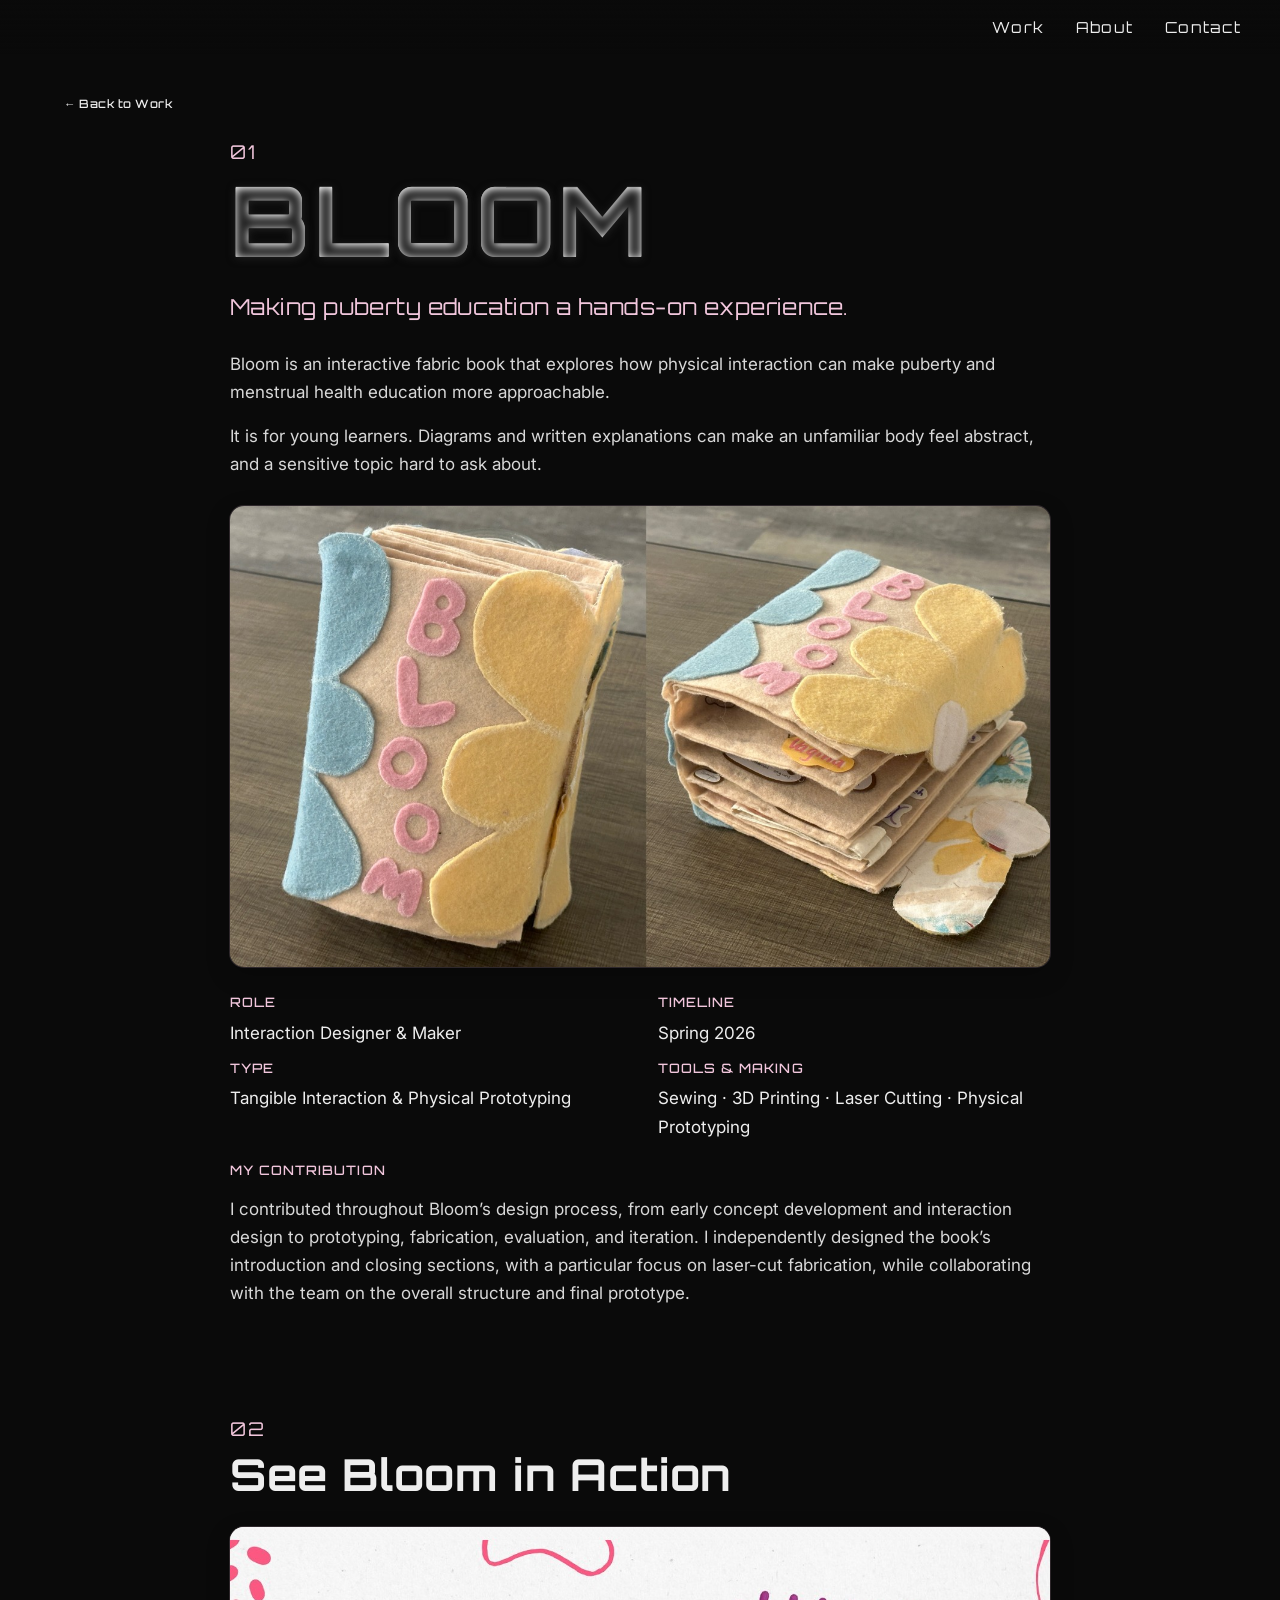
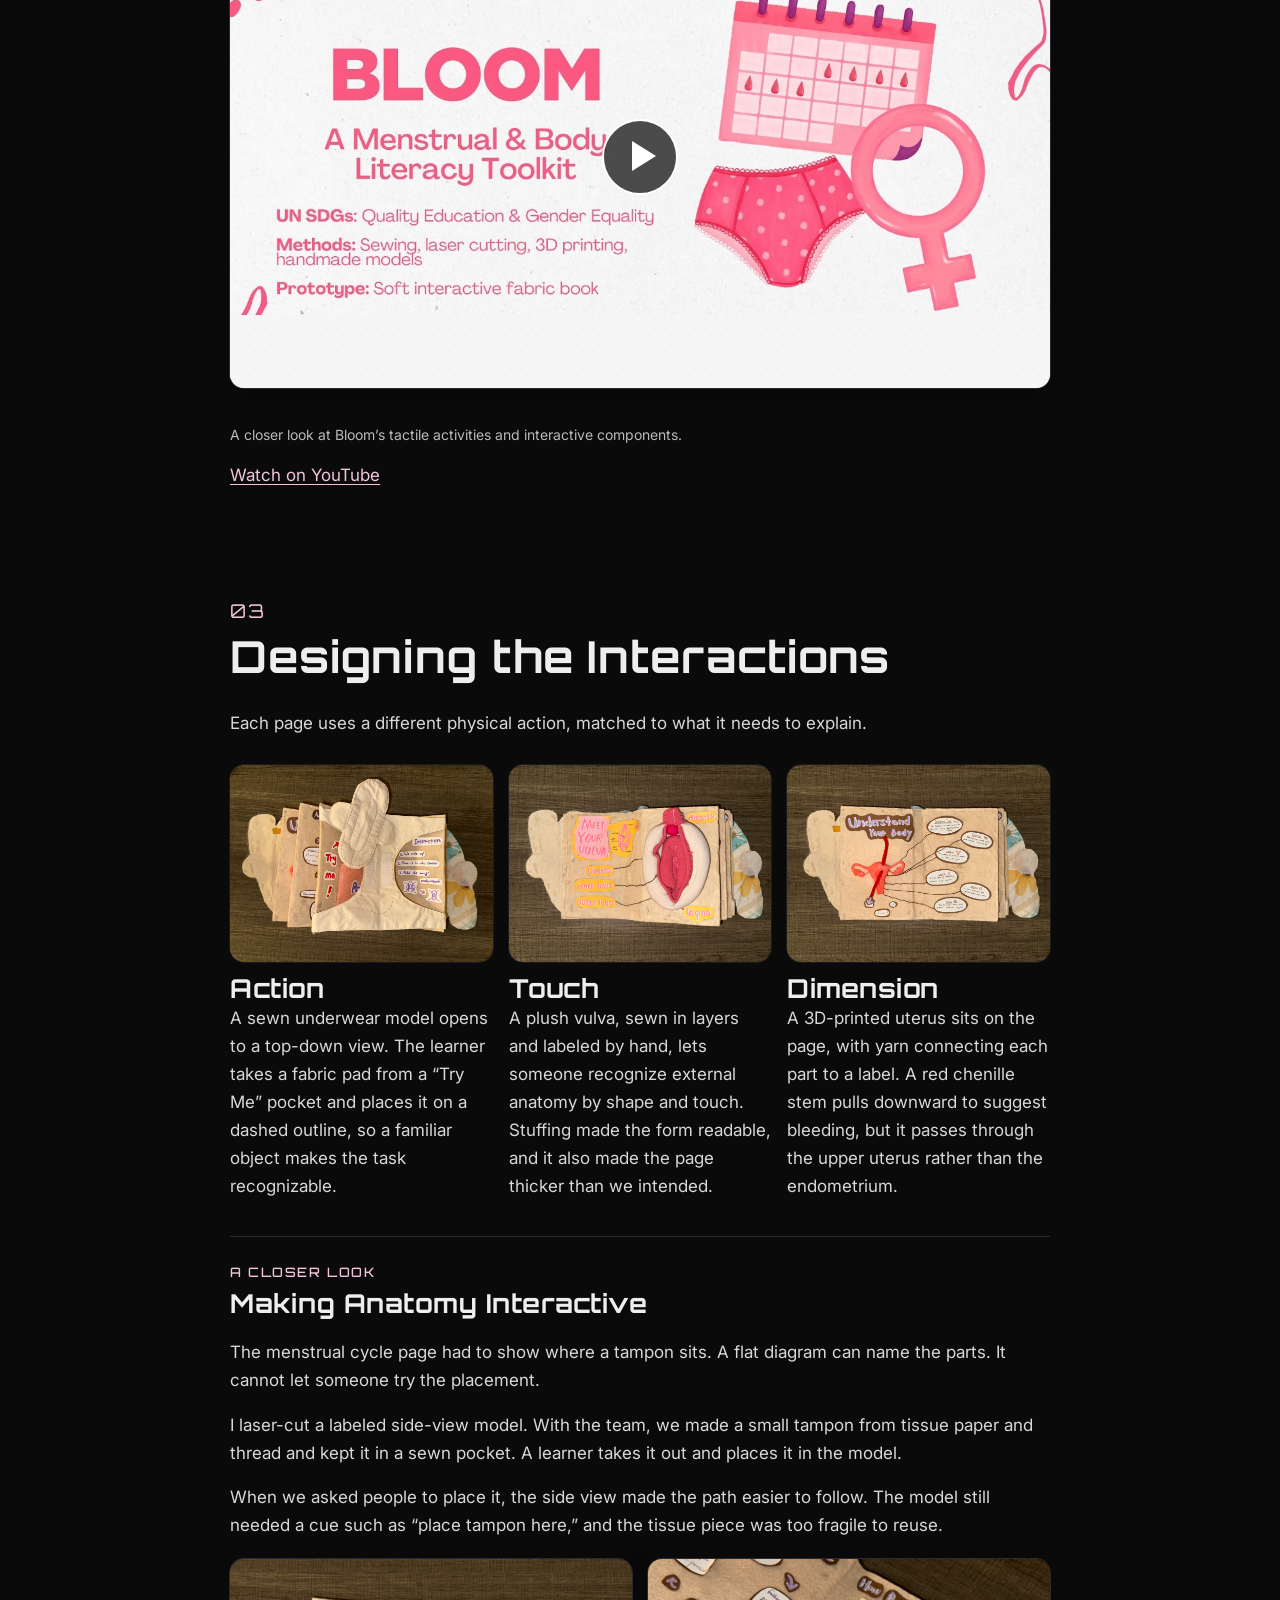
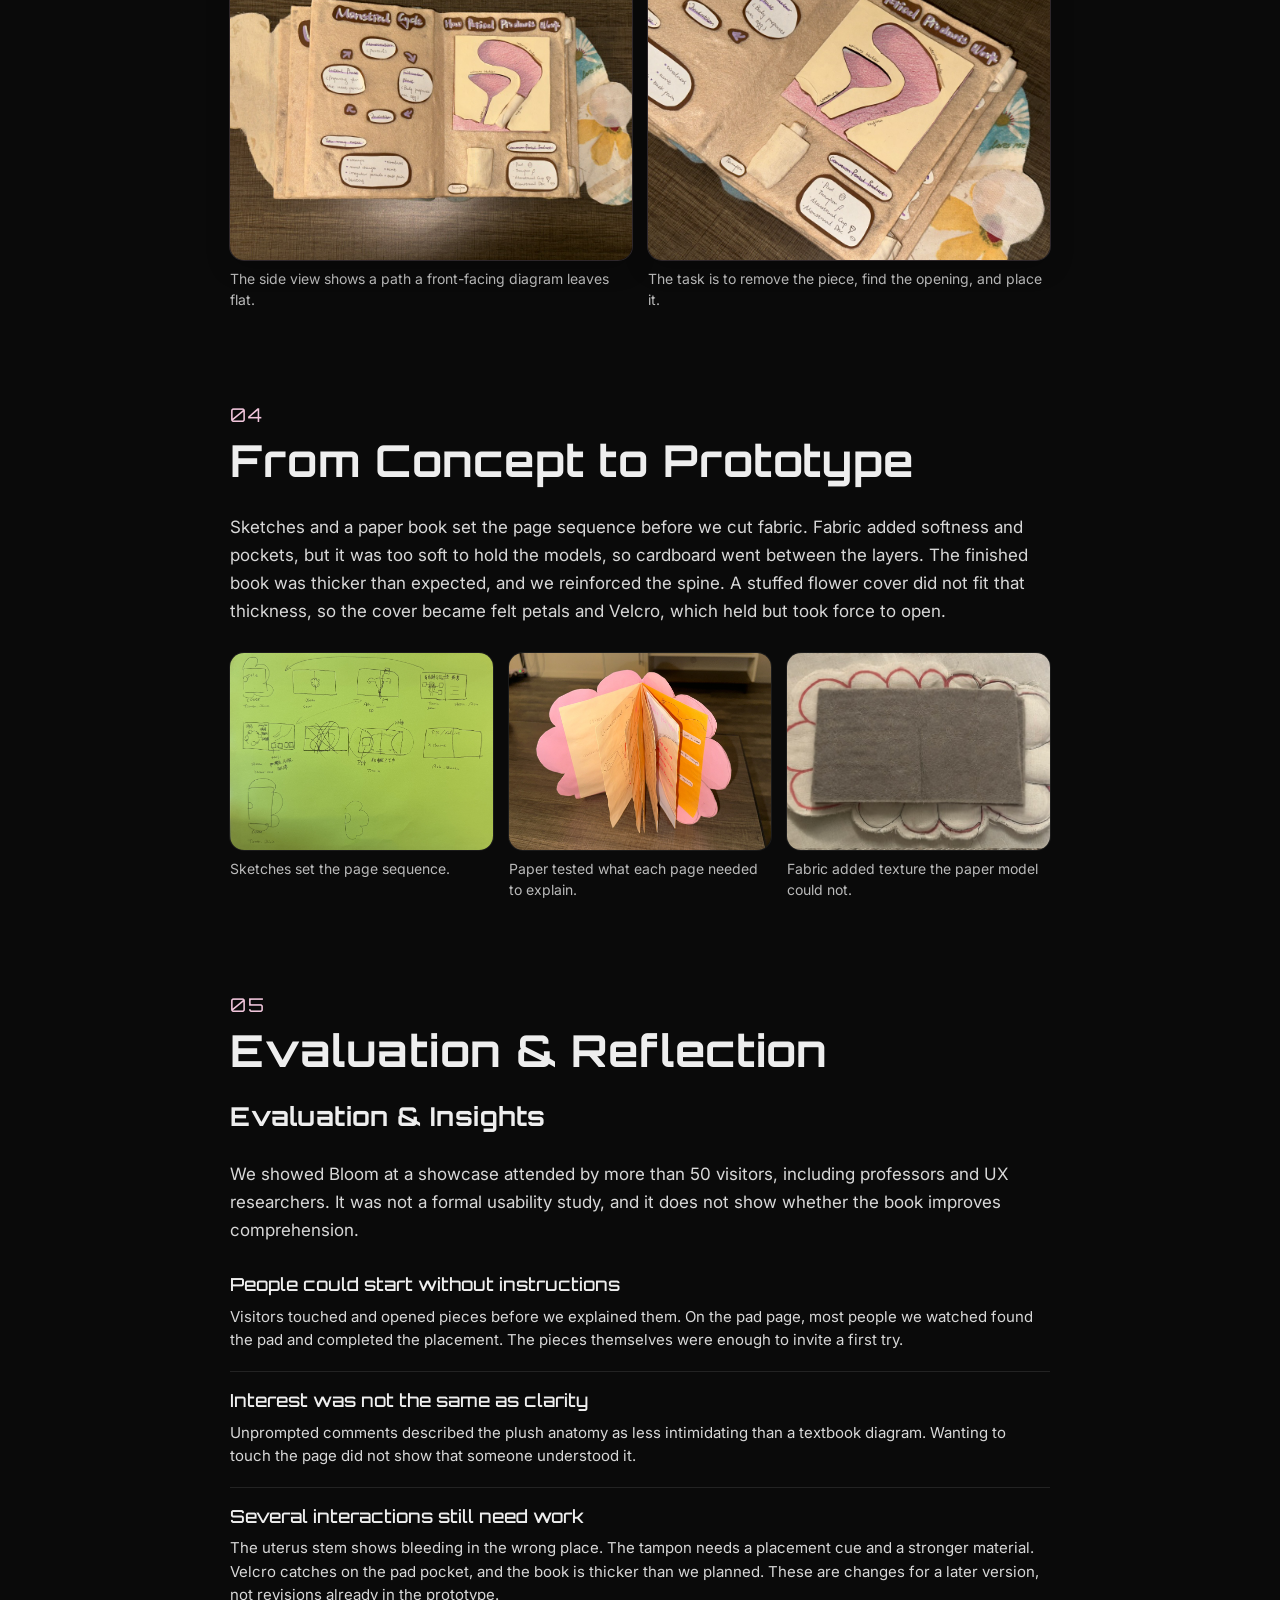
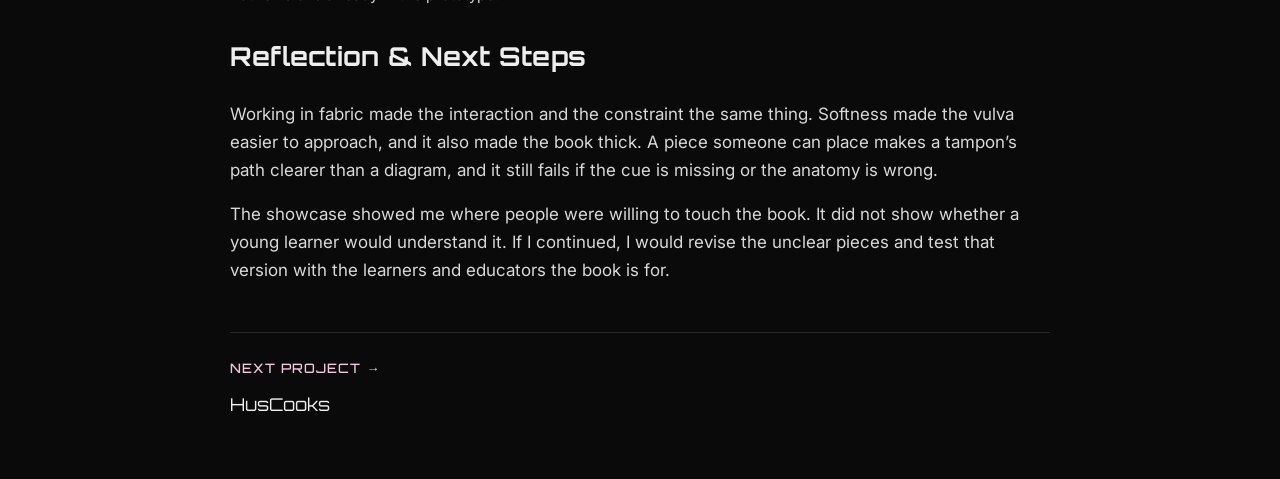
==== commit b3e1ea7b: "ver1finish" ====
--- a/bloom/index.html
+++ b/bloom/index.html
@@ -32,7 +32,7 @@
       </div>
 
       <figure class="bloom-media bloom-media--hero bloom-media--primary" data-slot="bloom-hero">
-        <img src="../assets/placeholders/bloom/bloom-hero.svg" alt="Placeholder for a photograph of the finished Bloom fabric book.">
+        <img src="../assets/bloom/bloom-final-spread-1.jpg" alt="Open Bloom fabric book showing the finished prototype pages and flower cover.">
         <div class="bloom-ph" aria-hidden="true">
           <p class="bloom-ph-label">Bloom — Final Prototype</p>
           <p class="bloom-ph-hint">Open book, showing more than one page.</p>
@@ -91,7 +91,7 @@
       <div class="bloom-trio">
         <figure class="bloom-cell bloom-concept">
           <div class="bloom-media bloom-media--explore bloom-media--soft" data-slot="bloom-pad">
-            <img src="../assets/placeholders/bloom/bloom-underwear-final.svg" alt="Placeholder for the final pad placement interaction on the sewn underwear model." loading="lazy">
+          <img src="../assets/bloom/bloom-try-me-page.jpg" alt="Bloom page with the underwear model and try-me pad placement interaction." loading="lazy">
             <div class="bloom-ph" aria-hidden="true">
               <p class="bloom-ph-label">Pad Placement</p>
               <p class="bloom-ph-hint">Final underwear model and fabric pad.</p>
@@ -102,7 +102,7 @@
         </figure>
         <figure class="bloom-cell bloom-concept">
           <div class="bloom-media bloom-media--explore bloom-media--soft" data-slot="bloom-vulva">
-            <img src="../assets/placeholders/bloom/bloom-vulva-final.svg" alt="Placeholder for the final plush vulva, with layered fabric and handwritten labels." loading="lazy">
+          <img src="../assets/bloom/bloom-vulva-page.jpg" alt="Bloom vulva anatomy page with layered fabric and handwritten labels." loading="lazy">
             <div class="bloom-ph" aria-hidden="true">
               <p class="bloom-ph-label">Plush Vulva</p>
               <p class="bloom-ph-hint">Final soft model with labels.</p>
@@ -113,7 +113,7 @@
         </figure>
         <figure class="bloom-cell bloom-concept">
           <div class="bloom-media bloom-media--explore bloom-media--soft" data-slot="bloom-uterus">
-            <img src="../assets/placeholders/bloom/bloom-uterus-interaction.svg" alt="Placeholder for the final 3D-printed uterus with yarn labels and the red chenille stem." loading="lazy">
+          <img src="../assets/bloom/bloom-body-map-page.jpg" alt="Bloom body map page with layered anatomy labels and tactile diagram details." loading="lazy">
             <div class="bloom-ph" aria-hidden="true">
               <p class="bloom-ph-label">3D-Printed Uterus</p>
               <p class="bloom-ph-hint">Final model, labels, and stem.</p>
@@ -137,7 +137,7 @@
         <div class="bloom-pair">
           <figure class="bloom-cell">
             <div class="bloom-media bloom-media--explore bloom-media--primary" data-slot="bloom-laser-model">
-              <img src="../assets/placeholders/bloom/bloom-laser-cutting.svg" alt="Placeholder for the laser-cut side-view anatomy model with labels." loading="lazy">
+              <img src="../assets/bloom/bloom-cycle-page.jpg" alt="Bloom menstrual cycle page with a laser-cut anatomy model and labels." loading="lazy">
               <div class="bloom-ph" aria-hidden="true">
                 <p class="bloom-ph-label">Laser-Cut Side View</p>
                 <p class="bloom-ph-hint">Labeled model showing where a tampon sits.</p>
@@ -147,7 +147,7 @@
           </figure>
           <figure class="bloom-cell">
             <div class="bloom-media bloom-media--explore bloom-media--primary" data-slot="bloom-tampon">
-              <img src="../assets/placeholders/bloom/bloom-interaction-anatomy.svg" alt="Placeholder for placing the removable tampon into the laser-cut model." loading="lazy">
+              <img src="../assets/bloom/bloom-period-products-page.jpg" alt="Bloom product placement page showing how period products fit and work." loading="lazy">
               <div class="bloom-ph" aria-hidden="true">
                 <p class="bloom-ph-label">Removable Tampon</p>
                 <p class="bloom-ph-hint">Taking the piece from the pocket and placing it.</p>
@@ -170,7 +170,7 @@
       <div class="bloom-trio">
         <figure class="bloom-cell">
           <div class="bloom-media bloom-media--explore bloom-media--soft" data-slot="bloom-sketch">
-            <img src="../assets/placeholders/bloom/bloom-sketch.svg" alt="Placeholder for an early sketch of the Bloom book." loading="lazy">
+            <img src="../assets/bloom/bloom-sketch-board.jpg" alt="Hand-drawn Bloom sketch showing the book layout and tissue anatomy planning." loading="lazy">
             <div class="bloom-ph" aria-hidden="true">
               <p class="bloom-ph-label">Early Sketch</p>
               <p class="bloom-ph-hint">The first drawing of the book.</p>
@@ -180,7 +180,7 @@
         </figure>
         <figure class="bloom-cell">
           <div class="bloom-media bloom-media--explore bloom-media--soft" data-slot="bloom-paper-prototype">
-            <img src="../assets/placeholders/bloom/bloom-paper-prototype.svg" alt="Placeholder for the paper prototype of Bloom." loading="lazy">
+            <img src="../assets/bloom/bloom-book-spread.jpg" alt="Bloom book spread showing folded pages and the final tactile anatomy layout." loading="lazy">
             <div class="bloom-ph" aria-hidden="true">
               <p class="bloom-ph-label">Paper Prototype</p>
               <p class="bloom-ph-hint">Handwritten book used to test layout.</p>
@@ -190,7 +190,7 @@
         </figure>
         <figure class="bloom-cell">
           <div class="bloom-media bloom-media--explore bloom-media--soft" data-slot="bloom-material">
-            <img src="../assets/placeholders/bloom/bloom-material.svg" alt="Placeholder for fabric and material tests." loading="lazy">
+            <img src="../assets/bloom/bloom-material-detail.jpg" alt="Close-up of Bloom's fabric material and tactile booklet construction details." loading="lazy">
             <div class="bloom-ph" aria-hidden="true">
               <p class="bloom-ph-label">Materials</p>
               <p class="bloom-ph-hint">Fabric tests before the final book.</p>
--- a/style.css
+++ b/style.css
@@ -209,7 +209,8 @@
 }
 
 .project-card {
-  background: #1c1c1c;
+  position: relative;
+  background: rgba(28, 28, 28, 0.55);
   padding: 0.9rem 0.9rem 1.2rem;
   border-radius: 10px;
   box-shadow: 0 0 10px rgba(255,255,255,0.1);
@@ -220,6 +221,7 @@
   display: flex;
   flex-direction: column;
   align-items: center;
+  transition: transform 0.3s cubic-bezier(.4,2,.6,1), box-shadow 0.3s cubic-bezier(.4,2,.6,1);
 }
 
 .project-thumb {
@@ -229,7 +231,6 @@
   border-radius: 8px;
   overflow: hidden;
   box-shadow: 0 0 10px rgba(255,255,255,0.08);
-  transition: transform 0.3s cubic-bezier(.4,2,.6,1), box-shadow 0.3s cubic-bezier(.4,2,.6,1);
   max-width: 90%;
   margin: 0 auto;
 }
@@ -256,6 +257,10 @@
   object-position: center top;
   opacity: 1;
   filter: none;
+}
+
+.project-card--creative-starter .project-thumb img {
+  opacity: 0.8;
 }
 
 .project-title {
@@ -686,26 +691,22 @@
   animation: none;
 }
 
-@keyframes projectCardPulse {
-  0% {
-    box-shadow: 0 0 0px #f1c6dc, 0 0 0px #fff;
-    transform: scale(1);
-  }
-  50% {
-    box-shadow: 0 0 16px #f1c6dc, 0 0 24px #fff;
-    transform: scale(1.04);
-  }
-  100% {
-    box-shadow: 0 0 0px #f1c6dc, 0 0 0px #fff;
-    transform: scale(1);
-  }
-}
-
-.project-thumb:hover,
-.project-thumb:focus-within {
+.project-card:hover,
+.project-card:focus-visible {
   transform: scale(1.08);
   z-index: 1;
-  animation: projectCardPulse 1.2s cubic-bezier(.4,2,.6,1);
+  box-shadow: 0 0 16px rgba(241, 198, 220, 0.6), 0 0 24px rgba(255, 255, 255, 0.25);
+}
+
+@media (prefers-reduced-motion: reduce) {
+  .project-card {
+    transition: none;
+  }
+
+  .project-card:hover,
+  .project-card:focus-visible {
+    transform: none;
+  }
 }
 
 .project-detail {
@@ -2769,6 +2770,95 @@
   font-style: italic;
 }
 
+/* Creative Starter: Bloom's sheet, type scale, captions, and video component. */
+.creative-starter-page .bloom-project-title {
+  overflow-wrap: anywhere;
+}
+
+.creative-starter-page .creative-starter-copy {
+  display: flex;
+  flex-direction: column;
+  gap: 16px;
+}
+
+.creative-starter-page .creative-starter-zoom {
+  display: block;
+  cursor: zoom-in;
+}
+
+.creative-starter-page .creative-starter-zoom:focus-visible {
+  outline: 2px solid #f1c6dc;
+  outline-offset: 3px;
+}
+
+.creative-starter-page .creative-starter-shot img {
+  display: block;
+  width: 100%;
+  height: 100%;
+  object-fit: contain;
+}
+
+.creative-starter-page .bloom-sheet .creative-starter-video .bloom-video-fallback {
+  margin: 12px 0 0;
+}
+
+.creative-starter-page .creative-starter-flow {
+  display: flex;
+  flex-wrap: wrap;
+  align-items: center;
+  gap: 8px 16px;
+  margin: 0;
+  padding: 0;
+  list-style: none;
+}
+
+.creative-starter-page .creative-starter-flow li {
+  display: flex;
+  align-items: center;
+  gap: 12px;
+}
+
+.creative-starter-page .creative-starter-flow li + li::before {
+  content: "\2192";
+  color: rgba(255, 255, 255, 0.5);
+}
+
+.creative-starter-page .husk-lightbox {
+  box-sizing: border-box;
+}
+
+.creative-starter-page .husk-lightbox-close {
+  margin: 0;
+  padding: 0.45rem 0.85rem;
+  border: 0;
+  border-radius: 8px;
+  background: #f1c6dc;
+  color: #0a0a0a;
+  font-family: 'Orbitron', sans-serif;
+  font-size: 12px;
+  font-weight: 500;
+  letter-spacing: 0.08em;
+  text-transform: uppercase;
+  cursor: pointer;
+}
+
+@media (max-width: 700px) {
+  .creative-starter-page .creative-starter-flow {
+    flex-direction: column;
+    align-items: flex-start;
+  }
+
+  .creative-starter-page .creative-starter-flow li {
+    flex-direction: column;
+    align-items: flex-start;
+    gap: 8px;
+  }
+
+  .creative-starter-page .creative-starter-flow li + li::before {
+    content: "\2193";
+  }
+}
+
 @media (max-width: 700px) {
   .farestart-page .farestart-logo-grid {
     grid-template-columns: minmax(0, 1fr);
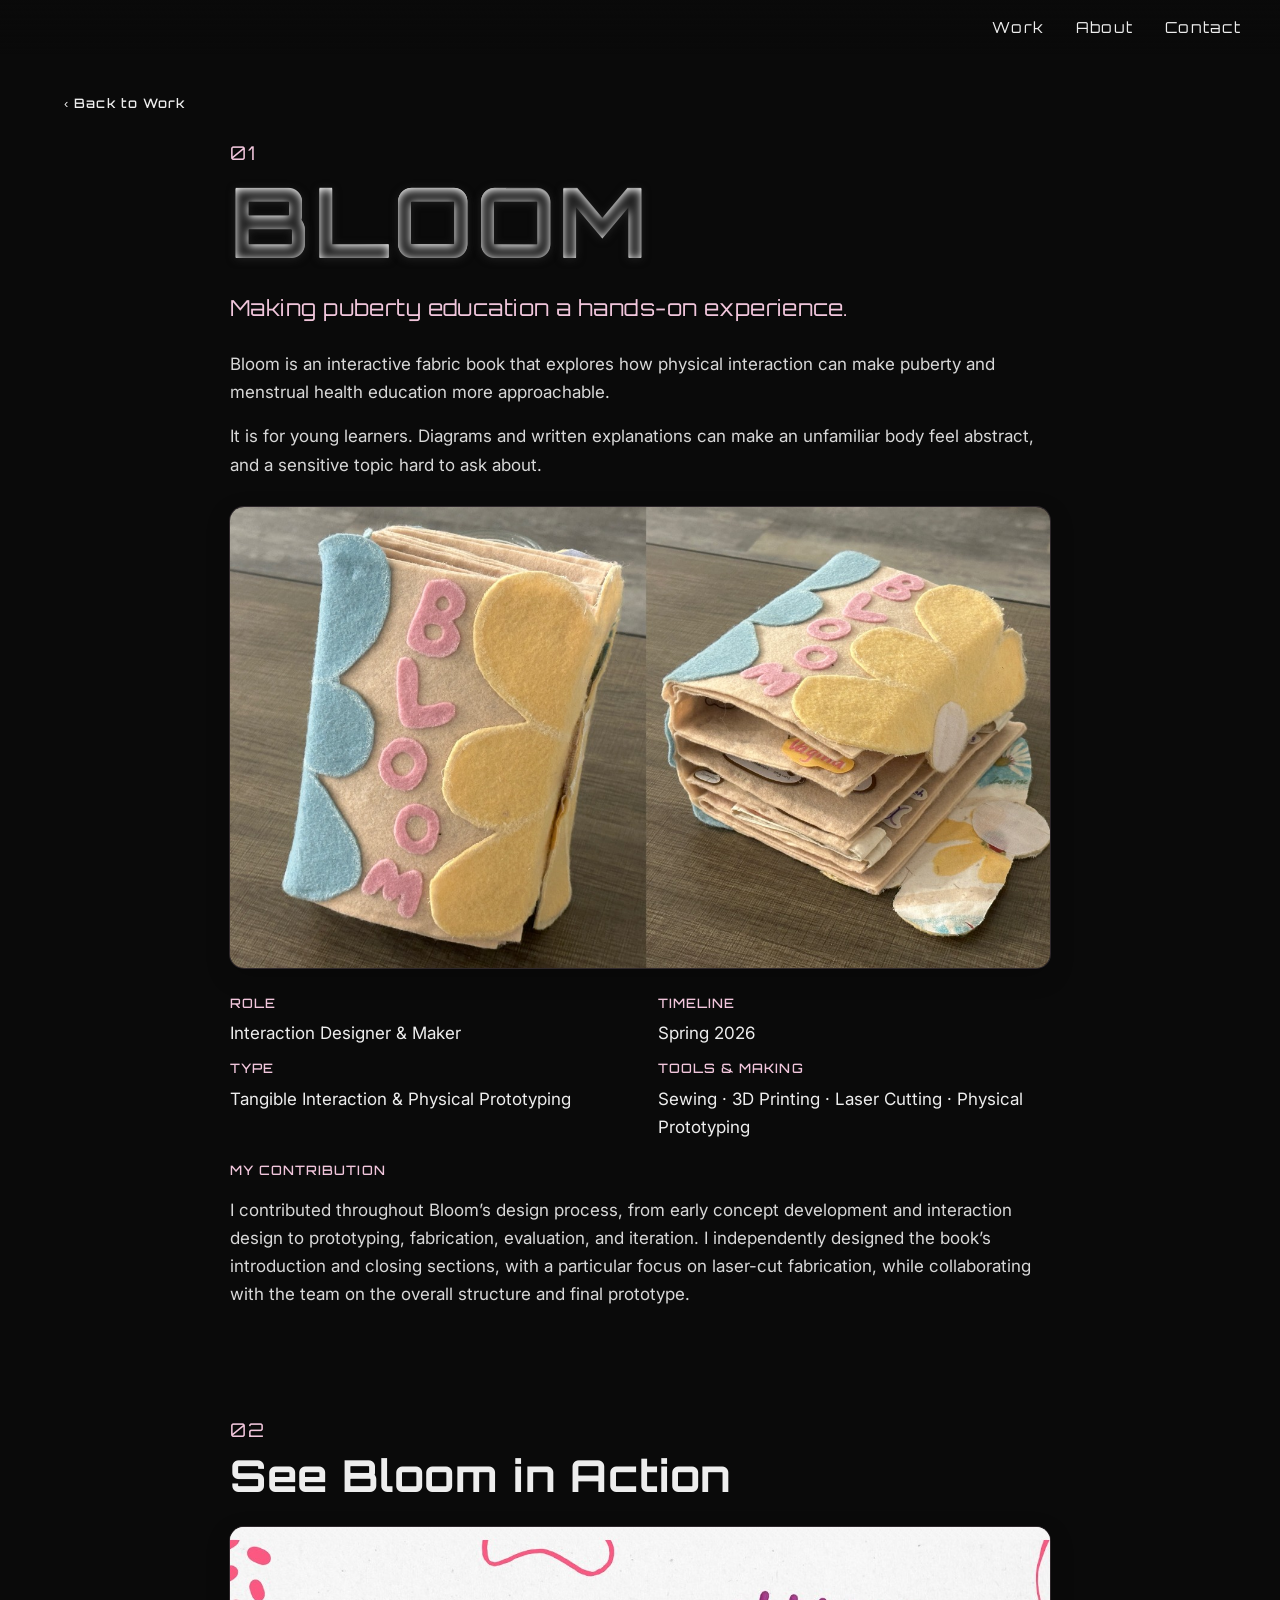
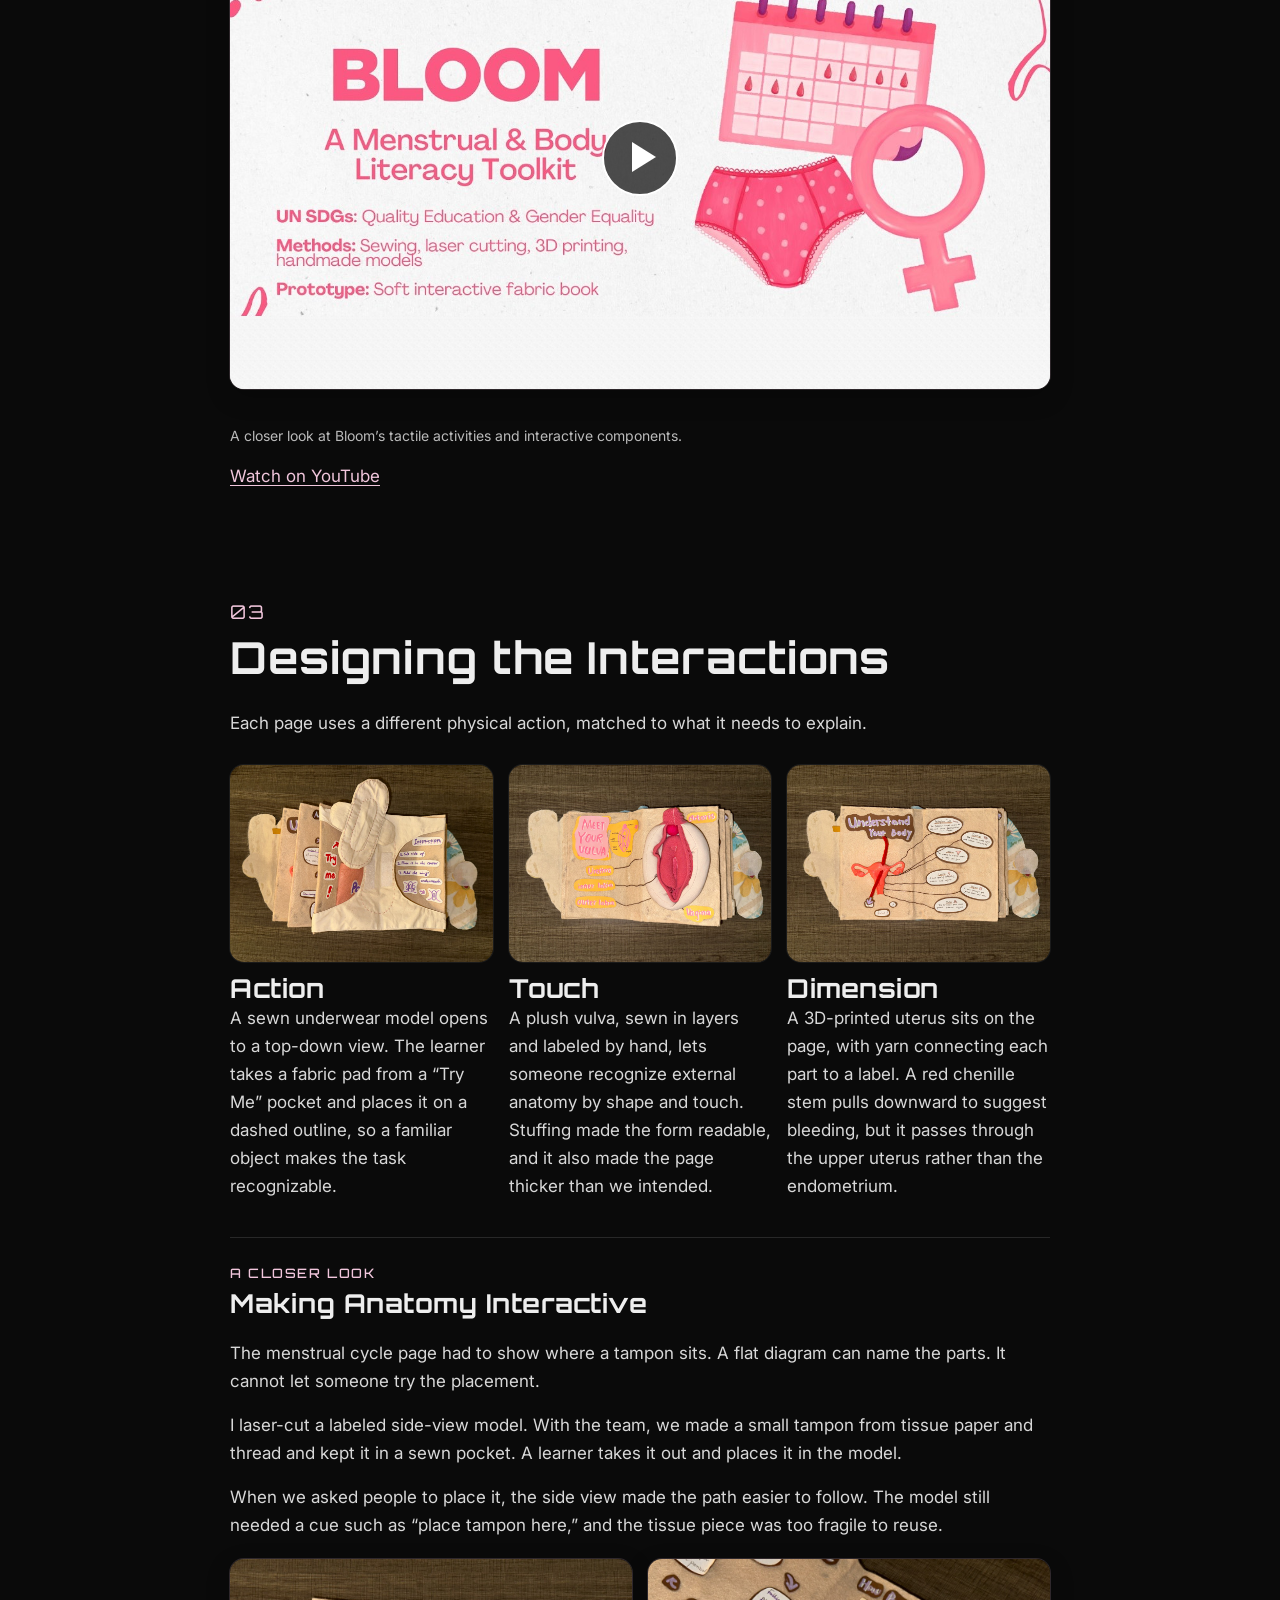
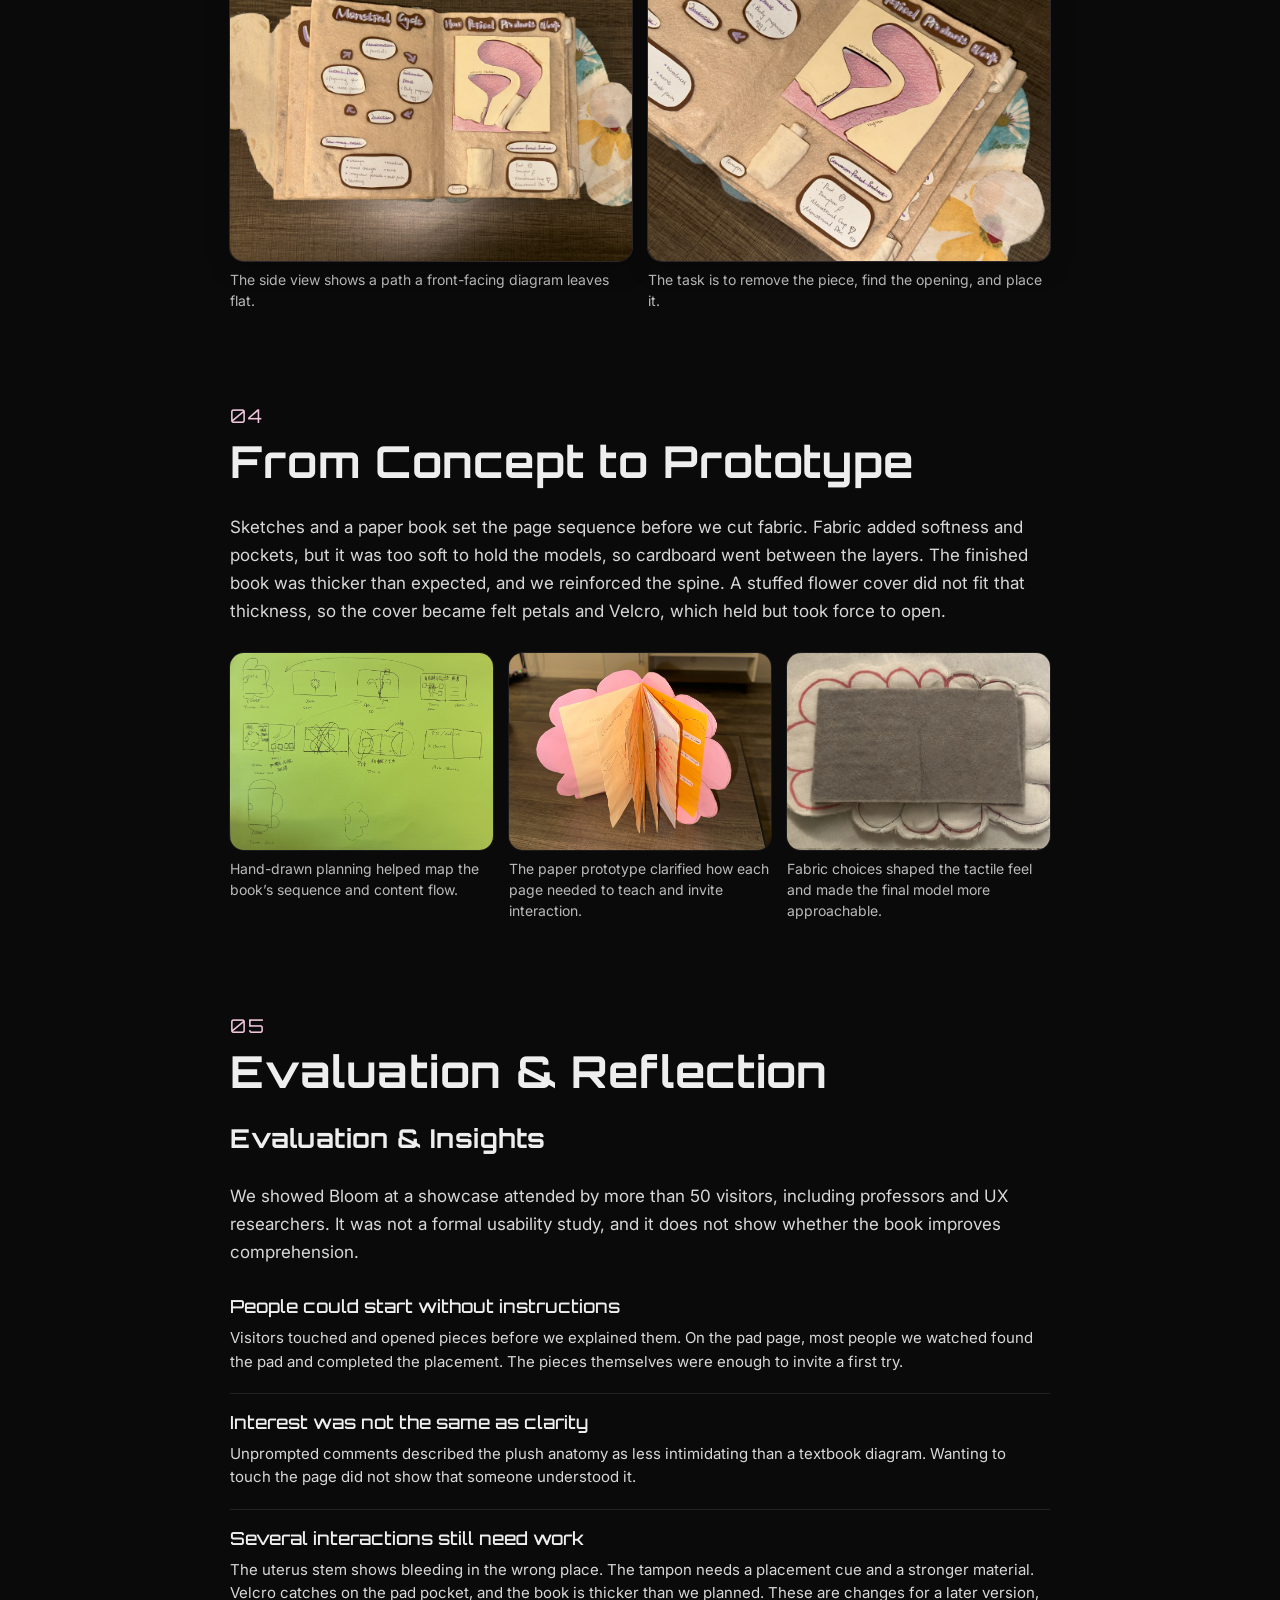
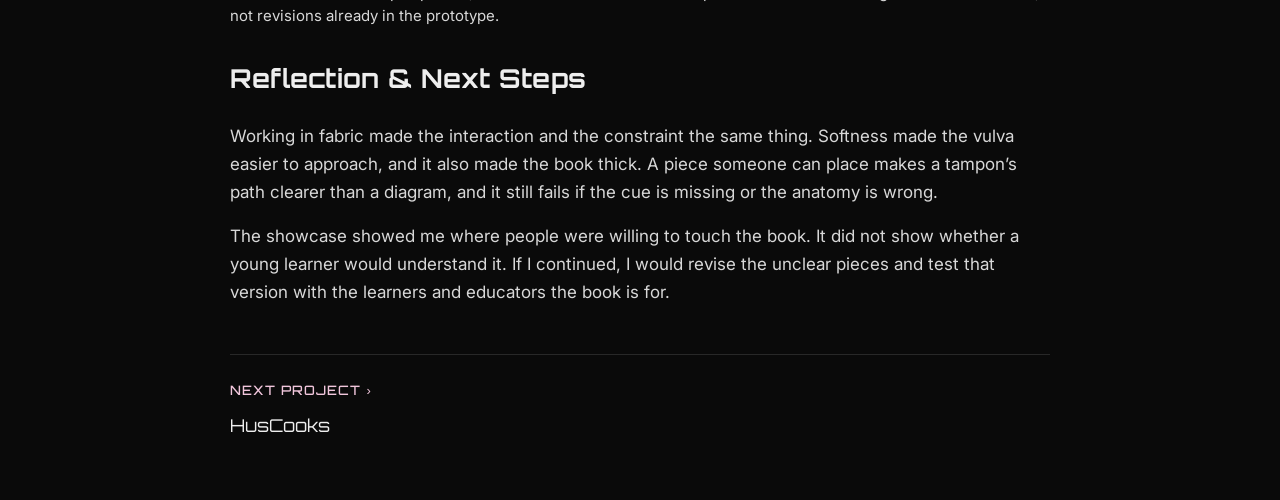
==== commit f7f5eac4: "ver1" ====
--- a/bloom/index.html
+++ b/bloom/index.html
@@ -18,7 +18,7 @@
 
   <main class="bloom">
     <img src="../assets/IMG_3093.PNG" alt="" class="bloom-wave">
-    <a href="../index.html#project" class="back-projects bloom-back">← Back to Work</a>
+    <a href="../index.html#project" class="back-projects bloom-back">‹ Back to Work</a>
 
     <section class="bloom-sheet bloom-overview" id="overview" aria-labelledby="bloom-title">
       <div class="husk-heading">
@@ -176,27 +176,27 @@
               <p class="bloom-ph-hint">The first drawing of the book.</p>
             </div>
           </div>
-          <figcaption class="bloom-real-caption">Sketches set the page sequence.</figcaption>
+          <figcaption class="bloom-real-caption">Hand-drawn planning helped map the book’s sequence and content flow.</figcaption>
         </figure>
         <figure class="bloom-cell">
           <div class="bloom-media bloom-media--explore bloom-media--soft" data-slot="bloom-paper-prototype">
             <img src="../assets/bloom/bloom-book-spread.jpg" alt="Bloom book spread showing folded pages and the final tactile anatomy layout." loading="lazy">
             <div class="bloom-ph" aria-hidden="true">
               <p class="bloom-ph-label">Paper Prototype</p>
-              <p class="bloom-ph-hint">Handwritten book used to test layout.</p>
-            </div>
-          </div>
-          <figcaption class="bloom-real-caption">Paper tested what each page needed to explain.</figcaption>
+              <p class="bloom-ph-hint">The first test of sequencing and layout.</p>
+            </div>
+          </div>
+          <figcaption class="bloom-real-caption">The paper prototype clarified how each page needed to teach and invite interaction.</figcaption>
         </figure>
         <figure class="bloom-cell">
           <div class="bloom-media bloom-media--explore bloom-media--soft" data-slot="bloom-material">
             <img src="../assets/bloom/bloom-material-detail.jpg" alt="Close-up of Bloom's fabric material and tactile booklet construction details." loading="lazy">
             <div class="bloom-ph" aria-hidden="true">
               <p class="bloom-ph-label">Materials</p>
-              <p class="bloom-ph-hint">Fabric tests before the final book.</p>
-            </div>
-          </div>
-          <figcaption class="bloom-real-caption">Fabric added texture the paper model could not.</figcaption>
+              <p class="bloom-ph-hint">Texture, thickness, and tactile choices in the final build.</p>
+            </div>
+          </div>
+          <figcaption class="bloom-real-caption">Fabric choices shaped the tactile feel and made the final model more approachable.</figcaption>
         </figure>
       </div>
     </section>
@@ -232,7 +232,7 @@
     </section>
 
     <a class="bloom-next" href="../projects/cooking.html">
-      <span class="bloom-small-label">Next project →</span>
+      <span class="bloom-small-label">Next project ›</span>
       <span class="bloom-next-title">HusCooks</span>
     </a>
   </main>
--- a/style.css
+++ b/style.css
@@ -456,6 +456,20 @@
   letter-spacing: 0.09em;
 }
 
+.contact-social-links {
+  display: flex;
+  flex-direction: column;
+  align-items: flex-end;
+  gap: 0.6rem;
+  width: min(100%, 400px);
+  margin: 1.25rem auto 0;
+}
+
+.contact-social-links .resume-text {
+  margin-top: 0;
+  font-size: 0.72rem;
+}
+
 .projects {
   padding: 2.6rem 2rem 4rem;
 }
@@ -776,9 +790,11 @@
   border: none;
   box-shadow: none;
   color: #eee;
-  font-size: 0.72rem;
+  font-family: 'Orbitron', sans-serif;
+  font-size: 13px;
+  line-height: 1.2;
   font-weight: 500;
-  letter-spacing: 0.04em;
+  letter-spacing: 0.08em;
   text-decoration: none;
   cursor: pointer;
 }
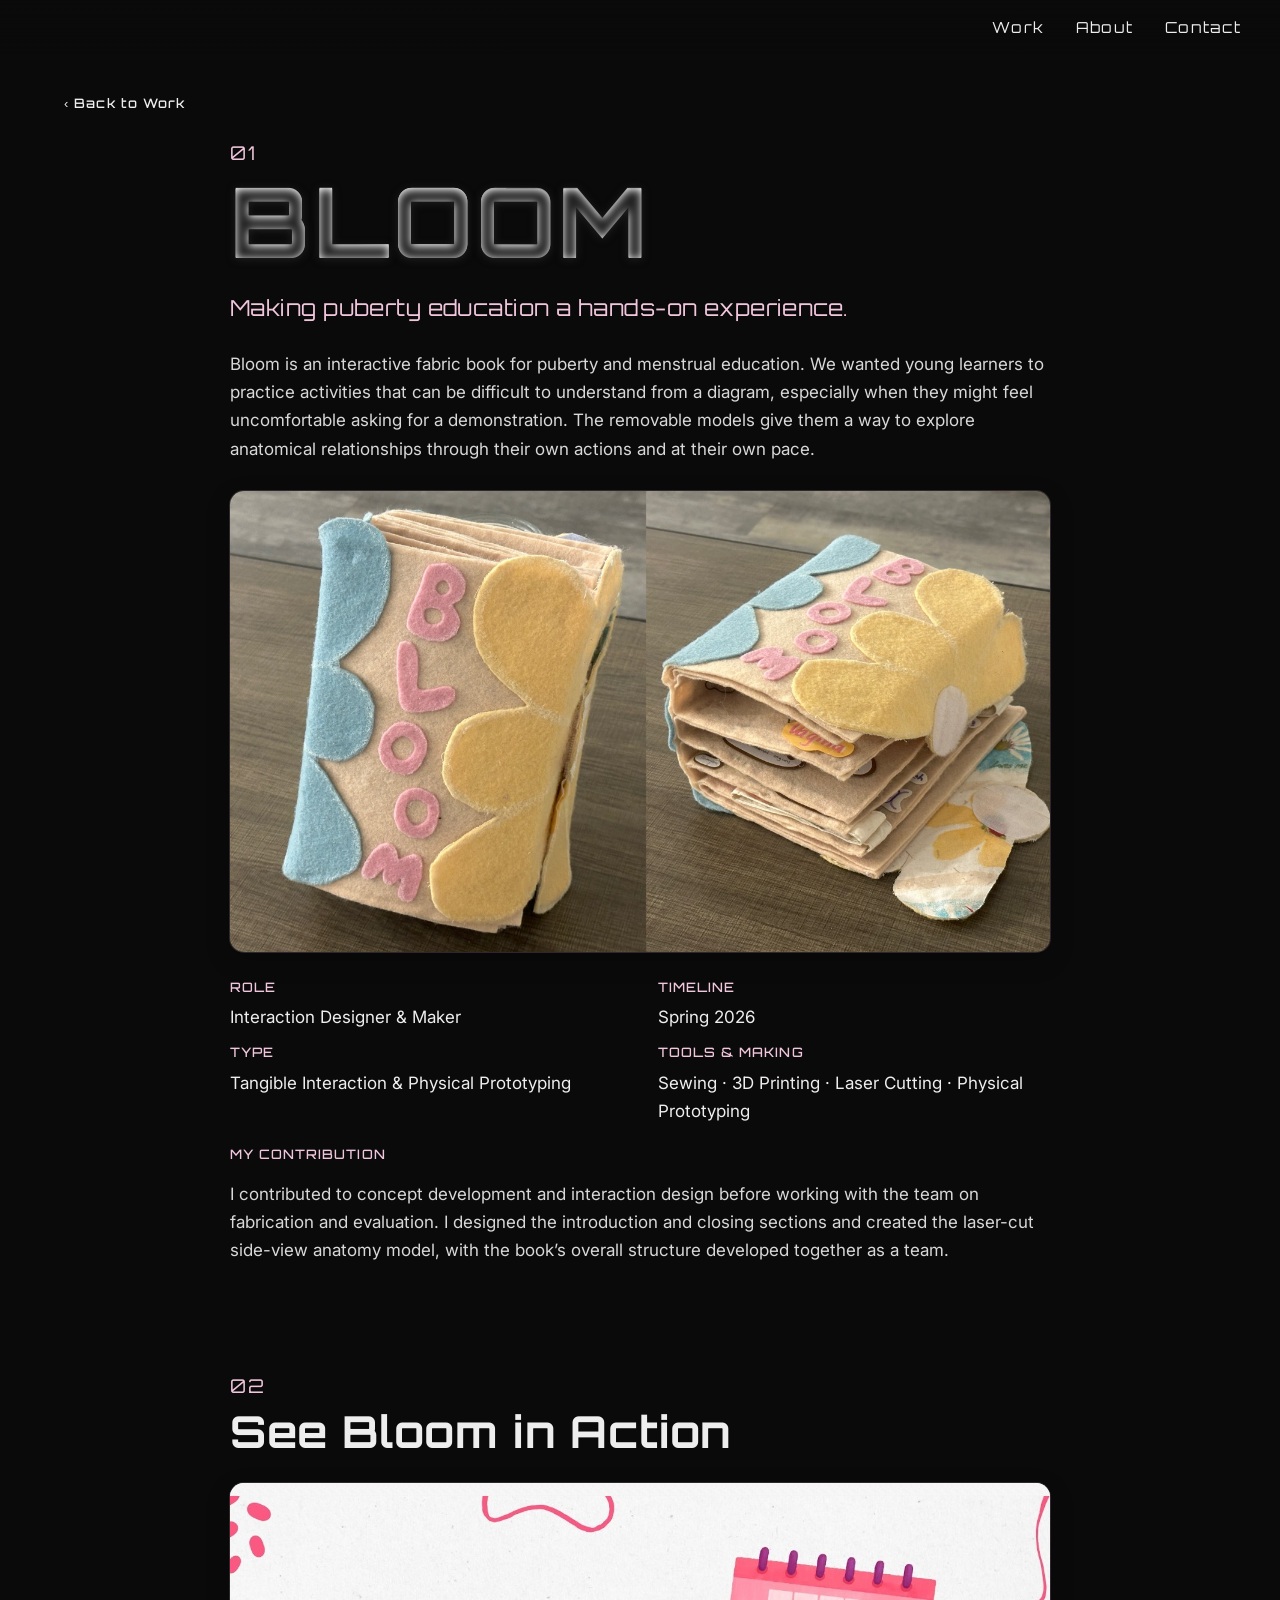
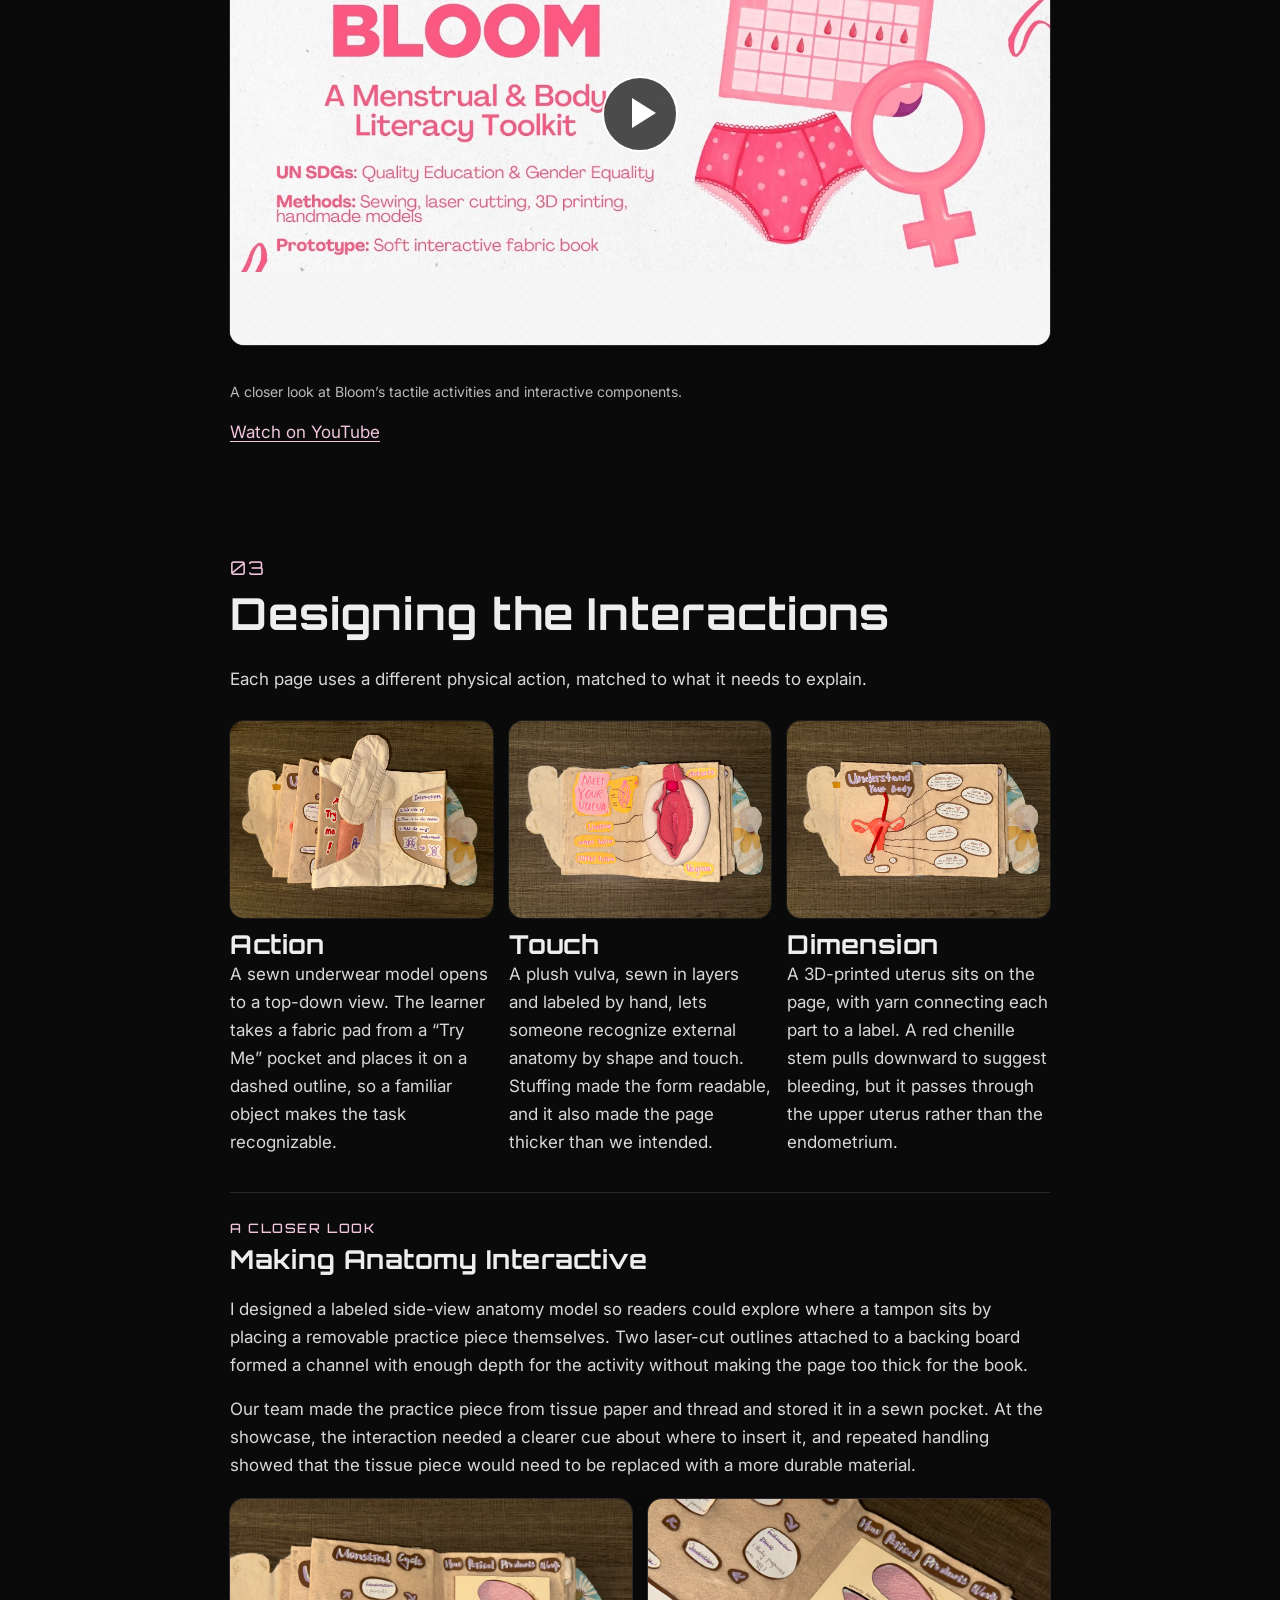
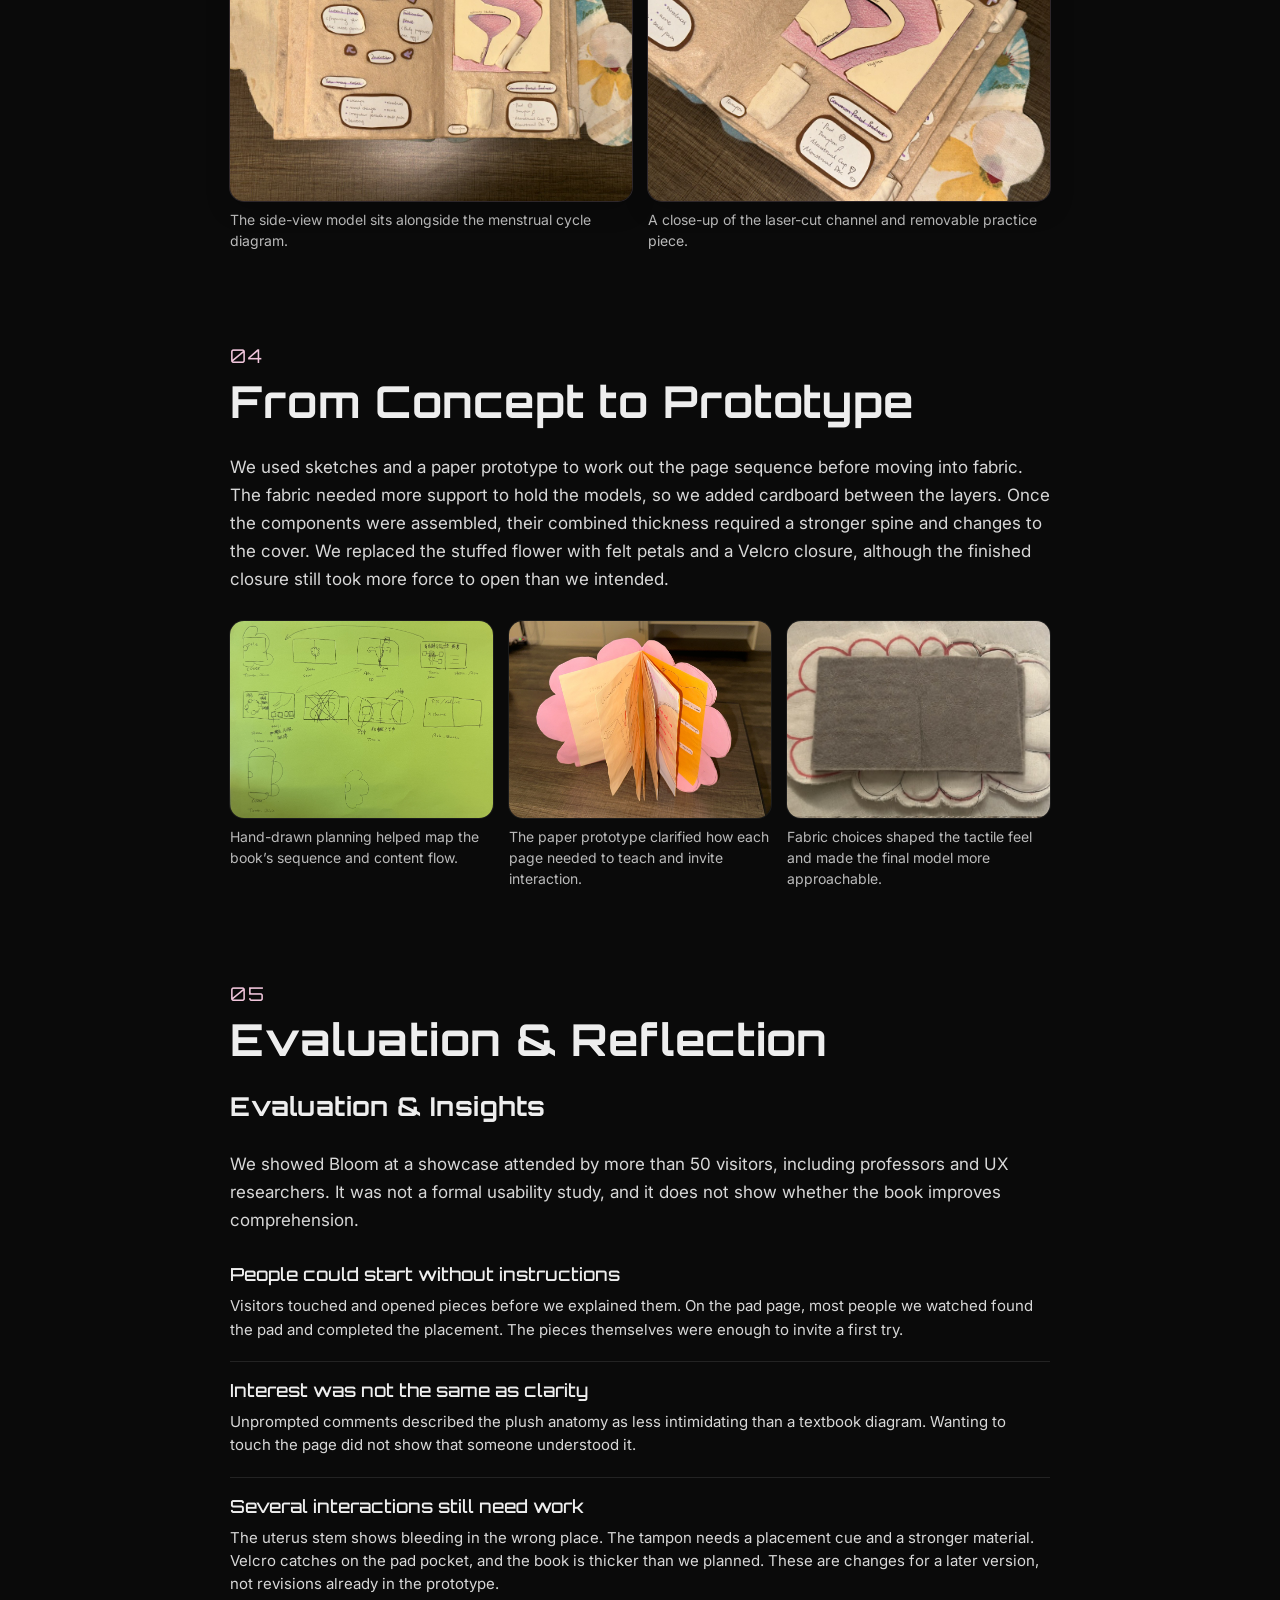
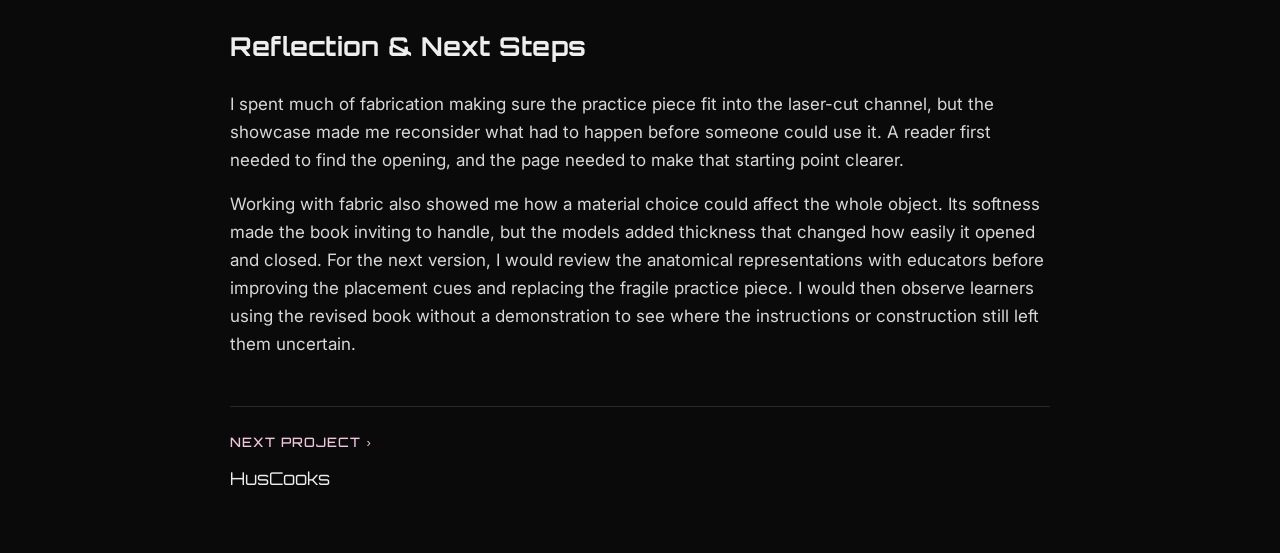
==== commit 35a69964: "v2" ====
--- a/bloom/index.html
+++ b/bloom/index.html
@@ -27,8 +27,7 @@
       </div>
       <p class="bloom-subsection-title bloom-hero-sub">Making puberty education a hands-on experience.</p>
       <div class="bloom-body">
-        <p>Bloom is an interactive fabric book that explores how physical interaction can make puberty and menstrual health education more approachable.</p>
-        <p>It is for young learners. Diagrams and written explanations can make an unfamiliar body feel abstract, and a sensitive topic hard to ask about.</p>
+        <p>Bloom is an interactive fabric book for puberty and menstrual education. We wanted young learners to practice activities that can be difficult to understand from a diagram, especially when they might feel uncomfortable asking for a demonstration. The removable models give them a way to explore anatomical relationships through their own actions and at their own pace.</p>
       </div>
 
       <figure class="bloom-media bloom-media--hero bloom-media--primary" data-slot="bloom-hero">
@@ -60,7 +59,7 @@
         </dl>
         <div class="bloom-contrib">
           <h3 class="bloom-small-label">My contribution</h3>
-          <p class="bloom-body">I contributed throughout Bloom’s design process, from early concept development and interaction design to prototyping, fabrication, evaluation, and iteration. I independently designed the book’s introduction and closing sections, with a particular focus on laser-cut fabrication, while collaborating with the team on the overall structure and final prototype.</p>
+          <p class="bloom-body">I contributed to concept development and interaction design before working with the team on fabrication and evaluation. I designed the introduction and closing sections and created the laser-cut side-view anatomy model, with the book’s overall structure developed together as a team.</p>
         </div>
       </div>
     </section>
@@ -130,9 +129,8 @@
           <h3 class="bloom-subsection-title">Making Anatomy Interactive</h3>
         </div>
         <div class="bloom-body">
-          <p>The menstrual cycle page had to show where a tampon sits. A flat diagram can name the parts. It cannot let someone try the placement.</p>
-          <p>I laser-cut a labeled side-view model. With the team, we made a small tampon from tissue paper and thread and kept it in a sewn pocket. A learner takes it out and places it in the model.</p>
-          <p>When we asked people to place it, the side view made the path easier to follow. The model still needed a cue such as “place tampon here,” and the tissue piece was too fragile to reuse.</p>
+          <p>I designed a labeled side-view anatomy model so readers could explore where a tampon sits by placing a removable practice piece themselves. Two laser-cut outlines attached to a backing board formed a channel with enough depth for the activity without making the page too thick for the book.</p>
+          <p>Our team made the practice piece from tissue paper and thread and stored it in a sewn pocket. At the showcase, the interaction needed a clearer cue about where to insert it, and repeated handling showed that the tissue piece would need to be replaced with a more durable material.</p>
         </div>
         <div class="bloom-pair">
           <figure class="bloom-cell">
@@ -143,7 +141,7 @@
                 <p class="bloom-ph-hint">Labeled model showing where a tampon sits.</p>
               </div>
             </div>
-            <figcaption class="bloom-real-caption">The side view shows a path a front-facing diagram leaves flat.</figcaption>
+            <figcaption class="bloom-real-caption">The side-view model sits alongside the menstrual cycle diagram.</figcaption>
           </figure>
           <figure class="bloom-cell">
             <div class="bloom-media bloom-media--explore bloom-media--primary" data-slot="bloom-tampon">
@@ -153,7 +151,7 @@
                 <p class="bloom-ph-hint">Taking the piece from the pocket and placing it.</p>
               </div>
             </div>
-            <figcaption class="bloom-real-caption">The task is to remove the piece, find the opening, and place it.</figcaption>
+            <figcaption class="bloom-real-caption">A close-up of the laser-cut channel and removable practice piece.</figcaption>
           </figure>
         </div>
       </div>
@@ -165,7 +163,7 @@
         <h2 id="prototype-heading" class="bloom-section-title">From Concept to Prototype</h2>
       </div>
       <div class="bloom-body">
-        <p>Sketches and a paper book set the page sequence before we cut fabric. Fabric added softness and pockets, but it was too soft to hold the models, so cardboard went between the layers. The finished book was thicker than expected, and we reinforced the spine. A stuffed flower cover did not fit that thickness, so the cover became felt petals and Velcro, which held but took force to open.</p>
+        <p>We used sketches and a paper prototype to work out the page sequence before moving into fabric. The fabric needed more support to hold the models, so we added cardboard between the layers. Once the components were assembled, their combined thickness required a stronger spine and changes to the cover. We replaced the stuffed flower with felt petals and a Velcro closure, although the finished closure still took more force to open than we intended.</p>
       </div>
       <div class="bloom-trio">
         <figure class="bloom-cell">
@@ -226,8 +224,8 @@
       </div>
       <h3 class="bloom-subsection-title">Reflection &amp; Next Steps</h3>
       <div class="bloom-body">
-        <p>Working in fabric made the interaction and the constraint the same thing. Softness made the vulva easier to approach, and it also made the book thick. A piece someone can place makes a tampon’s path clearer than a diagram, and it still fails if the cue is missing or the anatomy is wrong.</p>
-        <p>The showcase showed me where people were willing to touch the book. It did not show whether a young learner would understand it. If I continued, I would revise the unclear pieces and test that version with the learners and educators the book is for.</p>
+        <p>I spent much of fabrication making sure the practice piece fit into the laser-cut channel, but the showcase made me reconsider what had to happen before someone could use it. A reader first needed to find the opening, and the page needed to make that starting point clearer.</p>
+        <p>Working with fabric also showed me how a material choice could affect the whole object. Its softness made the book inviting to handle, but the models added thickness that changed how easily it opened and closed. For the next version, I would review the anatomical representations with educators before improving the placement cues and replacing the fragile practice piece. I would then observe learners using the revised book without a demonstration to see where the instructions or construction still left them uncertain.</p>
       </div>
     </section>
 
--- a/style.css
+++ b/style.css
@@ -479,6 +479,7 @@
 }
 
 .contact {
+  position: relative;
   transition: transform 0.3s ease;
   cursor: pointer;
 }
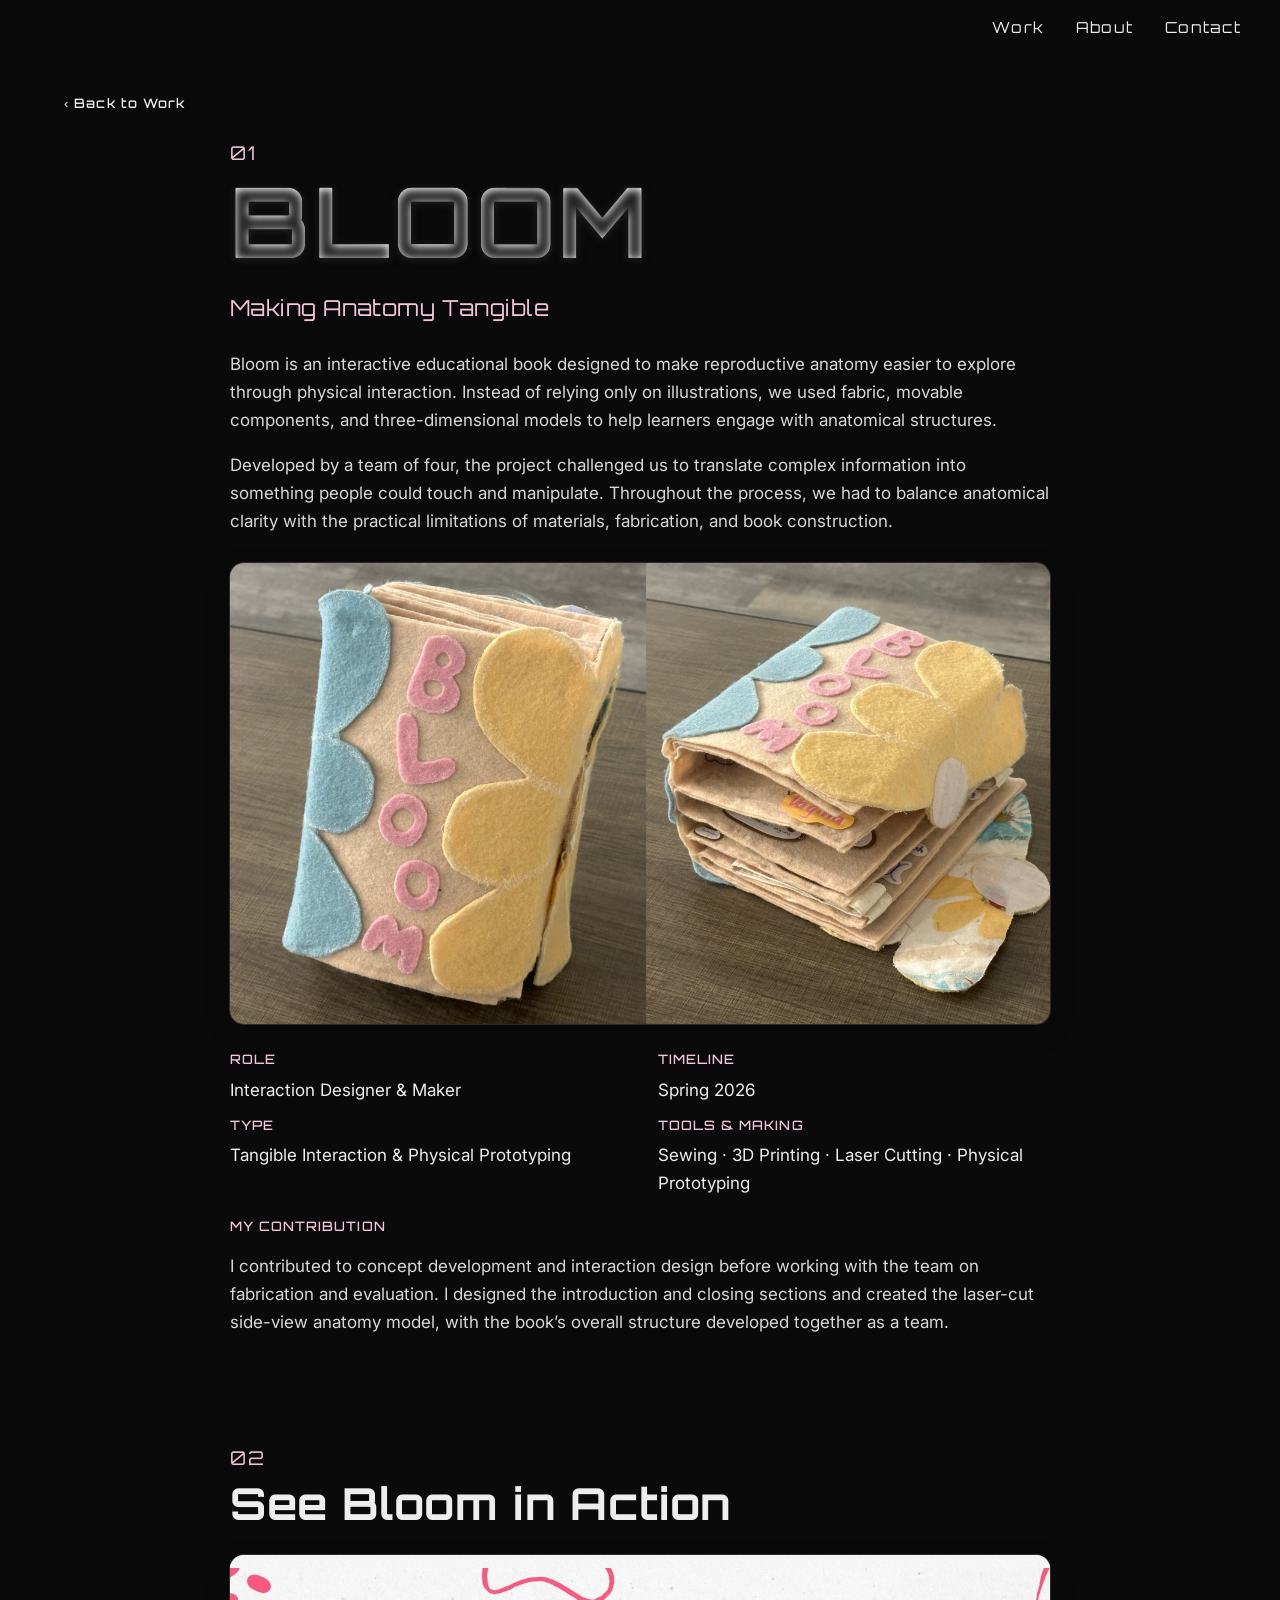
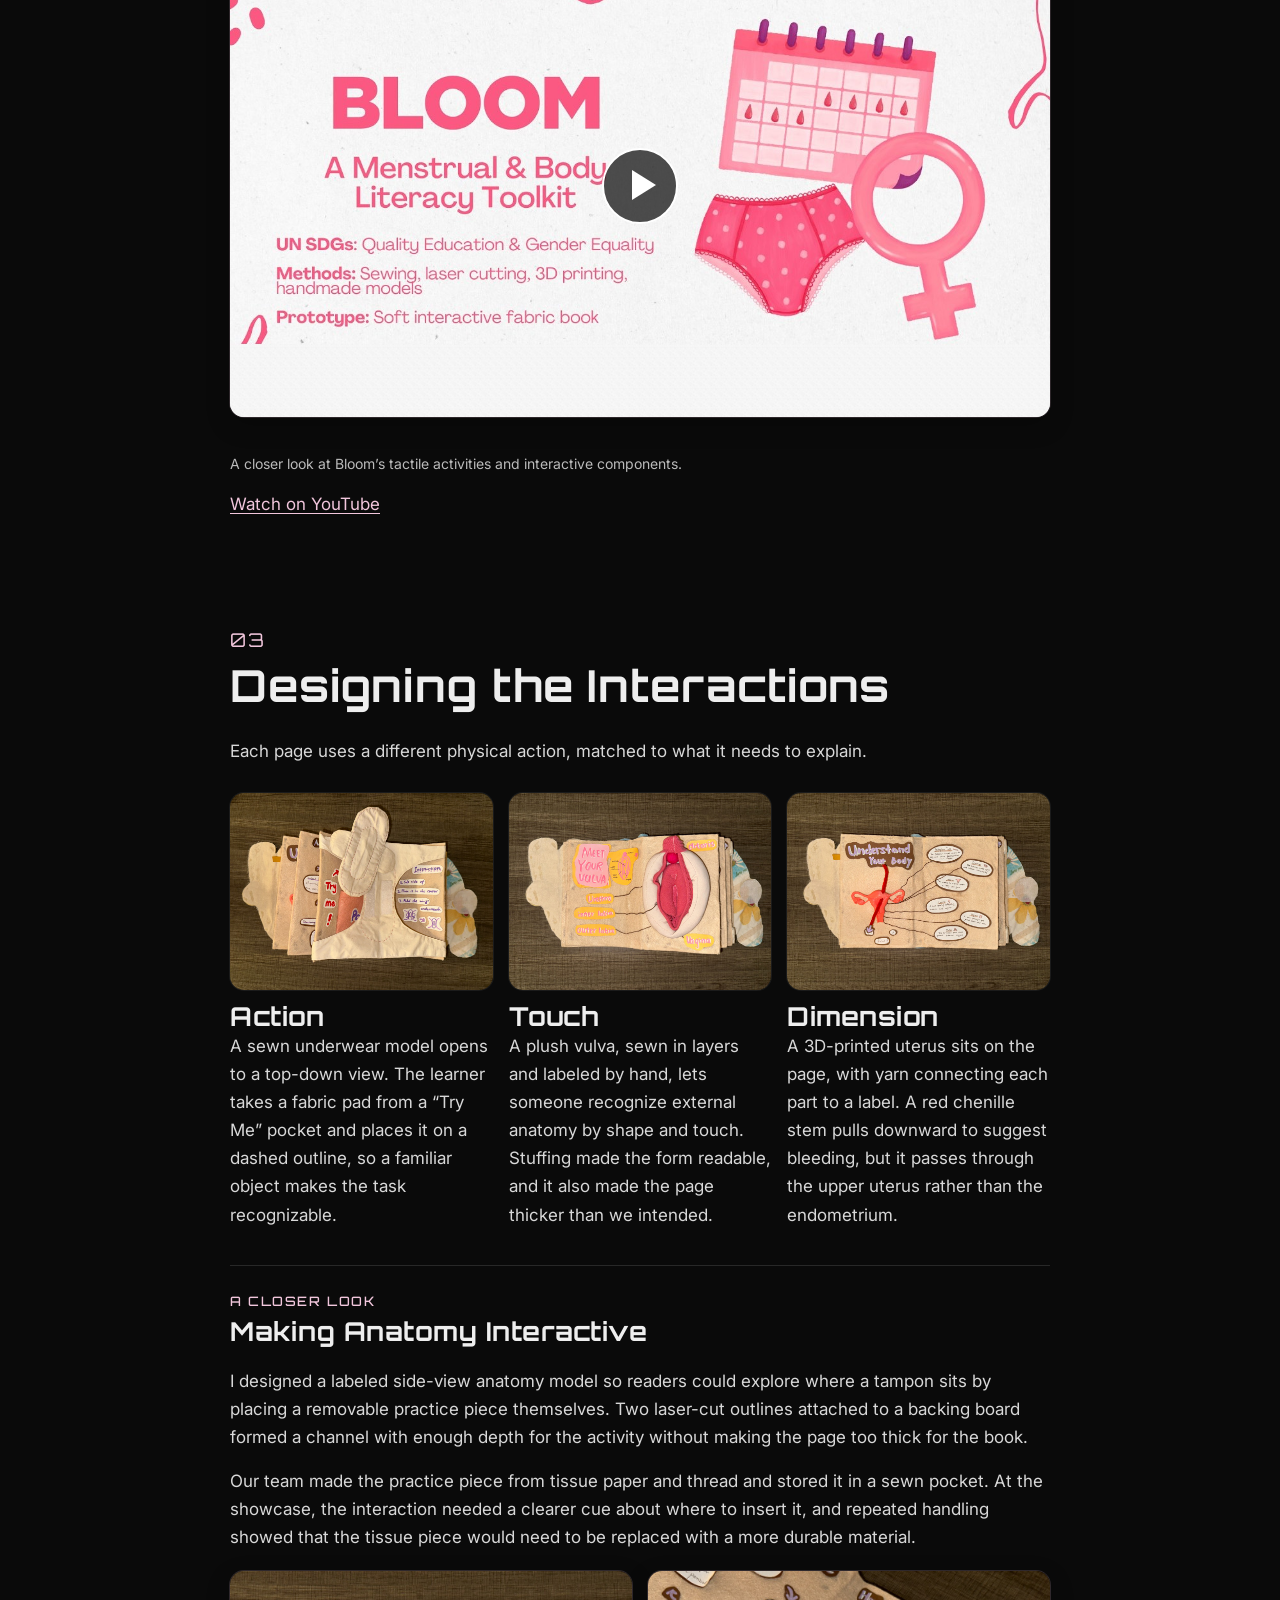
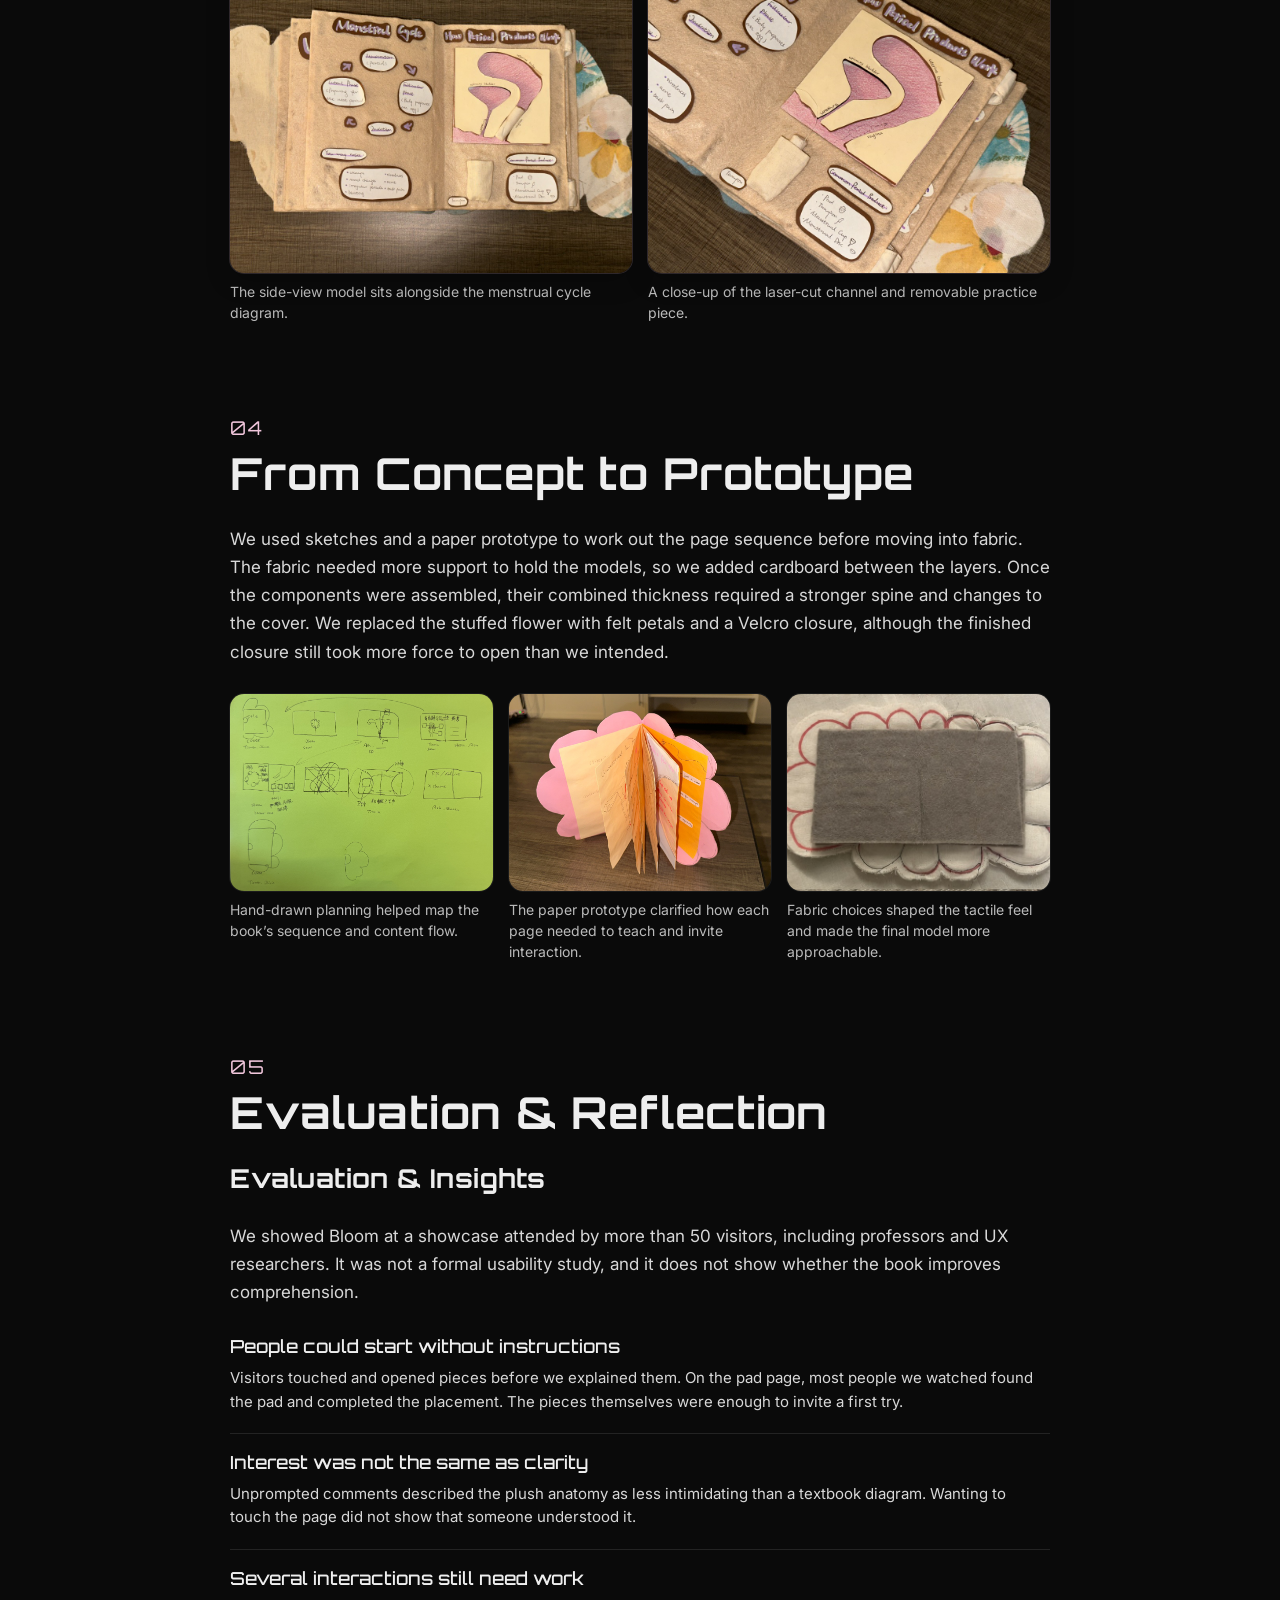
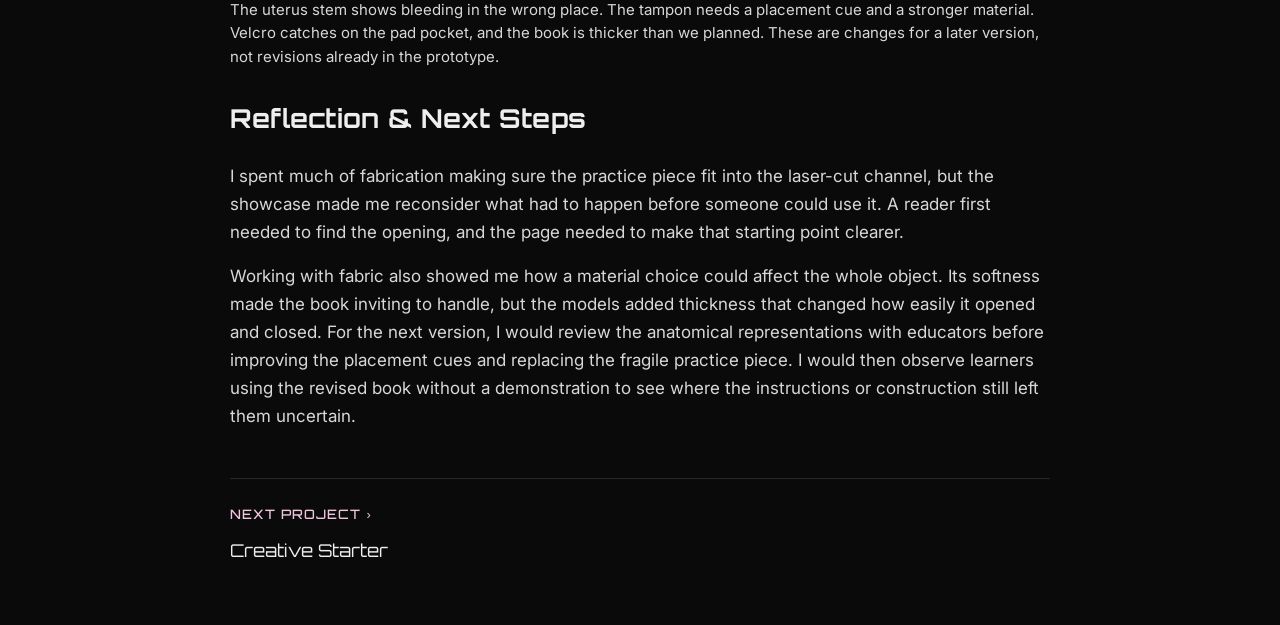
==== commit 15539154: "v3" ====
--- a/bloom/index.html
+++ b/bloom/index.html
@@ -25,10 +25,11 @@
         <p class="bloom-section-num">01</p>
         <h1 id="bloom-title" class="metallic-shine bloom-project-title">BLOOM</h1>
       </div>
-      <p class="bloom-subsection-title bloom-hero-sub">Making puberty education a hands-on experience.</p>
-      <div class="bloom-body">
-        <p>Bloom is an interactive fabric book for puberty and menstrual education. We wanted young learners to practice activities that can be difficult to understand from a diagram, especially when they might feel uncomfortable asking for a demonstration. The removable models give them a way to explore anatomical relationships through their own actions and at their own pace.</p>
-      </div>
+      <p class="bloom-subsection-title bloom-hero-sub">Making Anatomy Tangible</p>
+      <div class="bloom-body">
+          <p>Bloom is an interactive educational book designed to make reproductive anatomy easier to explore through physical interaction. Instead of relying only on illustrations, we used fabric, movable components, and three-dimensional models to help learners engage with anatomical structures.</p>
+          <p>Developed by a team of four, the project challenged us to translate complex information into something people could touch and manipulate. Throughout the process, we had to balance anatomical clarity with the practical limitations of materials, fabrication, and book construction.</p>
+        </div>
 
       <figure class="bloom-media bloom-media--hero bloom-media--primary" data-slot="bloom-hero">
         <img src="../assets/bloom/bloom-final-spread-1.jpg" alt="Open Bloom fabric book showing the finished prototype pages and flower cover.">
@@ -229,9 +230,9 @@
       </div>
     </section>
 
-    <a class="bloom-next" href="../projects/cooking.html">
+    <a class="bloom-next" href="../projects/creative-starter.html">
       <span class="bloom-small-label">Next project ›</span>
-      <span class="bloom-next-title">HusCooks</span>
+      <span class="bloom-next-title">Creative Starter</span>
     </a>
   </main>
   <script>
